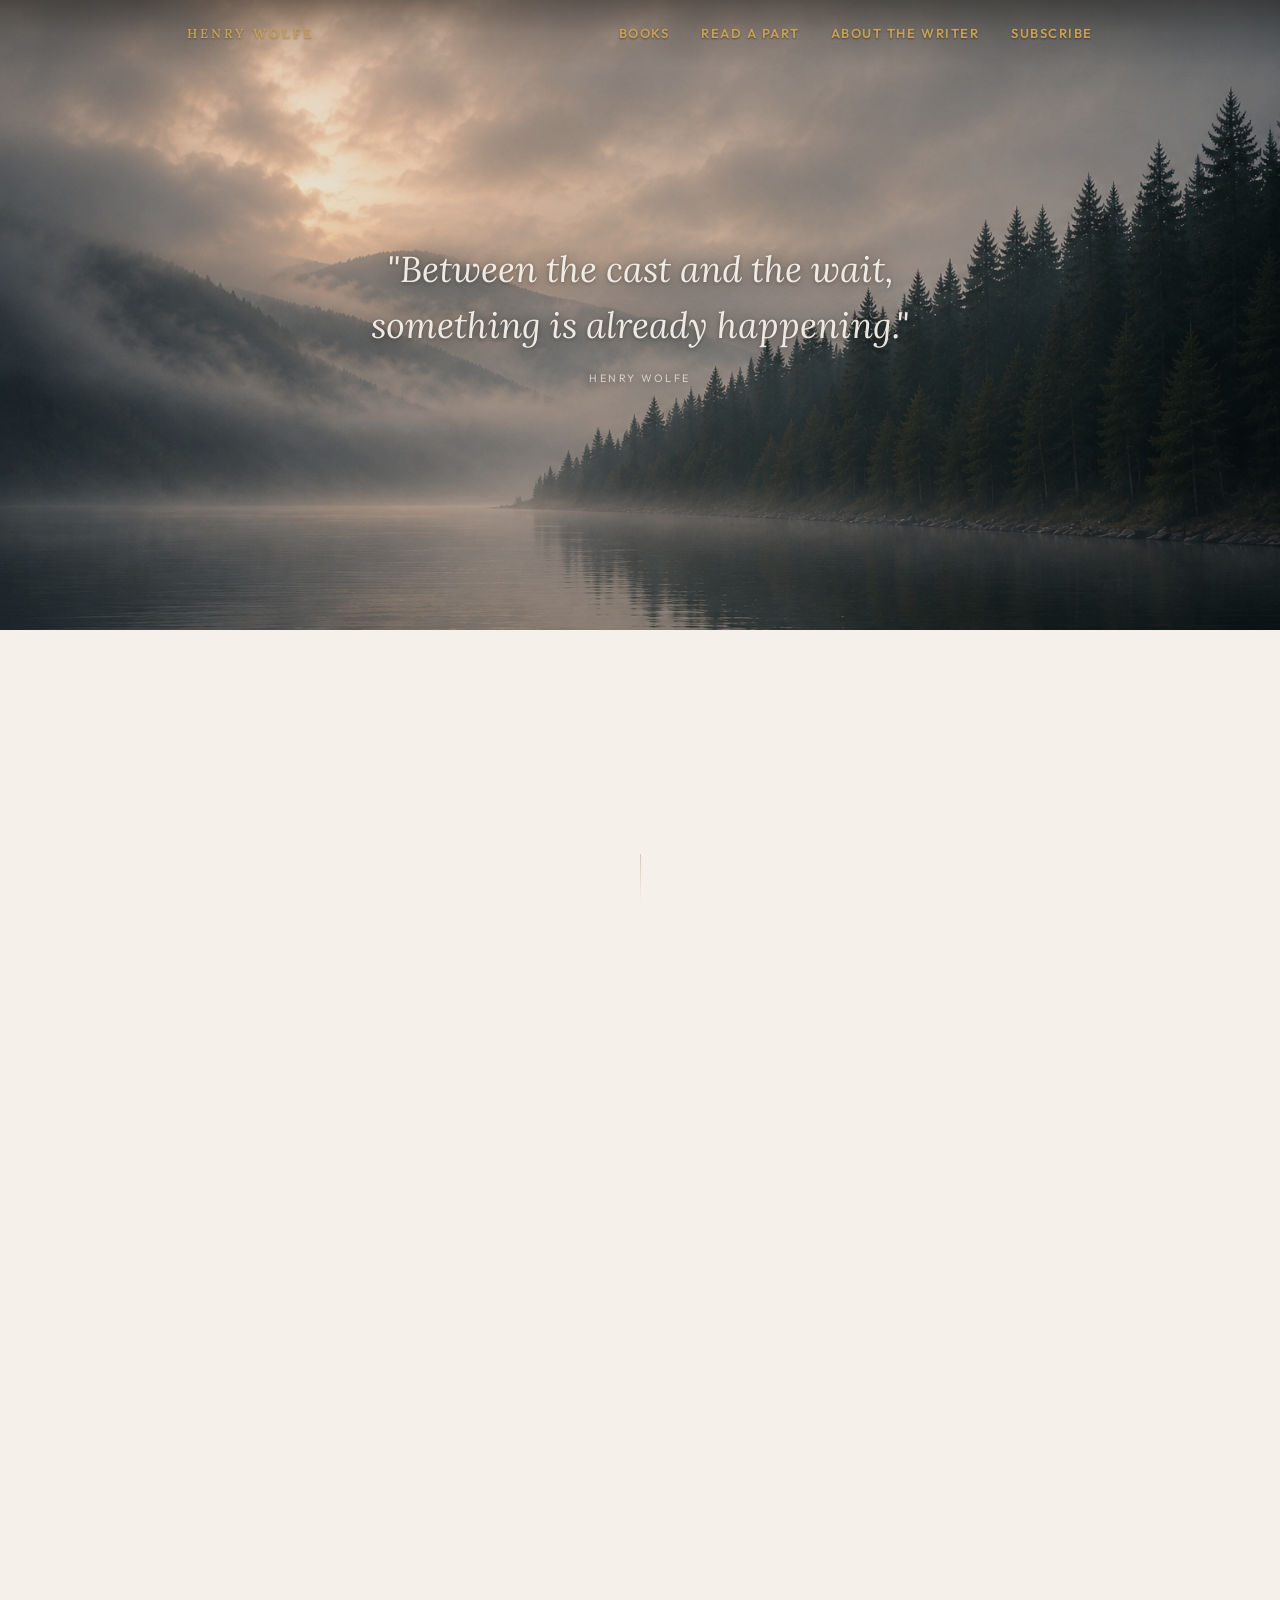
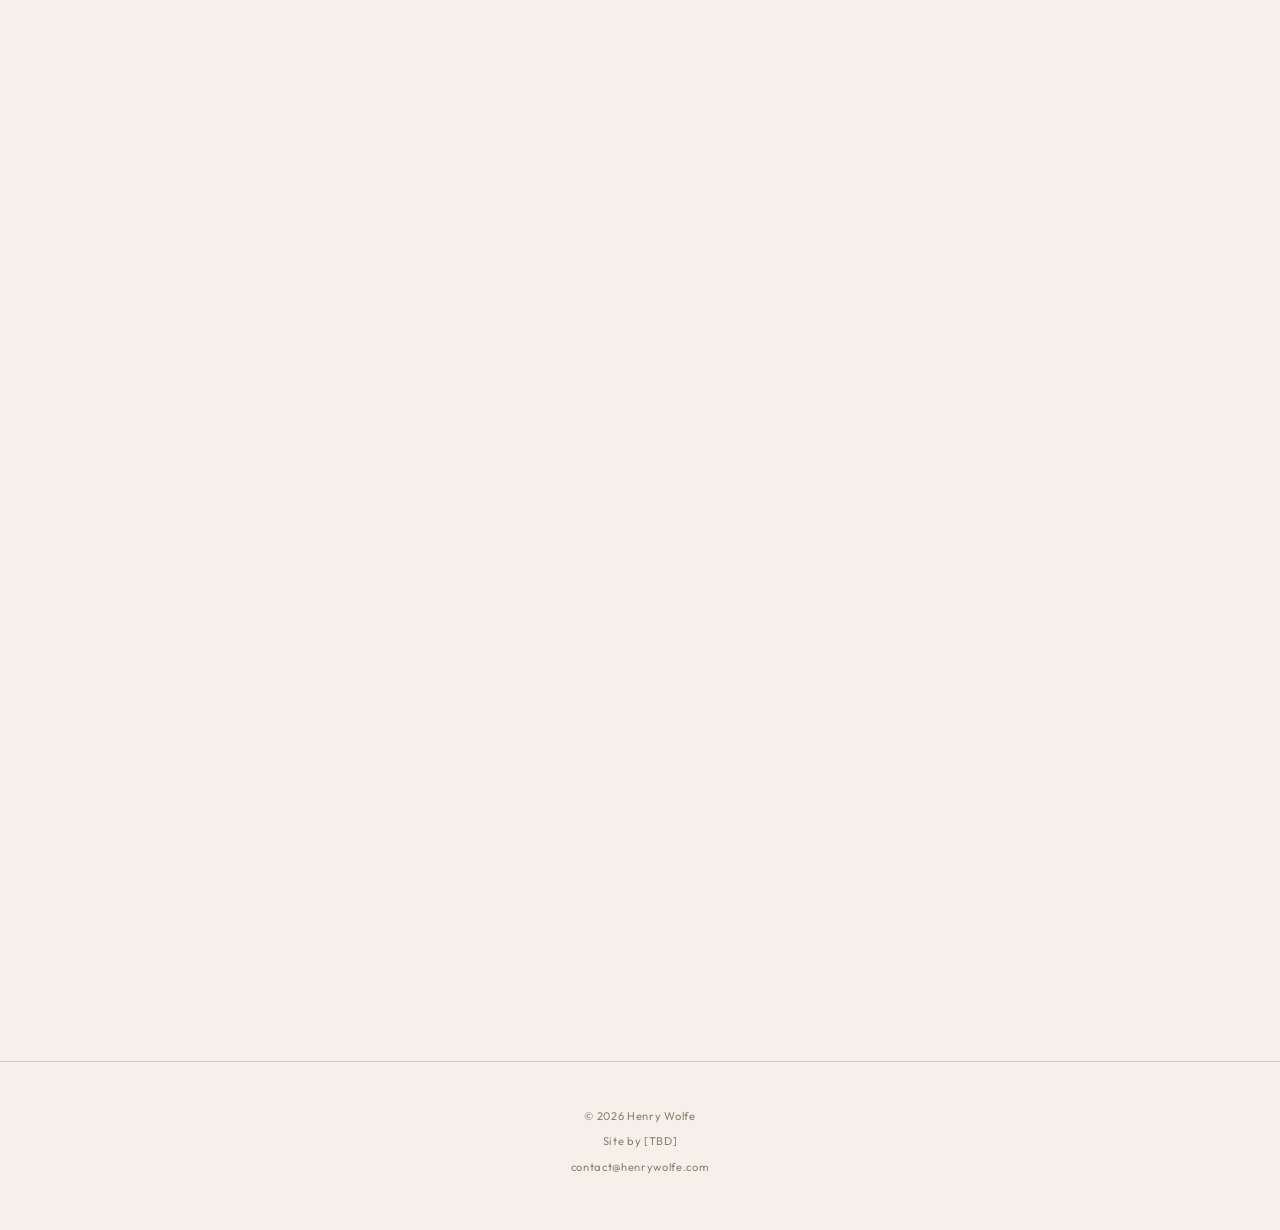
==== index.html @ f53b05e8 "Initial commit: Henry Wolfe author website" ====
<!DOCTYPE html>
<html lang="en">

<head>
  <meta charset="UTF-8" />
  <meta name="viewport" content="width=device-width, initial-scale=1.0" />

  <!-- SEO -->
  <title>Henry Wolfe - Author</title>
  <meta name="description" content="Quiet books for people who carry hard things. Author of The Mindful Angler." />

  <!-- Open Graph -->
  <meta property="og:type" content="website" />
  <meta property="og:title" content="Henry Wolfe - Author" />
  <meta property="og:description"
    content="Quiet books for people who carry hard things. Author of The Mindful Angler." />
  <meta property="og:image" content="images/hero-river.jpg" />

  <!-- Twitter Card -->
  <meta name="twitter:card" content="summary_large_image" />
  <meta name="twitter:title" content="Henry Wolfe - Author" />
  <meta name="twitter:description"
    content="Quiet books for people who carry hard things. Author of The Mindful Angler." />
  <meta name="twitter:image" content="images/hero-river.jpg" />

  <!-- Fonts -->
  <link rel="preconnect" href="https://fonts.googleapis.com" />
  <link rel="preconnect" href="https://fonts.gstatic.com" crossorigin />
  <link
    href="https://fonts.googleapis.com/css2?family=Lora:ital,wght@0,400;0,500;0,600;1,400;1,500&family=Outfit:wght@400;500;600&display=swap"
    rel="stylesheet" />

  <link rel="stylesheet" href="style.css" />
</head>

<body>

  <!-- ===================== FOG INTRO ANIMATION ===================== -->
  <div id="fog-overlay" aria-hidden="true">
    <div class="fog-cloud fog-c1"></div>
    <div class="fog-cloud fog-c2"></div>
    <div class="fog-cloud fog-c3"></div>
    <div class="fog-cloud fog-c4"></div>
    <div class="fog-cloud fog-c5"></div>
  </div>

  <!-- ===================== HEADER / NAV ===================== -->
  <header id="site-header">
    <nav class="nav-inner">
      <a href="index.html" class="wordmark">Henry Wolfe</a>
      <div class="nav-links">
        <a href="#books" class="nav-link">Books</a>
        <a href="read.html" class="nav-link">Read a Part</a>
        <a href="about.html" class="nav-link">About the Writer</a>
        <a href="#subscribe" class="nav-link">Subscribe</a>
      </div>
      <button class="burger" id="burger-btn" aria-label="Open menu">
        <span class="burger-line"></span>
        <span class="burger-line"></span>
        <span class="burger-line"></span>
      </button>
    </nav>
  </header>
  <div class="mobile-overlay" id="mobile-overlay"></div>
  <nav class="mobile-menu" id="mobile-menu">
    <a href="#books" class="mobile-nav-link">Books</a>
    <a href="read.html" class="mobile-nav-link">Read a Part</a>
    <a href="about.html" class="mobile-nav-link">About the Writer</a>
    <a href="#subscribe" class="mobile-nav-link">Subscribe</a>
  </nav>

  <!-- ===================== HERO ===================== -->
  <section id="hero">
    <!-- TODO: Replace hero-river.jpg with a commissioned/licensed misty-river-at-dawn photograph -->
    <div class="hero-image-wrap">
      <img src="images/hero-river.jpg" alt="A misty river at dawn" class="hero-image" />
      <div class="hero-overlay-quote">
        <p class="overlay-quote-text"><em>"Between the cast and the wait,<br>something is already happening."</em></p>
        <p class="overlay-quote-attr">Henry Wolfe</p>
      </div>
    </div>
    <div class="hero-below fade-in">
      <p class="hero-tagline"><em>"A rod is not meant to carry everything. Neither are you."</em></p>
      <p class="hero-tagline-attr">From The Mindful Angler</p>
    </div>
    <div class="scroll-indicator" aria-hidden="true">
      <div class="scroll-line"></div>
    </div>
  </section>

  <!-- ===================== FOR WHOM ===================== -->
  <section id="for-whom" class="section fade-in">
    <div class="container-narrow">
      <p class="section-label">This Book Is For</p>
      <div class="for-whom-grid">
        <div class="for-whom-item">
          <svg class="for-whom-icon" viewBox="0 0 24 24" fill="none" stroke="currentColor" stroke-width="2" stroke-linecap="round" stroke-linejoin="round"><path d="M2 6c.6.5 1.2 1 2.5 1C5.8 7 7 6 8.5 6s2.7 1 4 1 2.7-1 4-1 2.7 1 4 1M2 12c.6.5 1.2 1 2.5 1 1.3 0 2.5-1 4-1s2.7 1 4 1 2.7-1 4-1 2.7 1 4 1M2 18c.6.5 1.2 1 2.5 1 1.3 0 2.5-1 4-1s2.7 1 4 1 2.7-1 4-1 2.7 1 4 1"/></svg>
          <p>The person who keeps returning to water without being able to explain the return cleanly.</p>
        </div>
        <div class="for-whom-item">
          <svg class="for-whom-icon" viewBox="0 0 24 24" fill="none" stroke="currentColor" stroke-width="2" stroke-linecap="round" stroke-linejoin="round"><path d="M21 15a2 2 0 0 1-2 2H7l-4 4V5a2 2 0 0 1 2-2h14a2 2 0 0 1 2 2z"/><line x1="9" y1="9" x2="15" y2="9"/><line x1="9" y1="13" x2="15" y2="13"/></svg>
          <p>The person who does not want a sermon.</p>
        </div>
        <div class="for-whom-item">
          <svg class="for-whom-icon" viewBox="0 0 24 24" fill="none" stroke="currentColor" stroke-width="2" stroke-linecap="round" stroke-linejoin="round"><circle cx="12" cy="5" r="3"/><path d="M12 22V8"/><path d="M5 12H2a10 10 0 0 0 20 0h-3"/></svg>
          <p>The person who does not trust easy calm.</p>
        </div>
        <div class="for-whom-item">
          <svg class="for-whom-icon" viewBox="0 0 24 24" fill="none" stroke="currentColor" stroke-width="2" stroke-linecap="round" stroke-linejoin="round"><path d="M20.59 13.41l-7.17 7.17a2 2 0 0 1-2.83 0L2 12V2h10l8.59 8.59a2 2 0 0 1 0 2.82z"/><line x1="7" y1="7" x2="7.01" y2="7"/></svg>
          <p>The angler carrying a hard week into the truck before dawn.</p>
        </div>
        <div class="for-whom-item">
          <svg class="for-whom-icon" viewBox="0 0 24 24" fill="none" stroke="currentColor" stroke-width="2" stroke-linecap="round" stroke-linejoin="round"><path d="M19 14c1.49-1.46 3-3.21 3-5.5A5.5 5.5 0 0 0 16.5 3c-1.76 0-3 .5-4.5 2-1.5-1.5-2.74-2-4.5-2A5.5 5.5 0 0 0 2 8.5c0 2.3 1.5 4.05 3 5.5l7 7Z"/></svg>
          <p>The veteran. The exhausted parent. The one who has been told to rest and does not know how.</p>
        </div>
        <div class="for-whom-item wide">
          <svg class="for-whom-icon" viewBox="0 0 24 24" fill="none" stroke="currentColor" stroke-width="2" stroke-linecap="round" stroke-linejoin="round"><circle cx="12" cy="12" r="10"/><polygon points="16.24 7.76 14.12 14.12 7.76 16.24 9.88 9.88 16.24 7.76"/></svg>
          <p>The person who suspects that something useful happens between the truck and the bank but has never needed to name it before.</p>
        </div>
      </div>
    </div>
  </section>

  <!-- ===================== PULL QUOTE ===================== -->
  <section id="pull-quote" class="section-pull fade-in">
    <div class="pull-quote-inner">
      <span class="pull-rule"></span>
      <blockquote class="pull-quote-text">
        "Nineteen short chapters.<br>Eight photographs.<br>Thirty days of reflection prompts."
      </blockquote>
      <span class="pull-rule"></span>
    </div>
  </section>



  <!-- ===================== FEATURED BOOK ===================== -->
  <section id="books" class="section fade-in">
    <div class="container-wide">
      <!-- FeaturedBook — props: title, subtitle, description, coverSrc, amazonUrl, sampleUrl -->
      <!-- To add new books later, duplicate this .book-card block -->
      <article class="book-card">
        <div class="book-cover-col">
          <!-- TODO: Replace the-mindful-angler-cover.jpg with final print cover -->
          <a href="https://www.amazon.com/dp/PLACEHOLDER" target="_blank" rel="noopener" class="cover-link"
            aria-label="Buy The Mindful Angler on Amazon">
            <!-- TODO: Replace https://www.amazon.com/dp/PLACEHOLDER with real Amazon URL once ASIN is assigned -->
            <img src="images/the-mindful-angler-cover.jpg" alt="The Mindful Angler - Book Cover" class="book-cover" />
          </a>
          <p class="available-label">Available Now</p>
        </div>
        <div class="book-text-col">
          <p class="section-label">The New Book</p>
          <h1 class="book-title">The Mindful Angler</h1>
          <p class="book-subtitle"><em>A Companion Guide to Fishing for Stress, Burnout, and a Quieter Mind</em></p>
          <div class="book-description">
            <p>A quiet companion for the angler who carries more than gear to the water.</p>
            <p>Not a how-to book. Not a self-help book. A book that stands beside you on the bank - between the cast and
              the wait, between the strike and the release - and helps you notice what was already happening. Nineteen
              short chapters, eight photographs, thirty days of reflection prompts, and one steady reminder: a rod is
              not meant to carry everything. Neither are you.</p>
            <p>For veterans, working professionals, exhausted parents, and anyone who has driven forty minutes before
              dawn just to stand in cold water and breathe.</p>
          </div>
          <div class="book-ctas">
            <!-- TODO: Replace PLACEHOLDER with real Amazon ASIN once assigned -->
            <a href="https://www.amazon.com/dp/PLACEHOLDER" target="_blank" rel="noopener" class="btn-primary"
              id="amazon-cta">
              Buy on Amazon
              <svg xmlns="http://www.w3.org/2000/svg" width="16" height="16" viewBox="0 0 24 24" fill="none"
                stroke="currentColor" stroke-width="2" stroke-linecap="round" stroke-linejoin="round" class="btn-icon"
                aria-hidden="true">
                <line x1="7" y1="17" x2="17" y2="7" />
                <polyline points="7 7 17 7 17 17" />
              </svg>
            </a>
            <!-- TODO: Wire /sample route once sample chapter PDF is ready -->
            <a href="/sample" class="btn-secondary">Read a sample chapter</a>
          </div>
        </div>
      </article>
    </div>
    <!-- TODO: When book #2 ships, uncomment and populate:
    <section id="more-books">
      <div class="container-wide">
        <p class="section-label">More Books by Henry Wolfe</p>
        <div class="more-books-grid">
          <article class="more-book-item">
            <img src="images/book2-cover.jpg" alt="Book Title" />
            <p class="more-book-title">Book Title</p>
            <a href="https://amazon.com/dp/ASIN" class="more-book-link">Amazon →</a>
          </article>
        </div>
      </div>
    </section>
    -->
  </section>

  <!-- ===================== ABOUT ===================== -->
  <section id="about" class="section fade-in">
    <div class="container-narrow">
      <p class="section-label">About the Author</p>
      <div class="about-text">
        <p>Henry Wolfe writes quiet books for people who carry hard things. He has fished cold rivers, slow lakes, and
          the bridges over both. He believes a good companion does not stand in front of you with instructions - it
          stands beside you and keeps quiet when quiet is better.</p>
        <p>He lives somewhere with water nearby. He answers his email slowly.</p>
      </div>
      <a href="about.html" class="about-more-link">More about the writer →</a>
    </div>
  </section>

  <!-- ===================== NEWSLETTER ===================== -->
  <section id="subscribe" class="section fade-in">
    <div class="container-narrow">
      <p class="section-label">Stay in Touch</p>
      <h2 class="newsletter-heading"><em>"For the next book, and the occasional letter from the bank."</em></h2>

      <!-- TODO: Wire to MailerLite or Formspree:
           Option A (Formspree): <form action="https://formspree.io/f/YOUR_FORM_ID" method="POST">
           Option B (MailerLite): embed MailerLite JS widget instead of this form
           Note: if MailerLite sets a cookie, the disclosure below acts as notice. -->
      <form id="subscribe-form" class="subscribe-form" novalidate>
        <div class="form-row">
          <input type="email" id="email-input" name="email" class="email-input" placeholder="your.email@somewhere.com"
            autocomplete="email" required aria-label="Your email address" />
          <button type="submit" class="btn-subscribe" id="subscribe-btn">Subscribe</button>
        </div>
        <p class="form-disclosure">No frequency promises. No marketing. Just word when there's a new book.</p>
      </form>

      <div id="subscribe-success" class="subscribe-success" hidden>
        <p><em>Thank you. The water will still be there.</em></p>
      </div>
    </div>
  </section>

  <!-- ===================== FOOTER ===================== -->
  <footer id="footer">
    <div class="footer-divider"></div>
    <div class="footer-inner">
      <p>© 2026 Henry Wolfe</p>
      <p>Site by <span class="footer-muted">[TBD]</span></p>
      <!-- TODO: Replace with actual contact address -->
      <p><a href="mailto:contact@henrywolfe.com" class="footer-link">contact@henrywolfe.com</a></p>
    </div>
  </footer>

  <script src="main.js"></script>
</body>

</html>
---- style.css ----
/* ===========================================
   HENRY WOLFE — AUTHOR SITE
   style.css — v2
   =========================================== */

/* --- Custom Properties --- */
:root {
  --bg: #F5F1EA;
  --bg-alt: #EDE8DF;
  --text: #1F1B16;
  --accent: #5C6B5E;
  --rust: #8B5A3C;
  --gold: #C5A059;
  --nature-green: #354A3E;
  --divider: #D4C9B8;
  --muted: #8A8070;
  --serif: 'Lora', Georgia, 'Times New Roman', serif;
  --sans: 'Outfit', system-ui, -apple-system, sans-serif;
}

/* --- Reset & Base --- */
*,
*::before,
*::after {
  box-sizing: border-box;
  margin: 0;
  padding: 0;
}

html {
  scroll-behavior: smooth;
  font-size: 18px;
}

body {
  background-color: var(--bg);
  color: var(--text);
  font-family: var(--serif);
  line-height: 1.65;
  -webkit-font-smoothing: antialiased;
  overflow-x: hidden;
}

img {
  display: block;
  max-width: 100%;
}

a {
  color: inherit;
  text-decoration: none;
}

/* --- Layout Containers --- */
.container-narrow {
  max-width: 640px;
  margin-left: auto;
  margin-right: auto;
  padding-left: 1.5rem;
  padding-right: 1.5rem;
}

.container-wide {
  max-width: 960px;
  margin-left: auto;
  margin-right: auto;
  padding-left: 1.5rem;
  padding-right: 1.5rem;
}

/* --- Sections --- */
.section {
  padding-top: 6rem;
  padding-bottom: 6rem;
}

@media (max-width: 640px) {
  .section {
    padding-top: 4rem;
    padding-bottom: 4rem;
  }
}

/* --- Section Labels --- */
.section-label {
  font-family: var(--sans);
  font-size: 0.62rem;
  font-weight: 500;
  letter-spacing: 0.22em;
  text-transform: uppercase;
  color: var(--accent);
  margin-bottom: 2rem;
}

/* --- Fade-in on scroll (triggered by JS after fog clears) --- */
.fade-in {
  opacity: 0;
  transform: translateY(18px);
  transition: opacity 0.7s ease, transform 0.7s ease;
}

.fade-in.visible {
  opacity: 1;
  transform: translateY(0);
}

/* ===========================================
   FOG INTRO ANIMATION
   =========================================== */
#fog-overlay {
  position: fixed;
  inset: 0;
  z-index: 9999;
  pointer-events: none;
  /* Radial mask: transparent center (quote area), opaque edges */
  -webkit-mask-image: radial-gradient(ellipse 42% 38% at 50% 42%, transparent 0%, rgba(0,0,0,0.15) 40%, rgba(0,0,0,0.85) 70%, black 100%);
  mask-image: radial-gradient(ellipse 42% 38% at 50% 42%, transparent 0%, rgba(0,0,0,0.15) 40%, rgba(0,0,0,0.85) 70%, black 100%);
  animation: fogBaseOut 2.5s ease-in 6s forwards;
}

.fog-cloud {
  position: absolute;
  border-radius: 50%;
  filter: blur(60px);
  will-change: transform, opacity;
}

/* Left cloud — drifts out left */
.fog-c1 {
  width: 70vw;
  height: 70vh;
  background: radial-gradient(ellipse at 60% 50%, rgba(160,172,182,0.98) 0%, rgba(140,155,168,0.6) 50%, transparent 100%);
  top: -5vh;
  left: -10vw;
  animation: fogLeft 8.5s cubic-bezier(0.25, 0, 0.3, 1) 0.1s forwards;
}

/* Right cloud — drifts out right */
.fog-c2 {
  width: 70vw;
  height: 70vh;
  background: radial-gradient(ellipse at 40% 50%, rgba(150,165,178,0.95) 0%, rgba(140,155,168,0.6) 50%, transparent 100%);
  top: 8vh;
  right: -10vw;
  animation: fogRight 8.5s cubic-bezier(0.25, 0, 0.3, 1) 0.05s forwards;
}

/* Top cloud — drifts up */
.fog-c3 {
  width: 100vw;
  height: 50vh;
  background: radial-gradient(ellipse at 50% 70%, rgba(170,180,190,0.9) 0%, rgba(155,165,175,0.5) 60%, transparent 100%);
  top: -5vh;
  left: -5vw;
  animation: fogUp 7.5s cubic-bezier(0.25, 0, 0.3, 1) 0.2s forwards;
}

/* Bottom cloud — drifts down */
.fog-c4 {
  width: 100vw;
  height: 50vh;
  background: radial-gradient(ellipse at 50% 30%, rgba(165,175,185,0.85) 0%, rgba(155,165,175,0.5) 60%, transparent 100%);
  bottom: -5vh;
  left: -5vw;
  animation: fogDown 7.5s cubic-bezier(0.25, 0, 0.3, 1) 0.15s forwards;
}

/* Corner wisps — fade out in place */
.fog-c5 {
  width: 50vw;
  height: 40vh;
  background: radial-gradient(ellipse at center, rgba(175,185,195,0.8) 0%, transparent 70%);
  top: 5vh;
  left: 25vw;
  animation: fogFade 6.5s ease-in 0.3s forwards;
}

@keyframes fogLeft {
  0% { transform: translateX(0) scale(1); opacity: 1; }
  15% { transform: translateX(-5vw) scale(1.02); opacity: 1; }
  100% { transform: translateX(-110%) scale(1.15); opacity: 0; }
}

@keyframes fogRight {
  0% { transform: translateX(0) scale(1); opacity: 1; }
  15% { transform: translateX(5vw) scale(1.02); opacity: 1; }
  100% { transform: translateX(110%) scale(1.15); opacity: 0; }
}

@keyframes fogUp {
  0% { transform: translateY(0) scale(1); opacity: 1; }
  20% { transform: translateY(-5vh) scale(1.02); opacity: 1; }
  100% { transform: translateY(-90%) scale(1.15); opacity: 0; }
}

@keyframes fogDown {
  0% { transform: translateY(0) scale(1); opacity: 1; }
  20% { transform: translateY(5vh) scale(1.02); opacity: 1; }
  100% { transform: translateY(80%) scale(1.15); opacity: 0; }
}

@keyframes fogFade {
  0% {
    opacity: 0.8;
  }
  100% {
    opacity: 0;
  }
}

@keyframes fogBaseOut {
  0% {
    opacity: 1;
  }
  100% {
    opacity: 0;
  }
}

/* ===========================================
   HEADER / NAV
   =========================================== */
#site-header {
  position: fixed;
  top: 0;
  left: 0;
  right: 0;
  z-index: 100;
  transition: background-color 0.35s ease, border-bottom 0.35s ease, box-shadow 0.35s ease;
  /* Top scrim to ensure nav visibility on light backgrounds */
  background: linear-gradient(to bottom, rgba(31, 27, 22, 0.45) 0%, rgba(31, 27, 22, 0.15) 50%, transparent 100%);
}

#site-header.scrolled {
  background: var(--bg);
  border-bottom: 1px solid var(--divider);
  box-shadow: 0 4px 20px rgba(0,0,0,0.04);
}

#site-header.scrolled {
  background-color: var(--bg);
  border-bottom: 1px solid var(--divider);
}

.nav-inner {
  max-width: 960px;
  margin: 0 auto;
  padding: 1.25rem 1.5rem;
  display: flex;
  align-items: center;
  justify-content: space-between;
}

.wordmark {
  font-family: var(--serif);
  font-size: 0.72rem;
  font-weight: 600;
  letter-spacing: 0.22em;
  text-transform: uppercase;
  color: var(--gold);
  text-shadow: 0 1px 2px rgba(0,0,0,0.3);
  user-select: none;
}

#site-header.scrolled .wordmark {
  text-shadow: none;
}

.nav-links {
  display: flex;
  gap: 1.75rem;
  align-items: center;
}

.nav-link {
  font-family: var(--sans);
  font-size: 0.72rem;
  font-weight: 600;
  letter-spacing: 0.12em;
  text-transform: uppercase;
  color: var(--gold);
  opacity: 1;
  text-shadow: 0 1px 2px rgba(0,0,0,0.4);
  transition: opacity 0.2s, color 0.2s, text-shadow 0.2s;
  white-space: nowrap;
  position: relative;
}

#site-header.scrolled .nav-link {
  text-shadow: none;
}

.nav-link::after {
  content: '';
  position: absolute;
  width: 0;
  height: 1px;
  bottom: -4px;
  left: 0;
  background-color: var(--gold);
  transition: width 0.3s ease;
}

.nav-link:hover {
  opacity: 1;
  color: var(--gold);
}

.nav-link:hover::after {
  width: 100%;
}

.nav-link.active {
  opacity: 1;
  color: var(--gold);
}

.nav-link.active::after {
  width: 100%;
}

/* --- Burger Menu Button --- */
.burger {
  display: none;
  background: none;
  border: none;
  cursor: pointer;
  padding: 0.5rem;
  z-index: 201;
  position: relative;
}

.burger-line {
  display: block;
  width: 22px;
  height: 2px;
  background-color: var(--text);
  margin: 5px 0;
  border-radius: 2px;
  transition: transform 0.3s ease, opacity 0.3s ease;
}

.burger.open .burger-line:nth-child(1) {
  transform: translateY(7px) rotate(45deg);
}
.burger.open .burger-line:nth-child(2) {
  opacity: 0;
}
.burger.open .burger-line:nth-child(3) {
  transform: translateY(-7px) rotate(-45deg);
}

/* --- Mobile Menu Overlay --- */
.mobile-overlay {
  display: none;
  position: fixed;
  inset: 0;
  background: rgba(31,27,22,0.4);
  z-index: 150;
  opacity: 0;
  transition: opacity 0.3s ease;
}
.mobile-overlay.active {
  display: block;
  opacity: 1;
}

/* --- Mobile Slide-out Menu --- */
.mobile-menu {
  display: none;
  position: fixed;
  top: 0;
  right: -280px;
  width: 280px;
  height: 100vh;
  background: var(--bg);
  z-index: 200;
  padding: 6rem 2rem 2rem;
  flex-direction: column;
  gap: 0;
  box-shadow: -4px 0 24px rgba(0,0,0,0.12);
  transition: right 0.35s cubic-bezier(0.22, 1, 0.36, 1);
  overflow-y: auto;
}
.mobile-menu.active {
  right: 0;
}
.mobile-menu .mobile-nav-link {
  font-family: var(--sans);
  font-size: 0.85rem;
  font-weight: 500;
  letter-spacing: 0.12em;
  text-transform: uppercase;
  color: var(--text);
  text-decoration: none;
  padding: 1.1rem 0;
  border-bottom: 1px solid var(--divider);
  display: block;
  transition: color 0.2s;
}
.mobile-menu .mobile-nav-link:first-child {
  border-top: 1px solid var(--divider);
}
.mobile-menu .mobile-nav-link:hover {
  color: var(--accent);
}
.mobile-menu .mobile-nav-link.active {
  color: var(--accent);
}

@media (max-width: 720px) {
  .nav-links {
    display: none;
  }
  .burger {
    display: block;
  }
  .mobile-menu {
    display: flex;
  }
}

@media (max-width: 500px) {
  .wordmark {
    font-size: 0.65rem;
  }
}

/* ===========================================
   HERO
   =========================================== */
#hero {
  padding-top: 0;
}

.hero-image-wrap {
  width: 100%;
  height: 70vh;
  position: relative;
  overflow: hidden;
}

@media (max-width: 640px) {
  .hero-image-wrap {
    height: 52vh;
  }
}

.hero-image {
  width: 100%;
  height: 100%;
  object-fit: cover;
  object-position: center;
  filter: saturate(0.88) brightness(0.92);
}

/* Quote centered over the hero image */
.hero-overlay-quote {
  position: absolute;
  inset: 0;
  display: flex;
  flex-direction: column;
  align-items: center;
  justify-content: center;
  padding: 2rem;
  text-align: center;
}

.overlay-quote-text {
  font-family: var(--serif);
  font-style: italic;
  font-size: clamp(1.25rem, 3.5vw, 2rem);
  line-height: 1.55;
  color: rgba(245, 241, 234, 0.95);
  text-shadow: 0 2px 24px rgba(0, 0, 0, 0.45), 0 1px 4px rgba(0, 0, 0, 0.3);
  max-width: 600px;
  margin-bottom: 0.9rem;
}

.overlay-quote-attr {
  font-family: var(--sans);
  font-size: 0.6rem;
  letter-spacing: 0.22em;
  text-transform: uppercase;
  color: rgba(245, 241, 234, 0.7);
  text-shadow: 0 1px 8px rgba(0, 0, 0, 0.4);
}

/* Below-image tagline */
.hero-below {
  max-width: 720px;
  margin: 0 auto;
  padding: 3.5rem 1.5rem 1rem;
  text-align: center;
}

.hero-tagline {
  font-family: var(--serif);
  font-style: italic;
  font-size: clamp(1.1rem, 2.5vw, 1.5rem);
  line-height: 1.55;
  color: var(--text);
  margin-bottom: 0.8rem;
}

.hero-tagline-attr {
  font-family: var(--sans);
  font-size: 0.6rem;
  letter-spacing: 0.2em;
  text-transform: uppercase;
  color: var(--muted);
}

.scroll-indicator {
  display: flex;
  justify-content: center;
  padding: 1.5rem 0 2.5rem;
}

.scroll-line {
  width: 1px;
  height: 48px;
  background: linear-gradient(to bottom, var(--divider), transparent);
}

/* ===========================================
   FOR WHOM
   =========================================== */
#for-whom {
  border-top: 1px solid var(--divider);
}

#for-whom .section-label {
  font-family: var(--serif);
  font-size: clamp(1.5rem, 3.5vw, 2.2rem);
  font-weight: 600;
  letter-spacing: 0.04em;
  text-transform: none;
  text-align: center;
  color: var(--rust);
  margin-bottom: 2.5rem;
}

.for-whom-grid {
  display: grid;
  grid-template-columns: repeat(2, 1fr);
  gap: 2.5rem 1.5rem;
  margin-top: 3rem;
}

@media (min-width: 768px) {
  .for-whom-grid {
    grid-template-columns: repeat(3, 1fr);
    gap: 3.5rem 2rem;
  }
}

.for-whom-item {
  display: flex;
  flex-direction: row;
  align-items: flex-start;
  text-align: left;
  gap: 1rem;
}

.for-whom-icon {
  flex-shrink: 0;
  width: 28px;
  height: 28px;
  color: var(--gold);
  margin-top: 0.2rem;
  opacity: 1;
}

.for-whom-item p {
  font-family: var(--serif);
  font-size: 0.95rem;
  line-height: 1.5;
  color: var(--text);
  margin: 0;
}

/* Specific item adjustments removed to keep uniform grid */
.for-whom-item.wide {
  grid-column: auto;
  text-align: left;
  justify-content: flex-start;
  margin-top: 0;
}

.for-whom-item.wide p {
  font-weight: 500;
  max-width: 500px;
}

/* ===========================================
   PULL QUOTE
   =========================================== */
.section-pull {
  padding: 5rem 1.5rem;
  background-color: var(--bg-alt);
  border-top: 1px solid var(--divider);
  border-bottom: 1px solid var(--divider);
}

.pull-quote-inner {
  display: flex;
  flex-direction: column;
  align-items: center;
  gap: 2rem;
  max-width: 560px;
  margin: 0 auto;
  text-align: center;
}

.pull-rule {
  display: block;
  width: 40px;
  height: 1px;
  background-color: var(--divider);
}

.pull-quote-text {
  font-family: var(--serif);
  font-size: clamp(1.3rem, 3vw, 1.8rem);
  font-style: italic;
  font-weight: 400;
  line-height: 1.6;
  color: var(--text);
  letter-spacing: 0.01em;
}

/* ===========================================
   BOOK 3D SHOWCASE
   =========================================== */
.section-showcase {
  padding: 5rem 1.5rem;
  background-color: var(--bg-alt);
}

.showcase-inner {
  display: flex;
  justify-content: center;
  align-items: center;
}

.showcase-img {
  max-width: 460px;
  width: 100%;
  height: auto;
  filter: saturate(0.9);
  transition: transform 0.4s ease;
}

.showcase-img:hover {
  transform: scale(1.02) translateY(-4px);
}

@media (max-width: 640px) {
  .showcase-img {
    max-width: 85vw;
  }
}

/* ===========================================
   NEWSLETTER
   =========================================== */
#subscribe {
  padding: 6rem 1.5rem;
  background-color: var(--nature-green);
  color: var(--bg);
  border-top: 1px solid rgba(255,255,255,0.1);
}

#subscribe .section-label {
  color: var(--gold);
}

#subscribe .newsletter-heading {
  color: var(--bg);
}

#subscribe .email-input {
  background-color: rgba(255,255,255,0.05);
  border: 1px solid rgba(255,255,255,0.2);
  color: var(--bg);
}

#subscribe .email-input::placeholder {
  color: rgba(245, 241, 234, 0.4);
}

#subscribe .btn-subscribe {
  background-color: var(--gold);
  color: #1F1B16;
}

#subscribe .btn-subscribe:hover {
  background-color: #D4AF37;
}

#subscribe .form-disclosure {
  color: rgba(245, 241, 234, 0.6);
}

#subscribe .subscribe-success {
  color: var(--gold);
}
#books {
  border-top: 1px solid var(--divider);
}

.book-card {
  display: grid;
  grid-template-columns: 2fr 3fr;
  gap: 4rem;
  align-items: start;
}

@media (max-width: 720px) {
  .book-card {
    grid-template-columns: 1fr;
    gap: 2.5rem;
  }
}

.book-cover-col {
  display: flex;
  flex-direction: column;
  align-items: flex-start;
  gap: 1rem;
}

@media (max-width: 720px) {
  .book-cover-col {
    align-items: center;
  }
}

.cover-link {
  display: block;
  width: 100%;
  max-width: 300px;
}

.book-cover {
  width: 100%;
  max-width: 300px;
  height: auto;
  filter: saturate(0.9);
  transition: transform 0.3s ease;
}

.book-cover:hover {
  transform: scale(1.02);
}

.available-label {
  font-family: var(--sans);
  font-size: 0.6rem;
  letter-spacing: 0.22em;
  text-transform: uppercase;
  color: var(--accent);
}

.book-text-col {
  display: flex;
  flex-direction: column;
  gap: 0;
}

.book-title {
  font-family: var(--serif);
  font-size: clamp(2rem, 4vw, 2.8rem);
  font-weight: 400;
  line-height: 1.15;
  letter-spacing: 0.01em;
  margin-bottom: 0.6rem;
  margin-top: 0;
}

.book-subtitle {
  font-family: var(--serif);
  font-size: 1rem;
  font-style: italic;
  color: var(--muted);
  line-height: 1.5;
  margin-bottom: 2rem;
}

.book-description {
  display: flex;
  flex-direction: column;
  gap: 1.1rem;
  margin-bottom: 2.5rem;
}

.book-description p {
  font-family: var(--serif);
  font-size: 1rem;
  line-height: 1.75;
}

.book-ctas {
  display: flex;
  flex-direction: column;
  align-items: flex-start;
  gap: 1rem;
}

.btn-primary {
  display: inline-flex;
  align-items: center;
  gap: 0.5rem;
  background-color: var(--text);
  color: var(--bg);
  font-family: var(--sans);
  font-size: 0.82rem;
  font-weight: 500;
  letter-spacing: 0.06em;
  padding: 1rem 2rem;
  border-radius: 2px;
  border: none;
  cursor: pointer;
  text-decoration: none;
  transition: background-color 0.25s ease;
}

.btn-primary:hover {
  background-color: var(--rust);
}

.btn-icon {
  flex-shrink: 0;
}

.btn-secondary {
  font-family: var(--serif);
  font-size: 0.9rem;
  color: var(--muted);
  border-bottom: 1px solid transparent;
  padding-bottom: 1px;
  transition: color 0.2s, border-bottom-color 0.2s;
}

.btn-secondary:hover {
  color: var(--text);
  border-bottom-color: var(--divider);
}

/* ===========================================
   ABOUT (homepage snippet)
   =========================================== */
#about {
  border-top: 1px solid var(--divider);
}

.about-text {
  display: flex;
  flex-direction: column;
  gap: 1.4rem;
  margin-bottom: 2rem;
}

.about-text p {
  font-family: var(--serif);
  font-size: 1.05rem;
  line-height: 1.75;
}

.about-more-link {
  font-family: var(--sans);
  font-size: 0.72rem;
  letter-spacing: 0.1em;
  text-transform: uppercase;
  color: var(--accent);
  border-bottom: 1px solid var(--divider);
  padding-bottom: 1px;
  transition: color 0.2s, border-bottom-color 0.2s;
}

.about-more-link:hover {
  color: var(--rust);
  border-bottom-color: var(--rust);
}

/* ===========================================
   NEWSLETTER
   =========================================== */
#subscribe {
  border-top: 1px solid var(--divider);
}

.newsletter-heading {
  font-family: var(--serif);
  font-size: clamp(1.1rem, 2.5vw, 1.4rem);
  font-weight: 400;
  font-style: italic;
  line-height: 1.5;
  margin-bottom: 2.5rem;
  color: var(--text);
}

.subscribe-form {
  display: flex;
  flex-direction: column;
  gap: 1rem;
}

.form-row {
  display: flex;
  align-items: stretch;
}

@media (max-width: 500px) {
  .form-row {
    flex-direction: column;
    gap: 1rem;
  }
}

.email-input {
  flex: 1;
  background-color: transparent;
  border: none;
  border-bottom: 1px solid var(--divider);
  font-family: var(--serif);
  font-size: 1rem;
  color: var(--text);
  padding: 0.6rem 0;
  outline: none;
  transition: border-bottom-color 0.2s;
}

.email-input::placeholder {
  color: var(--muted);
  opacity: 0.7;
}

.email-input:focus {
  border-bottom-color: var(--accent);
}

.btn-subscribe {
  background-color: var(--text);
  color: var(--bg);
  font-family: var(--sans);
  font-size: 0.78rem;
  font-weight: 500;
  letter-spacing: 0.06em;
  padding: 0.7rem 1.5rem;
  border-radius: 2px;
  border: none;
  cursor: pointer;
  margin-left: 1.25rem;
  white-space: nowrap;
  transition: background-color 0.25s ease;
}

.btn-subscribe:hover {
  background-color: var(--rust);
}

.btn-subscribe:disabled {
  opacity: 0.6;
  cursor: default;
}

@media (max-width: 500px) {
  .btn-subscribe {
    margin-left: 0;
    align-self: flex-start;
    padding: 0.75rem 1.5rem;
  }
}

.form-disclosure {
  font-family: var(--sans);
  font-size: 0.62rem;
  color: var(--muted);
  letter-spacing: 0.02em;
  line-height: 1.5;
}

.subscribe-success {
  font-family: var(--serif);
  font-size: 1.1rem;
  font-style: italic;
  color: var(--accent);
  line-height: 1.6;
  padding: 1rem 0;
}

.subscribe-success[hidden] {
  display: none;
}

/* ===========================================
   FOOTER
   =========================================== */
#footer {
  padding-bottom: 3rem;
}

.footer-divider {
  width: 100%;
  height: 1px;
  background-color: var(--divider);
  margin-bottom: 2.5rem;
}

.footer-inner {
  display: flex;
  flex-direction: column;
  align-items: center;
  gap: 0.4rem;
  text-align: center;
}

.footer-inner p {
  font-family: var(--sans);
  font-size: 0.62rem;
  color: var(--muted);
  letter-spacing: 0.06em;
}

.footer-link {
  color: var(--muted);
  border-bottom: 1px solid transparent;
  transition: color 0.2s, border-bottom-color 0.2s;
}

.footer-link:hover {
  color: var(--text);
  border-bottom-color: var(--divider);
}

.footer-muted {
  color: var(--muted);
}

/* ===========================================
   ABOUT PAGE SPECIFIC STYLES
   =========================================== */
.about-page-hero {
  padding-top: 8rem;
  padding-bottom: 4rem;
  border-bottom: 1px solid var(--divider);
}

.about-page-eyebrow {
  font-family: var(--sans);
  font-size: 0.62rem;
  font-weight: 500;
  letter-spacing: 0.22em;
  text-transform: uppercase;
  color: var(--accent);
  margin-bottom: 1.5rem;
}

.about-page-title {
  font-family: var(--serif);
  font-size: clamp(2.2rem, 5vw, 3.5rem);
  font-weight: 400;
  line-height: 1.15;
  letter-spacing: 0.01em;
  margin-bottom: 0;
}

.about-page-title em {
  font-style: italic;
  color: var(--muted);
}

.about-page-body {
  padding-top: 4rem;
  padding-bottom: 6rem;
}

.about-page-body .bio-block {
  display: flex;
  flex-direction: column;
  gap: 1.6rem;
  margin-bottom: 4rem;
}

.about-page-body .bio-block p {
  font-family: var(--serif);
  font-size: 1.08rem;
  line-height: 1.8;
  color: var(--text);
}

.about-divider {
  width: 40px;
  height: 1px;
  background-color: var(--divider);
  margin: 3rem 0;
}

.about-craft-label {
  font-family: var(--sans);
  font-size: 0.62rem;
  font-weight: 500;
  letter-spacing: 0.22em;
  text-transform: uppercase;
  color: var(--accent);
  margin-bottom: 1.5rem;
}

.about-craft-block {
  display: flex;
  flex-direction: column;
  gap: 1.4rem;
  margin-bottom: 3rem;
}

.about-craft-block p {
  font-family: var(--serif);
  font-size: 1.05rem;
  line-height: 1.78;
}

.about-contact {
  font-family: var(--sans);
  font-size: 0.72rem;
  letter-spacing: 0.1em;
  text-transform: uppercase;
  color: var(--accent);
  border-bottom: 1px solid var(--divider);
  padding-bottom: 1px;
  transition: color 0.2s;
}

.about-contact:hover {
  color: var(--rust);
}

.about-closing-quote {
  margin-top: 4rem;
  padding: 2.5rem 0 0;
  border-top: 1px solid var(--divider);
}

.about-closing-quote p {
  font-family: var(--serif);
  font-size: 1.15rem;
  font-style: italic;
  color: var(--muted);
  line-height: 1.65;
}

/* ===========================================
   READ A PART PAGE
   =========================================== */
.read-page-hero {
  padding-top: 8rem;
  padding-bottom: 4rem;
  border-bottom: 1px solid var(--divider);
}

.read-page-eyebrow {
  font-family: var(--sans);
  font-size: 0.62rem;
  font-weight: 500;
  letter-spacing: 0.22em;
  text-transform: uppercase;
  color: var(--accent);
  margin-bottom: 1.5rem;
}

.read-page-title {
  font-family: var(--serif);
  font-size: clamp(2rem, 4.5vw, 3rem);
  font-weight: 400;
  line-height: 1.2;
  letter-spacing: 0.01em;
  margin-bottom: 0.6rem;
}

.read-page-title em {
  font-style: italic;
  color: var(--muted);
}

.read-page-body {
  padding-top: 4rem;
  padding-bottom: 6rem;
}

.read-page-body .excerpt-block {
  display: flex;
  flex-direction: column;
  gap: 1.5rem;
  margin-bottom: 2rem;
}

.read-page-body .excerpt-block p {
  font-family: var(--serif);
  font-size: 1.08rem;
  line-height: 1.85;
  color: var(--text);
}

.excerpt-divider {
  width: 60px;
  height: 1px;
  background-color: var(--divider);
  margin: 3rem auto;
}

.read-page-cta {
  text-align: center;
  margin-top: 3rem;
  padding-top: 3rem;
  border-top: 1px solid var(--divider);
}

.btn-continue {
  display: inline-flex;
  align-items: center;
  gap: 0.5rem;
  background-color: var(--text);
  color: var(--bg);
  font-family: var(--sans);
  font-size: 0.82rem;
  font-weight: 500;
  letter-spacing: 0.06em;
  padding: 1rem 2.5rem;
  border-radius: 2px;
  border: none;
  cursor: pointer;
  text-decoration: none;
  transition: background-color 0.25s ease;
}

.btn-continue:hover {
  background-color: var(--rust);
}
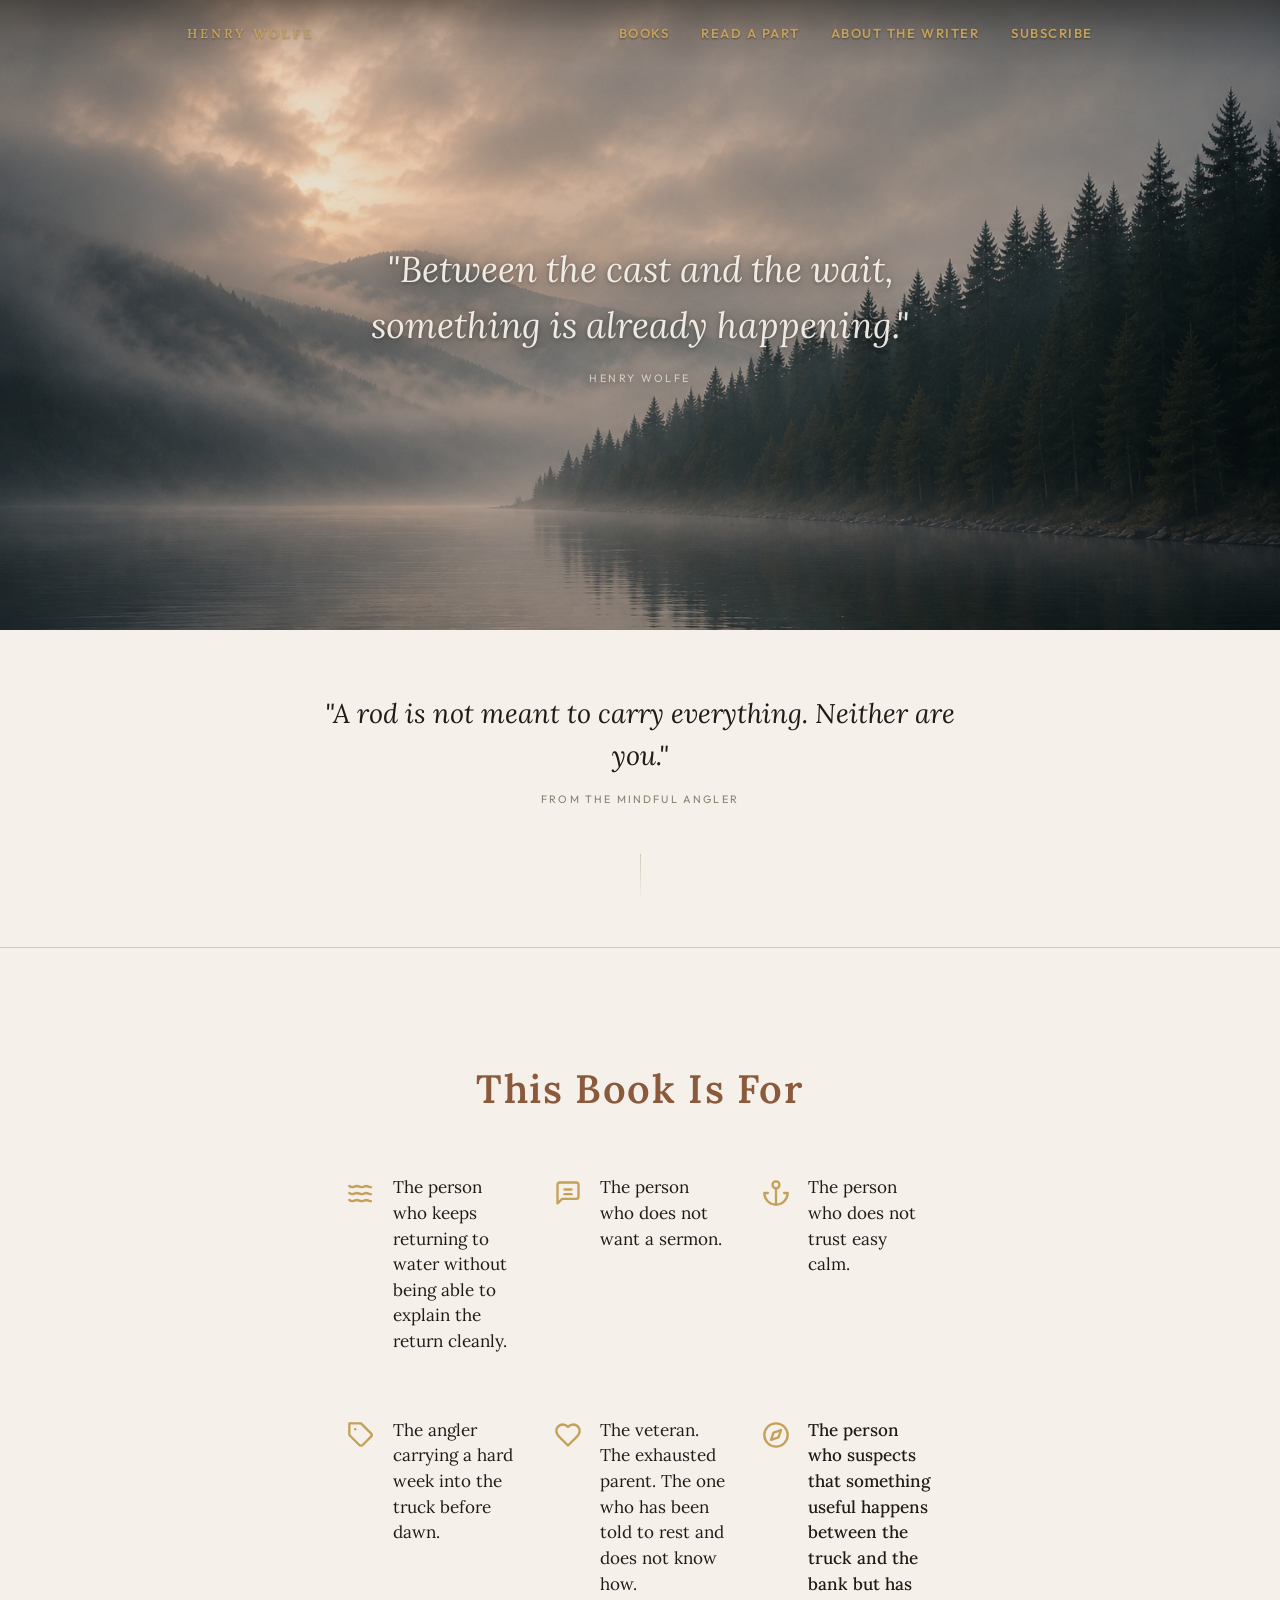
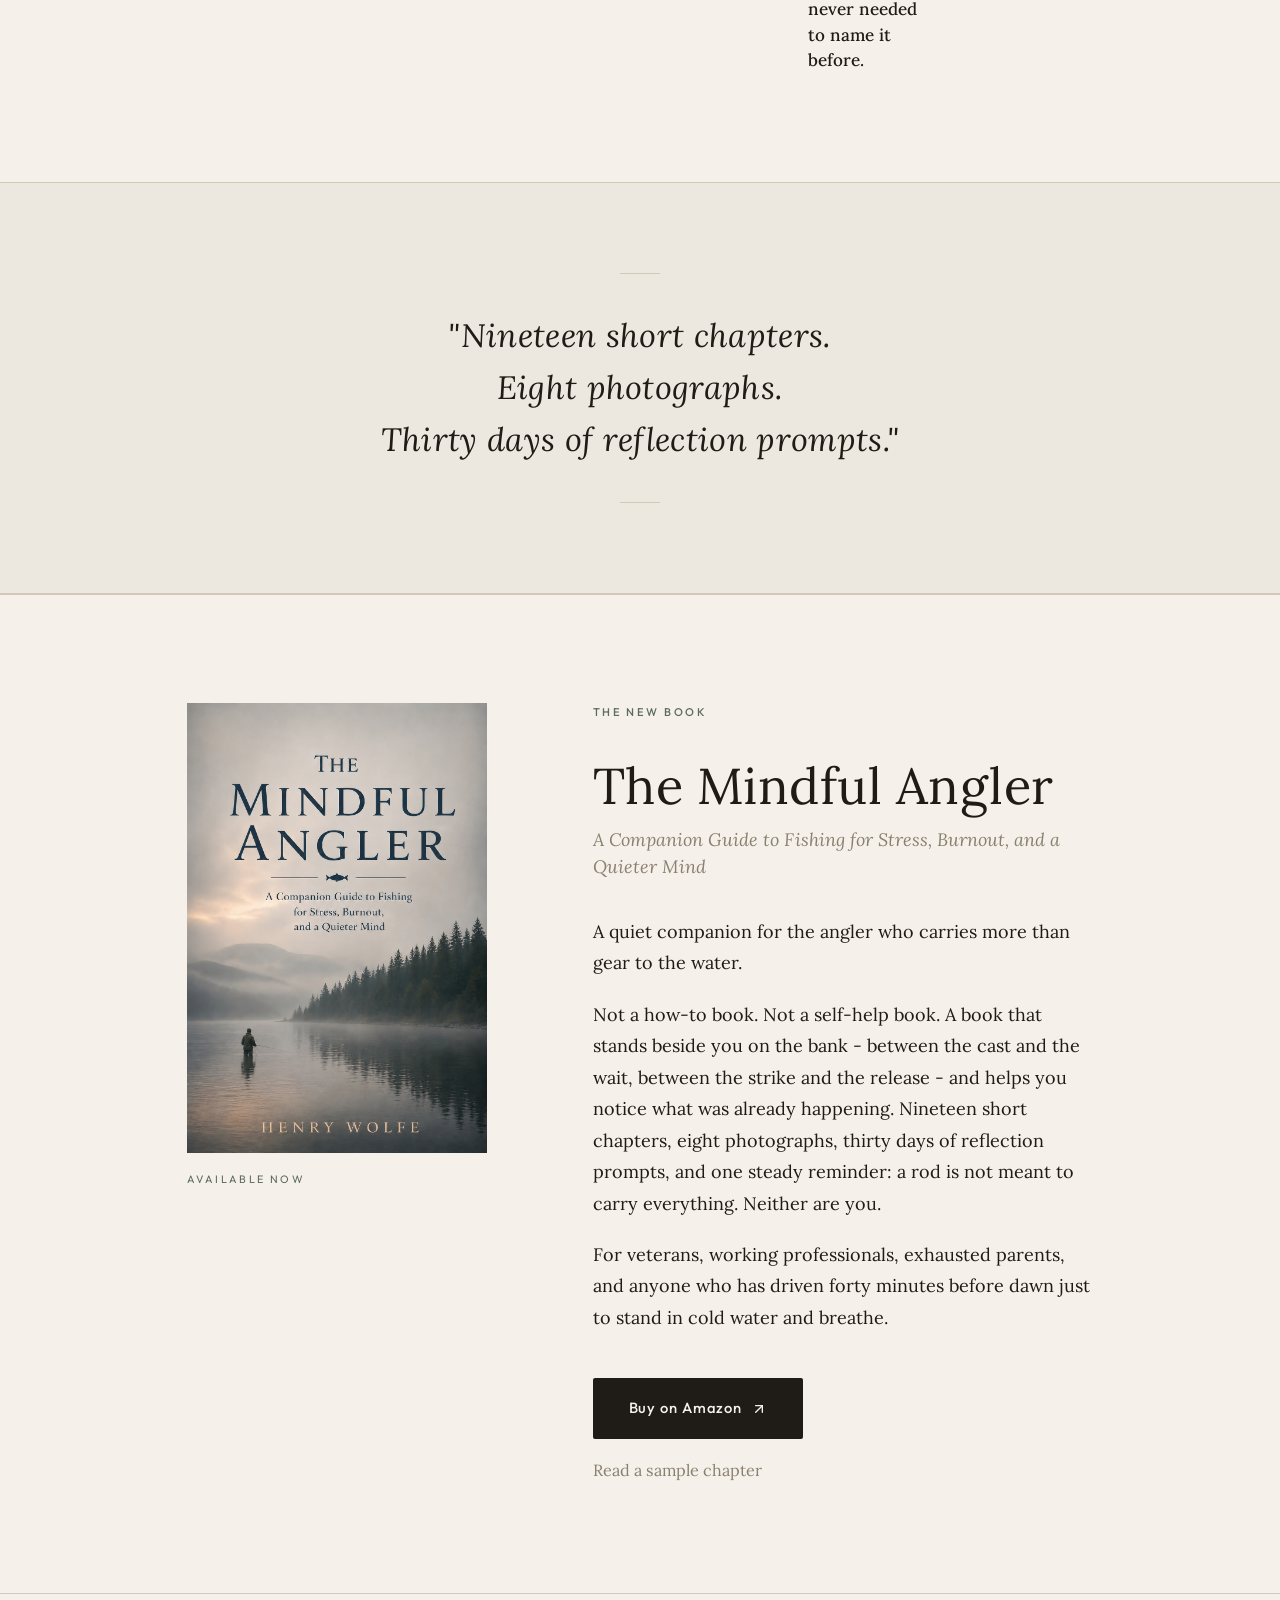
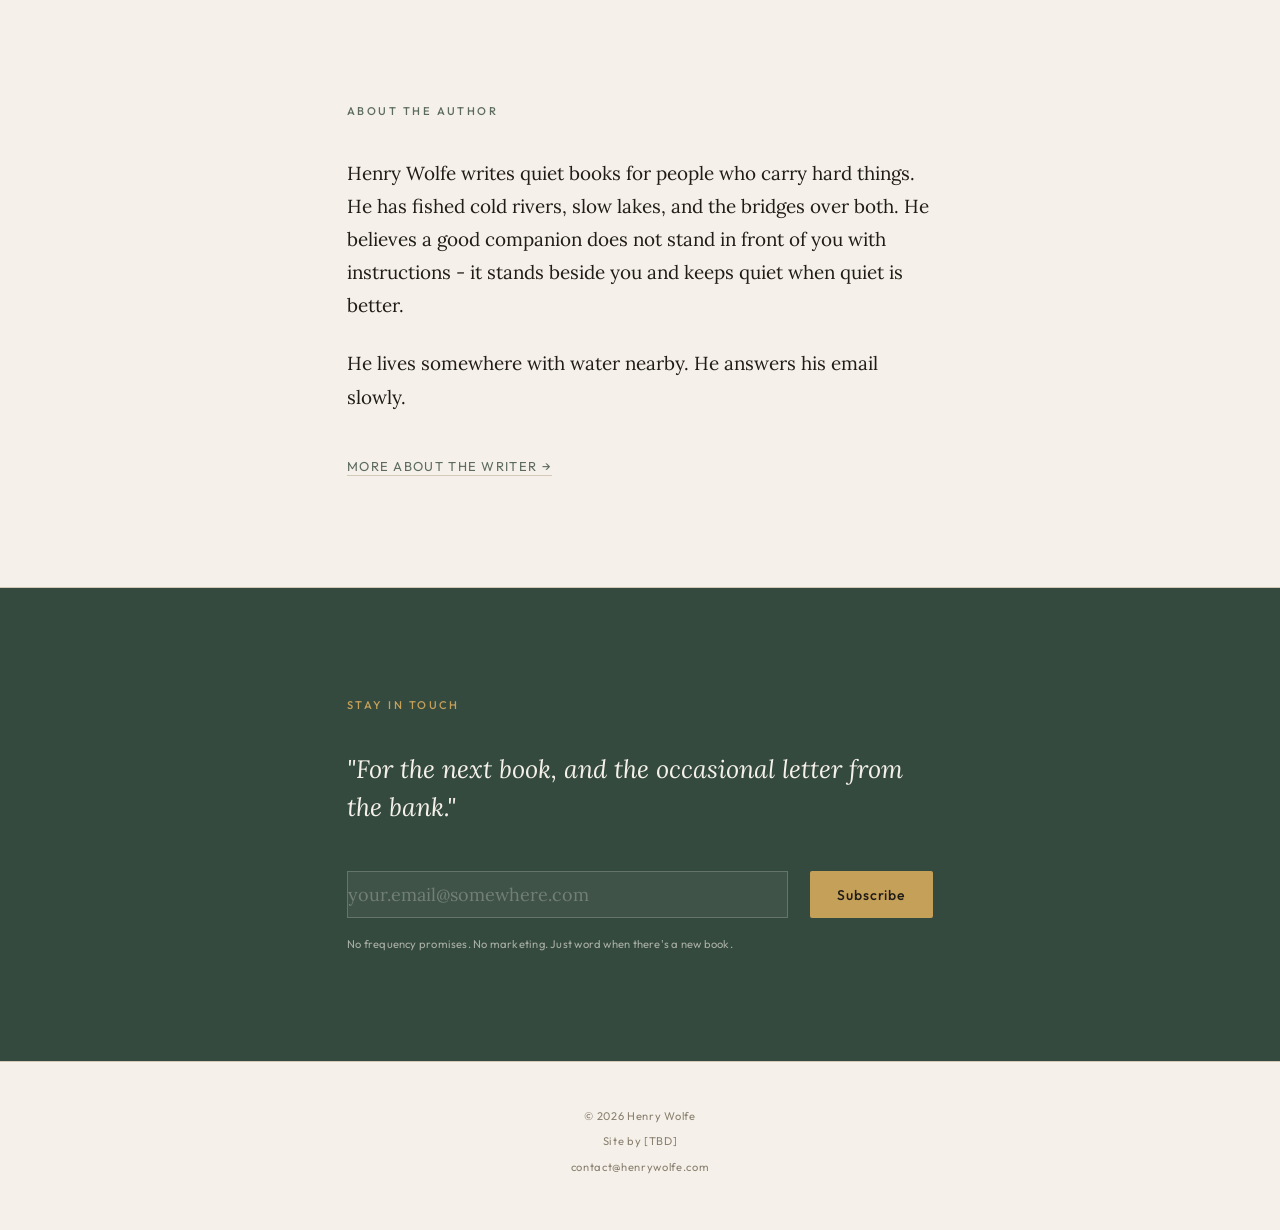
==== commit 19b67efc: "fix: newsletter via hidden iframe POST (CORS-free) + remove TODO comments" ====
--- a/index.html
+++ b/index.html
@@ -142,9 +142,8 @@
       <article class="book-card">
         <div class="book-cover-col">
           <!-- TODO: Replace the-mindful-angler-cover.jpg with final print cover -->
-          <a href="https://www.amazon.com/dp/PLACEHOLDER" target="_blank" rel="noopener" class="cover-link"
+          <a href="https://www.amazon.com/dp/B0H3C7RCC4" target="_blank" rel="noopener" class="cover-link"
             aria-label="Buy The Mindful Angler on Amazon">
-            <!-- TODO: Replace https://www.amazon.com/dp/PLACEHOLDER with real Amazon URL once ASIN is assigned -->
             <img src="images/the-mindful-angler-cover.jpg" alt="The Mindful Angler - Book Cover" class="book-cover" />
           </a>
           <p class="available-label">Available Now</p>
@@ -163,8 +162,7 @@
               dawn just to stand in cold water and breathe.</p>
           </div>
           <div class="book-ctas">
-            <!-- TODO: Replace PLACEHOLDER with real Amazon ASIN once assigned -->
-            <a href="https://www.amazon.com/dp/PLACEHOLDER" target="_blank" rel="noopener" class="btn-primary"
+            <a href="https://www.amazon.com/dp/B0H3C7RCC4" target="_blank" rel="noopener" class="btn-primary"
               id="amazon-cta">
               Buy on Amazon
               <svg xmlns="http://www.w3.org/2000/svg" width="16" height="16" viewBox="0 0 24 24" fill="none"
@@ -174,8 +172,7 @@
                 <polyline points="7 7 17 7 17 17" />
               </svg>
             </a>
-            <!-- TODO: Wire /sample route once sample chapter PDF is ready -->
-            <a href="/sample" class="btn-secondary">Read a sample chapter</a>
+            <a href="read.html" class="btn-secondary">Read a sample chapter</a>
           </div>
         </div>
       </article>
@@ -220,7 +217,11 @@
            Option A (Formspree): <form action="https://formspree.io/f/YOUR_FORM_ID" method="POST">
            Option B (MailerLite): embed MailerLite JS widget instead of this form
            Note: if MailerLite sets a cookie, the disclosure below acts as notice. -->
-      <form id="subscribe-form" class="subscribe-form" novalidate>
+      <iframe name="hidden_iframe" id="hidden_iframe" style="display:none;" aria-hidden="true"></iframe>
+      <form id="subscribe-form" class="subscribe-form" novalidate
+            action="https://script.google.com/macros/s/AKfycbwc3VwZPoutSfCyWVGQHvD5nac2kX8m5t1DIC7-8II52QZ38jUAB-u-z6UzJ6B3fsQi/exec"
+            method="POST"
+            target="hidden_iframe">
         <div class="form-row">
           <input type="email" id="email-input" name="email" class="email-input" placeholder="your.email@somewhere.com"
             autocomplete="email" required aria-label="Your email address" />
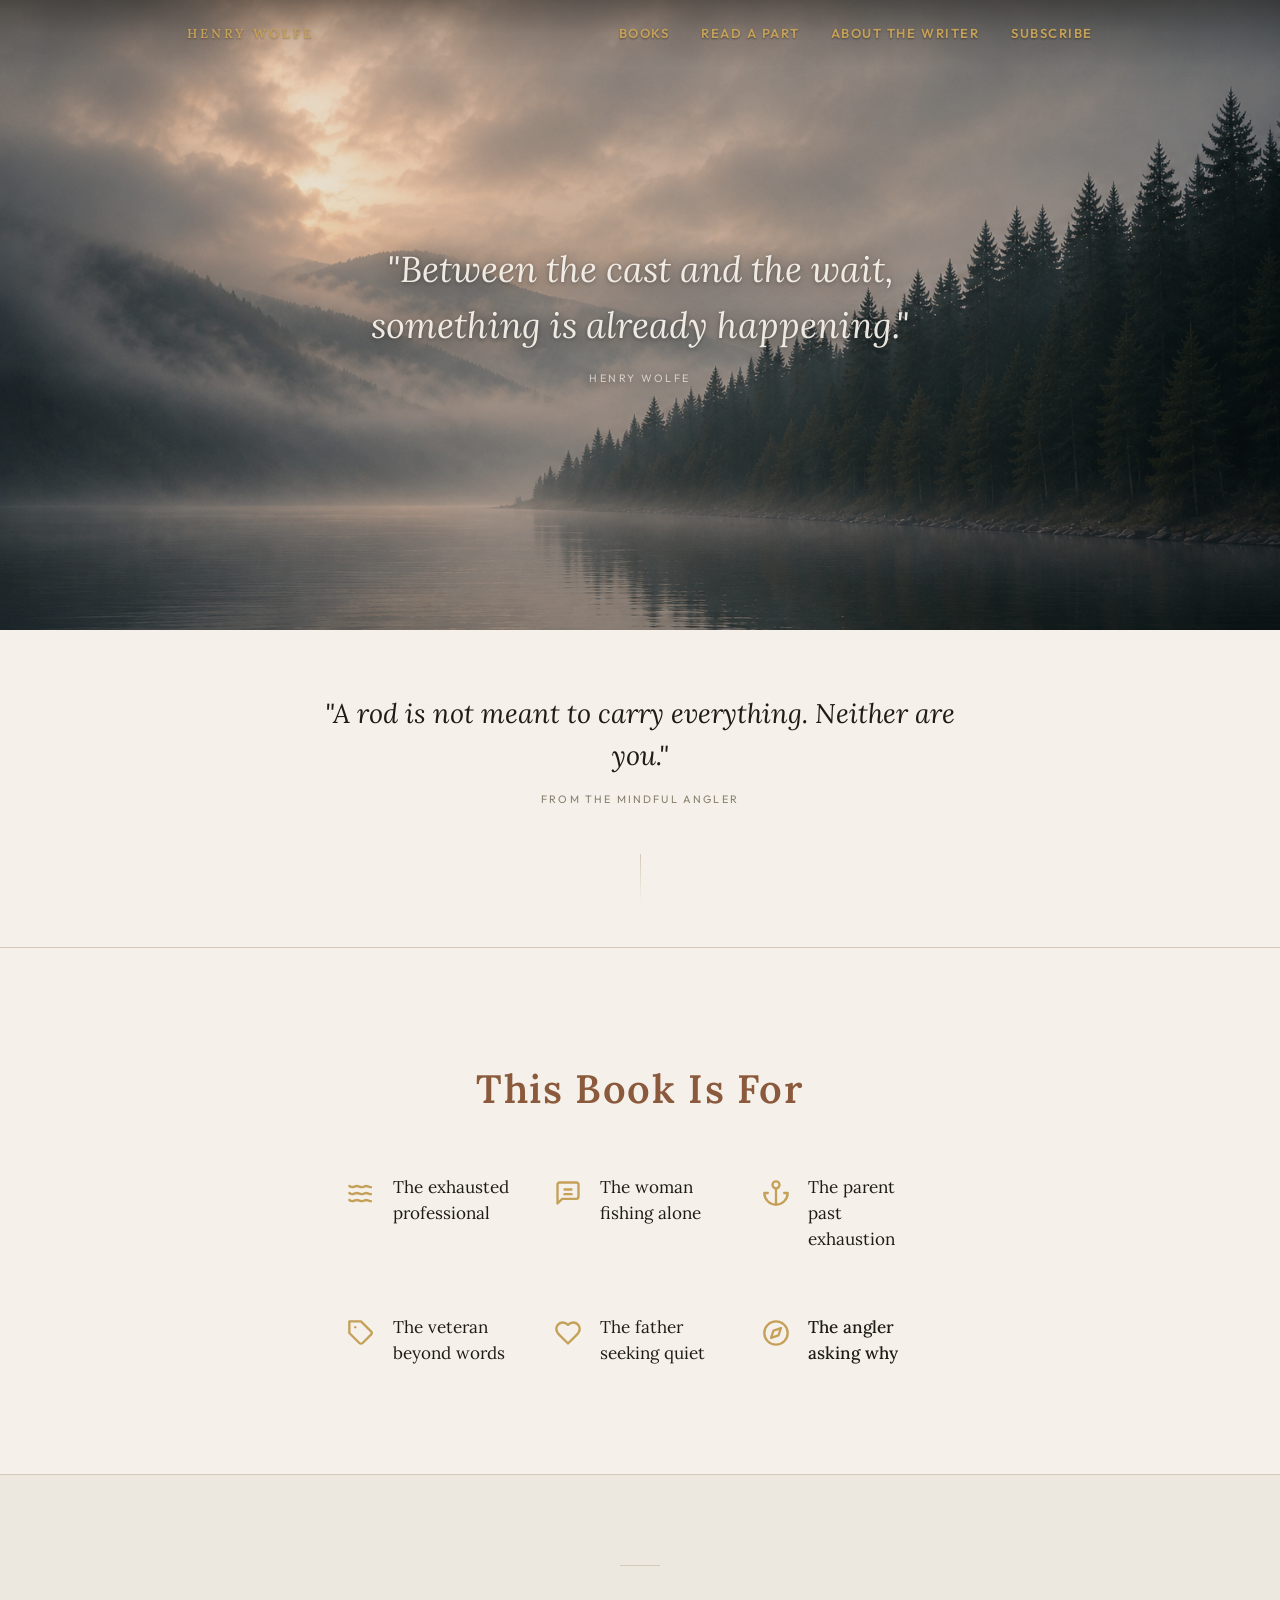
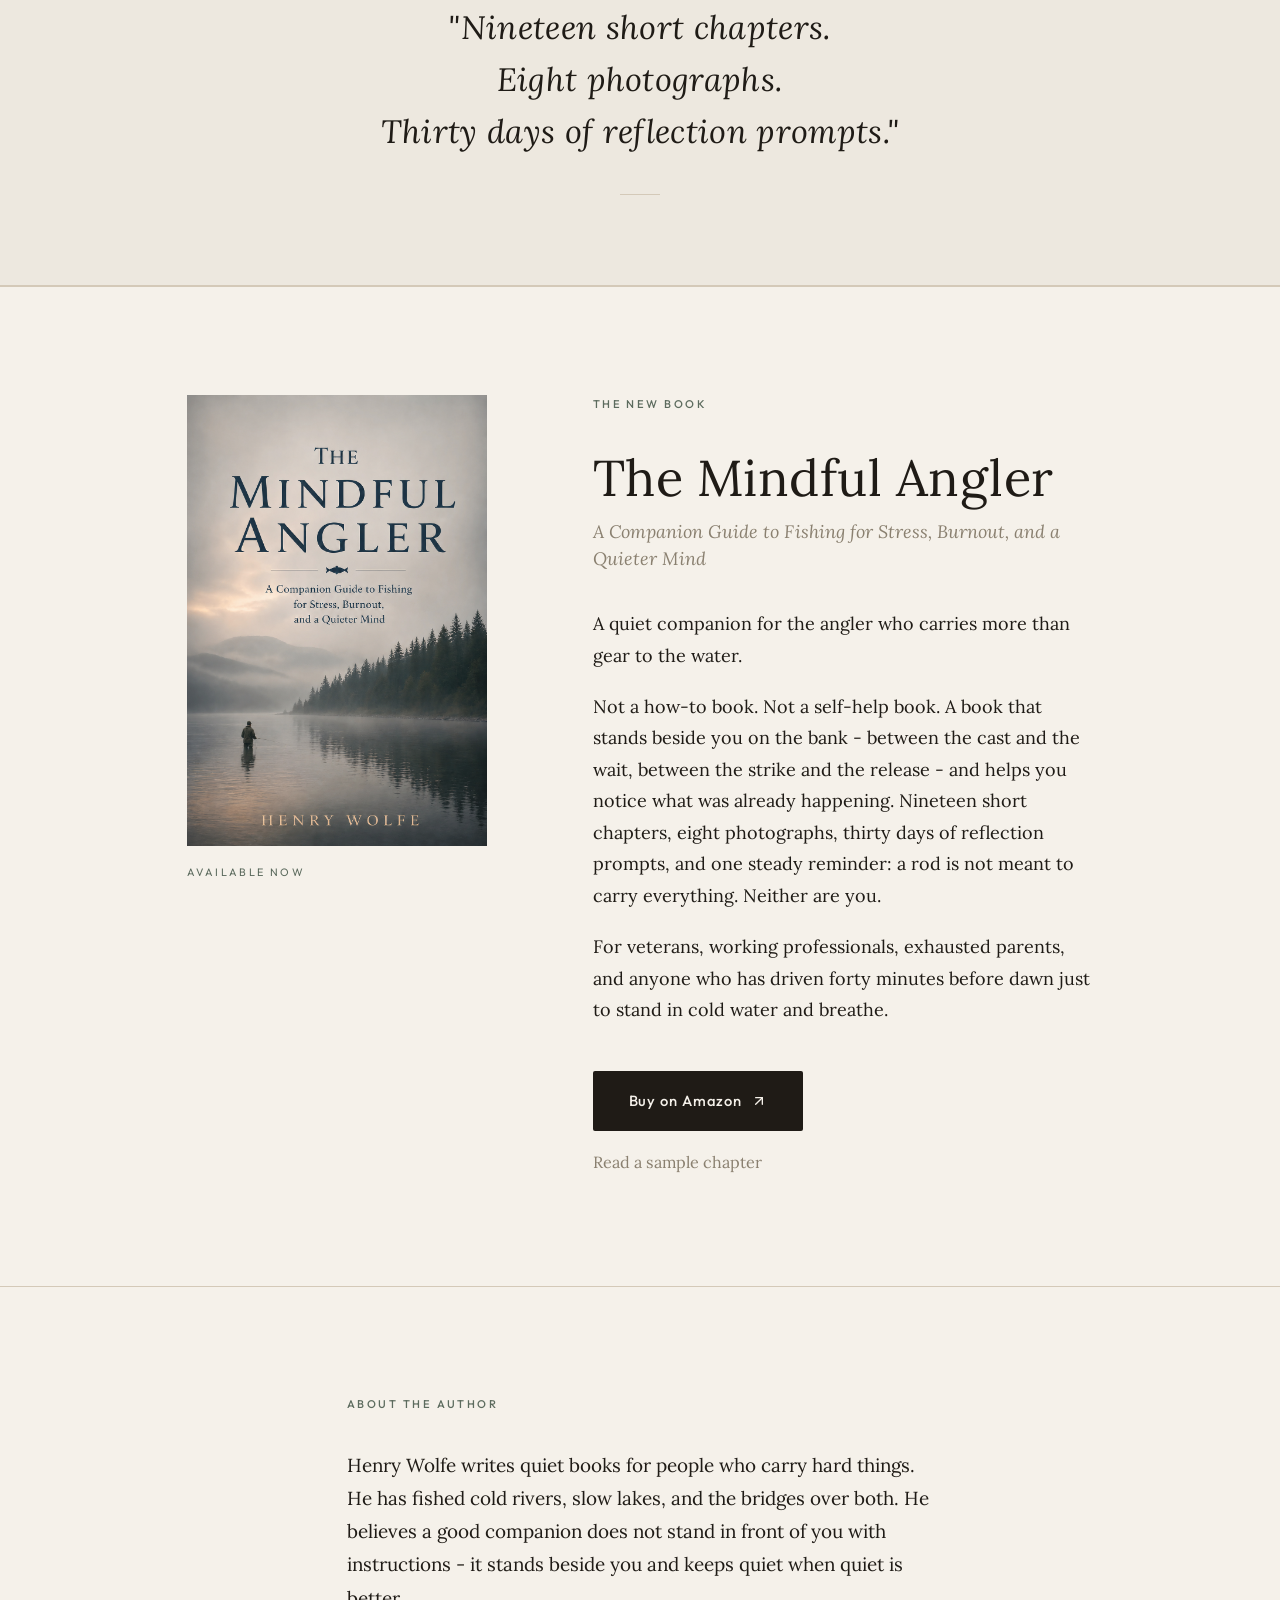
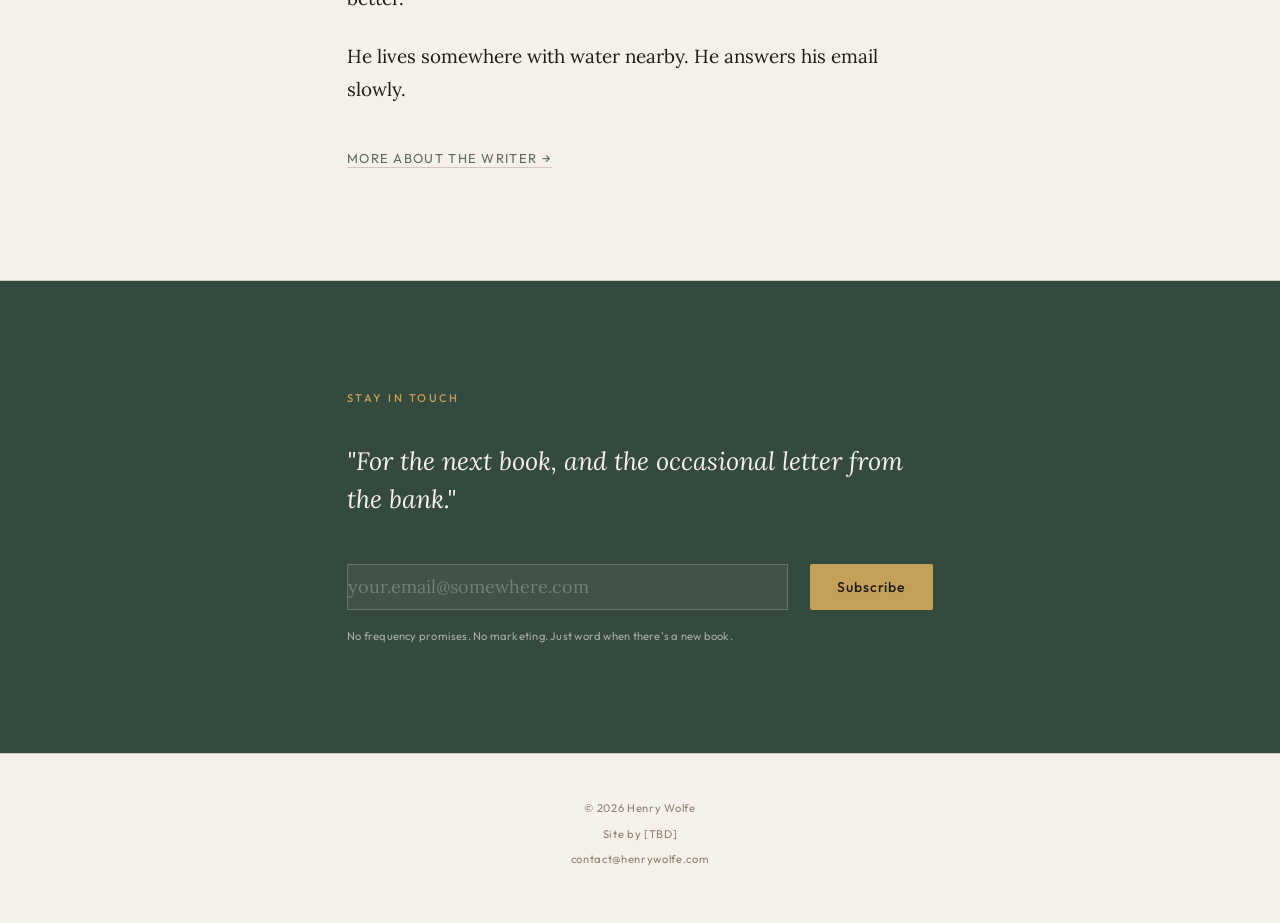
==== commit 99dc5e37: "content: update 'This Book Is For' categories to concise labels" ====
--- a/index.html
+++ b/index.html
@@ -95,27 +95,27 @@
       <div class="for-whom-grid">
         <div class="for-whom-item">
           <svg class="for-whom-icon" viewBox="0 0 24 24" fill="none" stroke="currentColor" stroke-width="2" stroke-linecap="round" stroke-linejoin="round"><path d="M2 6c.6.5 1.2 1 2.5 1C5.8 7 7 6 8.5 6s2.7 1 4 1 2.7-1 4-1 2.7 1 4 1M2 12c.6.5 1.2 1 2.5 1 1.3 0 2.5-1 4-1s2.7 1 4 1 2.7-1 4-1 2.7 1 4 1M2 18c.6.5 1.2 1 2.5 1 1.3 0 2.5-1 4-1s2.7 1 4 1 2.7-1 4-1 2.7 1 4 1"/></svg>
-          <p>The person who keeps returning to water without being able to explain the return cleanly.</p>
+          <p>The exhausted professional</p>
         </div>
         <div class="for-whom-item">
           <svg class="for-whom-icon" viewBox="0 0 24 24" fill="none" stroke="currentColor" stroke-width="2" stroke-linecap="round" stroke-linejoin="round"><path d="M21 15a2 2 0 0 1-2 2H7l-4 4V5a2 2 0 0 1 2-2h14a2 2 0 0 1 2 2z"/><line x1="9" y1="9" x2="15" y2="9"/><line x1="9" y1="13" x2="15" y2="13"/></svg>
-          <p>The person who does not want a sermon.</p>
+          <p>The woman fishing alone</p>
         </div>
         <div class="for-whom-item">
           <svg class="for-whom-icon" viewBox="0 0 24 24" fill="none" stroke="currentColor" stroke-width="2" stroke-linecap="round" stroke-linejoin="round"><circle cx="12" cy="5" r="3"/><path d="M12 22V8"/><path d="M5 12H2a10 10 0 0 0 20 0h-3"/></svg>
-          <p>The person who does not trust easy calm.</p>
+          <p>The parent past exhaustion</p>
         </div>
         <div class="for-whom-item">
           <svg class="for-whom-icon" viewBox="0 0 24 24" fill="none" stroke="currentColor" stroke-width="2" stroke-linecap="round" stroke-linejoin="round"><path d="M20.59 13.41l-7.17 7.17a2 2 0 0 1-2.83 0L2 12V2h10l8.59 8.59a2 2 0 0 1 0 2.82z"/><line x1="7" y1="7" x2="7.01" y2="7"/></svg>
-          <p>The angler carrying a hard week into the truck before dawn.</p>
+          <p>The veteran beyond words</p>
         </div>
         <div class="for-whom-item">
           <svg class="for-whom-icon" viewBox="0 0 24 24" fill="none" stroke="currentColor" stroke-width="2" stroke-linecap="round" stroke-linejoin="round"><path d="M19 14c1.49-1.46 3-3.21 3-5.5A5.5 5.5 0 0 0 16.5 3c-1.76 0-3 .5-4.5 2-1.5-1.5-2.74-2-4.5-2A5.5 5.5 0 0 0 2 8.5c0 2.3 1.5 4.05 3 5.5l7 7Z"/></svg>
-          <p>The veteran. The exhausted parent. The one who has been told to rest and does not know how.</p>
+          <p>The father seeking quiet</p>
         </div>
         <div class="for-whom-item wide">
           <svg class="for-whom-icon" viewBox="0 0 24 24" fill="none" stroke="currentColor" stroke-width="2" stroke-linecap="round" stroke-linejoin="round"><circle cx="12" cy="12" r="10"/><polygon points="16.24 7.76 14.12 14.12 7.76 16.24 9.88 9.88 16.24 7.76"/></svg>
-          <p>The person who suspects that something useful happens between the truck and the bank but has never needed to name it before.</p>
+          <p>The angler asking why</p>
         </div>
       </div>
     </div>
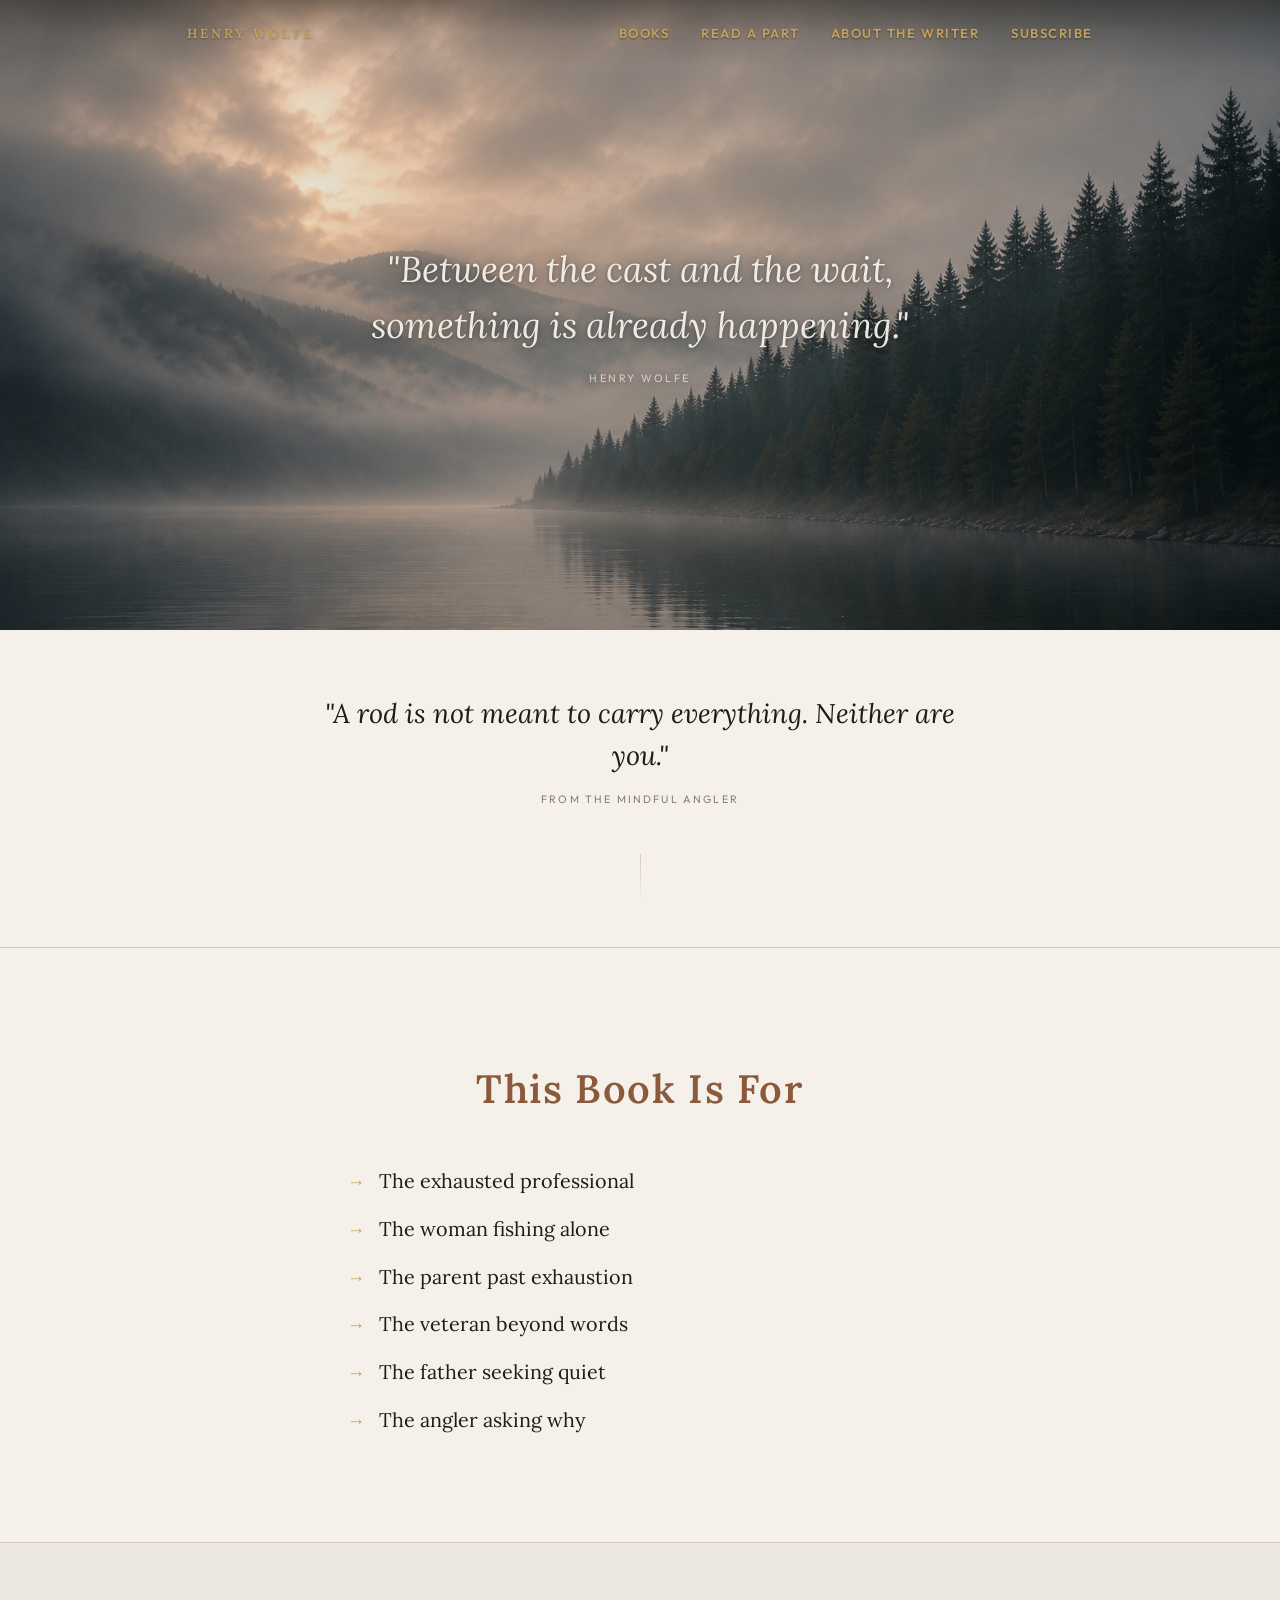
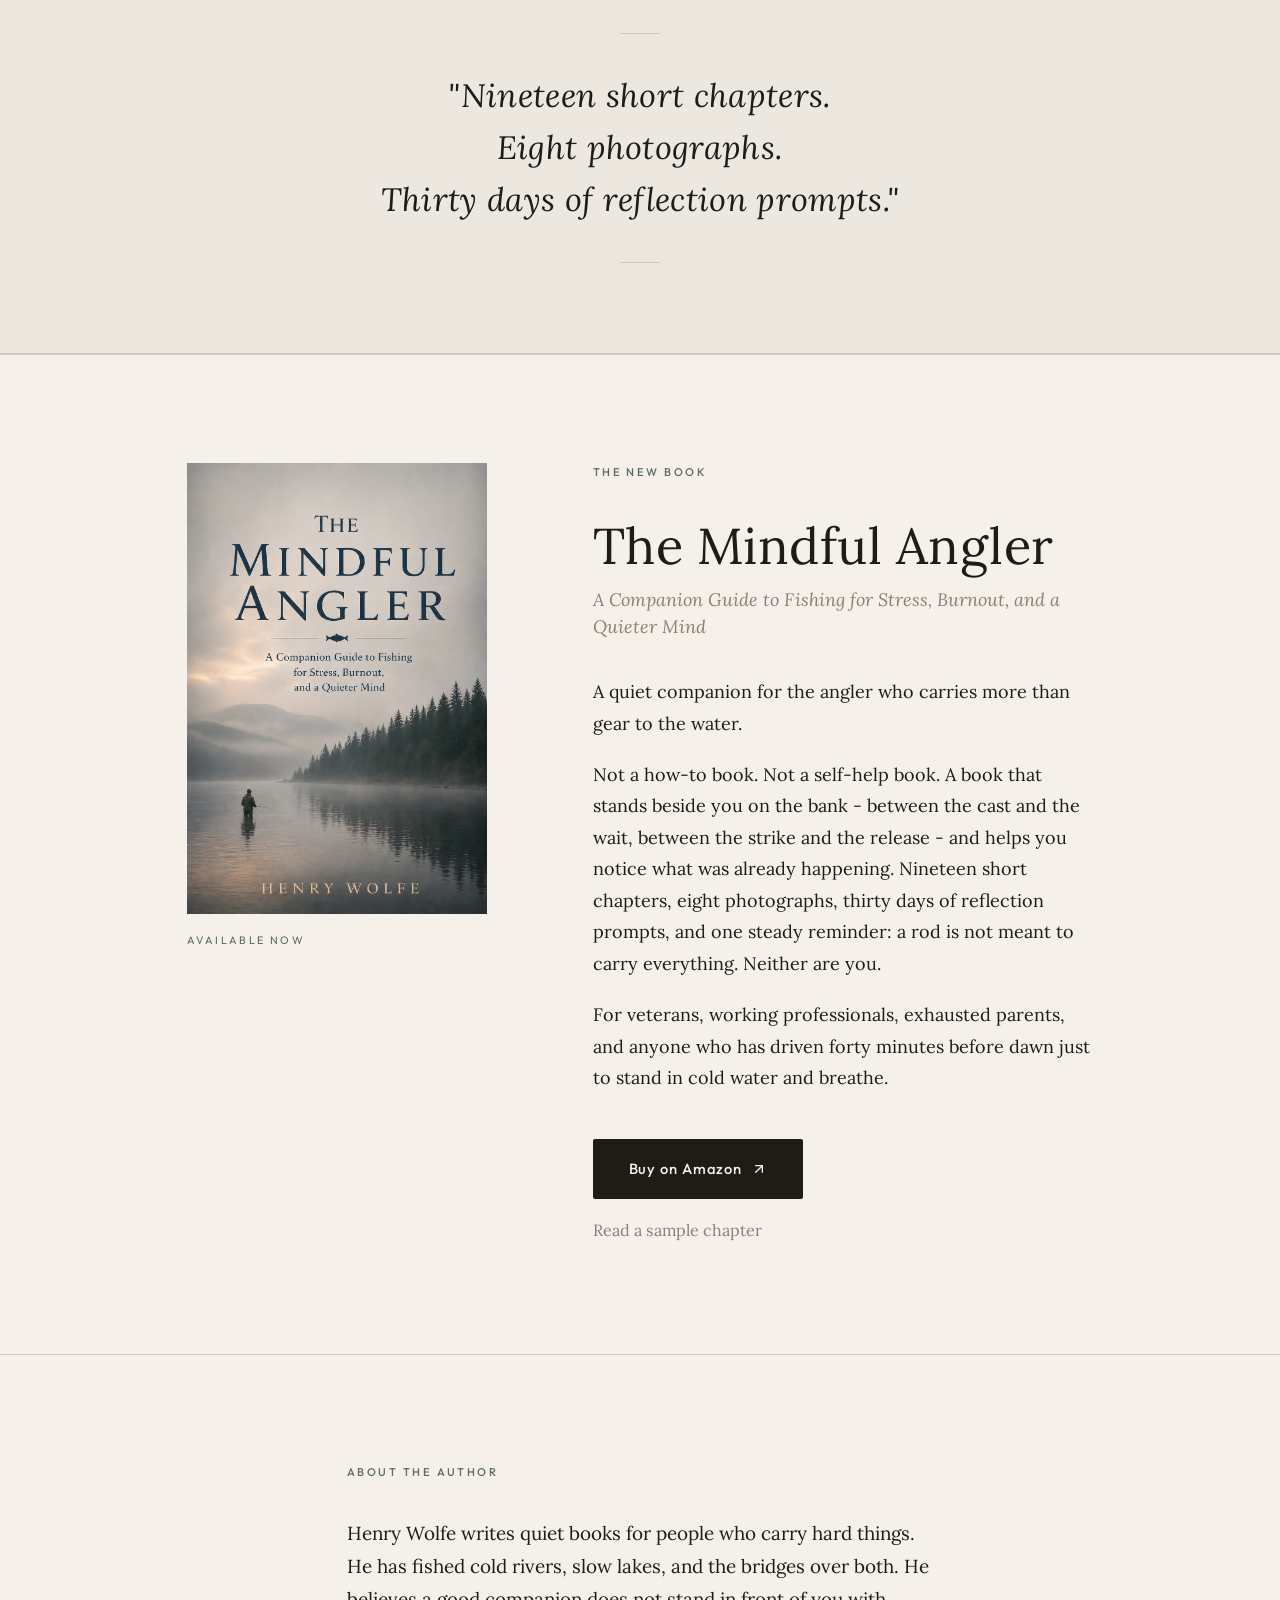
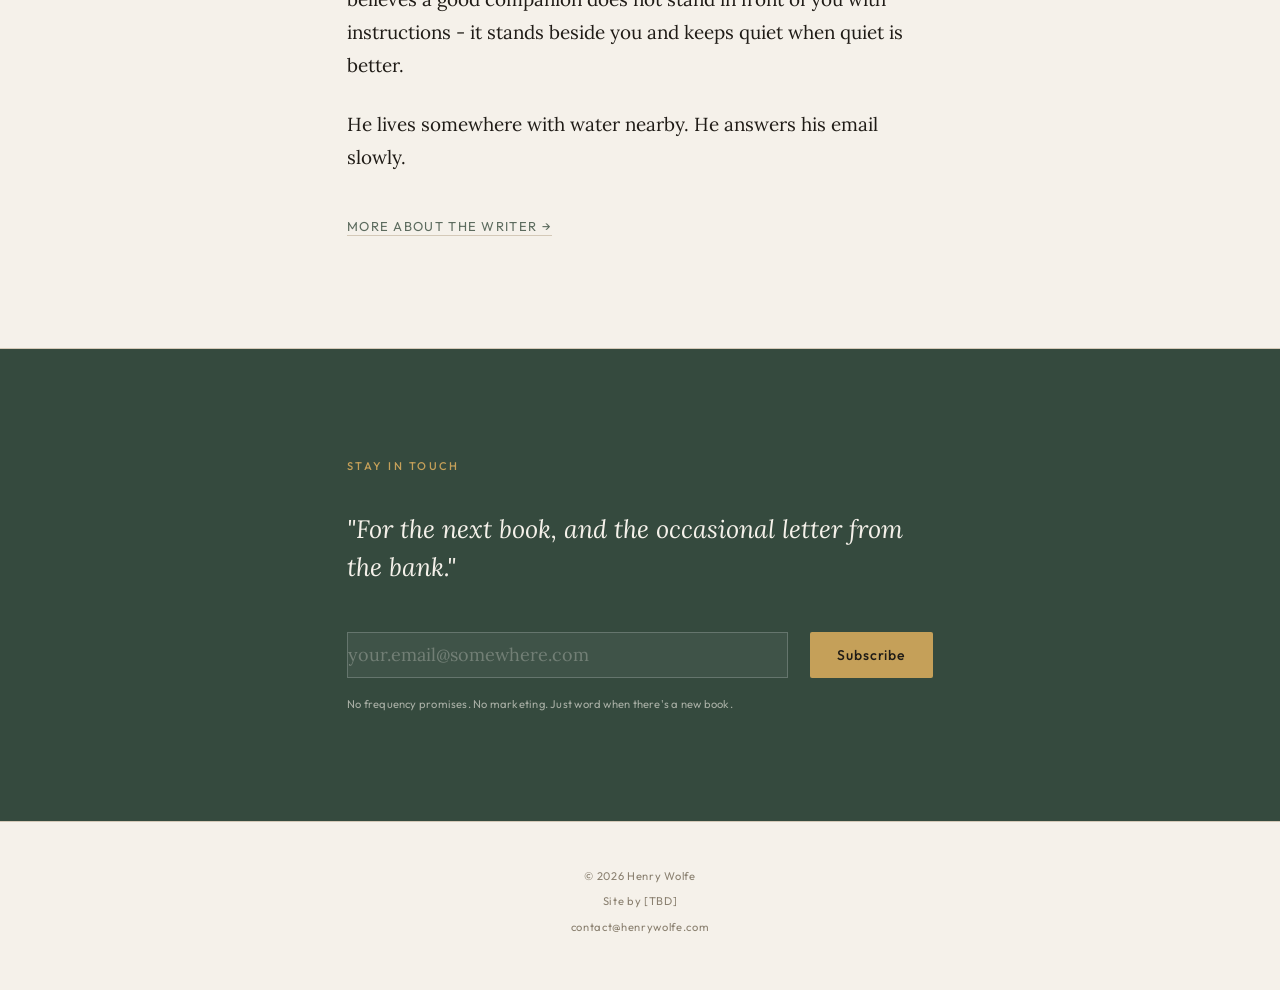
==== commit ba0c7779: "design: replace icon grid with vertical arrow list in for-whom section" ====
--- a/index.html
+++ b/index.html
@@ -92,32 +92,14 @@
   <section id="for-whom" class="section fade-in">
     <div class="container-narrow">
       <p class="section-label">This Book Is For</p>
-      <div class="for-whom-grid">
-        <div class="for-whom-item">
-          <svg class="for-whom-icon" viewBox="0 0 24 24" fill="none" stroke="currentColor" stroke-width="2" stroke-linecap="round" stroke-linejoin="round"><path d="M2 6c.6.5 1.2 1 2.5 1C5.8 7 7 6 8.5 6s2.7 1 4 1 2.7-1 4-1 2.7 1 4 1M2 12c.6.5 1.2 1 2.5 1 1.3 0 2.5-1 4-1s2.7 1 4 1 2.7-1 4-1 2.7 1 4 1M2 18c.6.5 1.2 1 2.5 1 1.3 0 2.5-1 4-1s2.7 1 4 1 2.7-1 4-1 2.7 1 4 1"/></svg>
-          <p>The exhausted professional</p>
-        </div>
-        <div class="for-whom-item">
-          <svg class="for-whom-icon" viewBox="0 0 24 24" fill="none" stroke="currentColor" stroke-width="2" stroke-linecap="round" stroke-linejoin="round"><path d="M21 15a2 2 0 0 1-2 2H7l-4 4V5a2 2 0 0 1 2-2h14a2 2 0 0 1 2 2z"/><line x1="9" y1="9" x2="15" y2="9"/><line x1="9" y1="13" x2="15" y2="13"/></svg>
-          <p>The woman fishing alone</p>
-        </div>
-        <div class="for-whom-item">
-          <svg class="for-whom-icon" viewBox="0 0 24 24" fill="none" stroke="currentColor" stroke-width="2" stroke-linecap="round" stroke-linejoin="round"><circle cx="12" cy="5" r="3"/><path d="M12 22V8"/><path d="M5 12H2a10 10 0 0 0 20 0h-3"/></svg>
-          <p>The parent past exhaustion</p>
-        </div>
-        <div class="for-whom-item">
-          <svg class="for-whom-icon" viewBox="0 0 24 24" fill="none" stroke="currentColor" stroke-width="2" stroke-linecap="round" stroke-linejoin="round"><path d="M20.59 13.41l-7.17 7.17a2 2 0 0 1-2.83 0L2 12V2h10l8.59 8.59a2 2 0 0 1 0 2.82z"/><line x1="7" y1="7" x2="7.01" y2="7"/></svg>
-          <p>The veteran beyond words</p>
-        </div>
-        <div class="for-whom-item">
-          <svg class="for-whom-icon" viewBox="0 0 24 24" fill="none" stroke="currentColor" stroke-width="2" stroke-linecap="round" stroke-linejoin="round"><path d="M19 14c1.49-1.46 3-3.21 3-5.5A5.5 5.5 0 0 0 16.5 3c-1.76 0-3 .5-4.5 2-1.5-1.5-2.74-2-4.5-2A5.5 5.5 0 0 0 2 8.5c0 2.3 1.5 4.05 3 5.5l7 7Z"/></svg>
-          <p>The father seeking quiet</p>
-        </div>
-        <div class="for-whom-item wide">
-          <svg class="for-whom-icon" viewBox="0 0 24 24" fill="none" stroke="currentColor" stroke-width="2" stroke-linecap="round" stroke-linejoin="round"><circle cx="12" cy="12" r="10"/><polygon points="16.24 7.76 14.12 14.12 7.76 16.24 9.88 9.88 16.24 7.76"/></svg>
-          <p>The angler asking why</p>
-        </div>
-      </div>
+      <ul class="for-whom-list">
+          <li class="for-whom-item"><span class="for-whom-arrow">→</span>The exhausted professional</li>
+          <li class="for-whom-item"><span class="for-whom-arrow">→</span>The woman fishing alone</li>
+          <li class="for-whom-item"><span class="for-whom-arrow">→</span>The parent past exhaustion</li>
+          <li class="for-whom-item"><span class="for-whom-arrow">→</span>The veteran beyond words</li>
+          <li class="for-whom-item"><span class="for-whom-arrow">→</span>The father seeking quiet</li>
+          <li class="for-whom-item"><span class="for-whom-arrow">→</span>The angler asking why</li>
+        </ul>
     </div>
   </section>
 
--- a/style.css
+++ b/style.css
@@ -541,57 +541,30 @@
   margin-bottom: 2.5rem;
 }
 
-.for-whom-grid {
-  display: grid;
-  grid-template-columns: repeat(2, 1fr);
-  gap: 2.5rem 1.5rem;
-  margin-top: 3rem;
-}
-
-@media (min-width: 768px) {
-  .for-whom-grid {
-    grid-template-columns: repeat(3, 1fr);
-    gap: 3.5rem 2rem;
-  }
+.for-whom-list {
+  list-style: none;
+  margin-top: 2rem;
+  display: flex;
+  flex-direction: column;
+  gap: 1rem;
 }
 
 .for-whom-item {
   display: flex;
-  flex-direction: row;
-  align-items: flex-start;
-  text-align: left;
-  gap: 1rem;
-}
-
-.for-whom-icon {
-  flex-shrink: 0;
-  width: 28px;
-  height: 28px;
-  color: var(--gold);
-  margin-top: 0.2rem;
-  opacity: 1;
-}
-
-.for-whom-item p {
-  font-family: var(--serif);
-  font-size: 0.95rem;
+  align-items: baseline;
+  gap: 0.75rem;
+  font-family: var(--serif);
+  font-size: 1.1rem;
   line-height: 1.5;
   color: var(--text);
-  margin: 0;
-}
-
-/* Specific item adjustments removed to keep uniform grid */
-.for-whom-item.wide {
-  grid-column: auto;
-  text-align: left;
-  justify-content: flex-start;
-  margin-top: 0;
-}
-
-.for-whom-item.wide p {
-  font-weight: 500;
-  max-width: 500px;
-}
+}
+
+.for-whom-arrow {
+  flex-shrink: 0;
+  color: var(--gold);
+  font-size: 1rem;
+}
+
 
 /* ===========================================
    PULL QUOTE
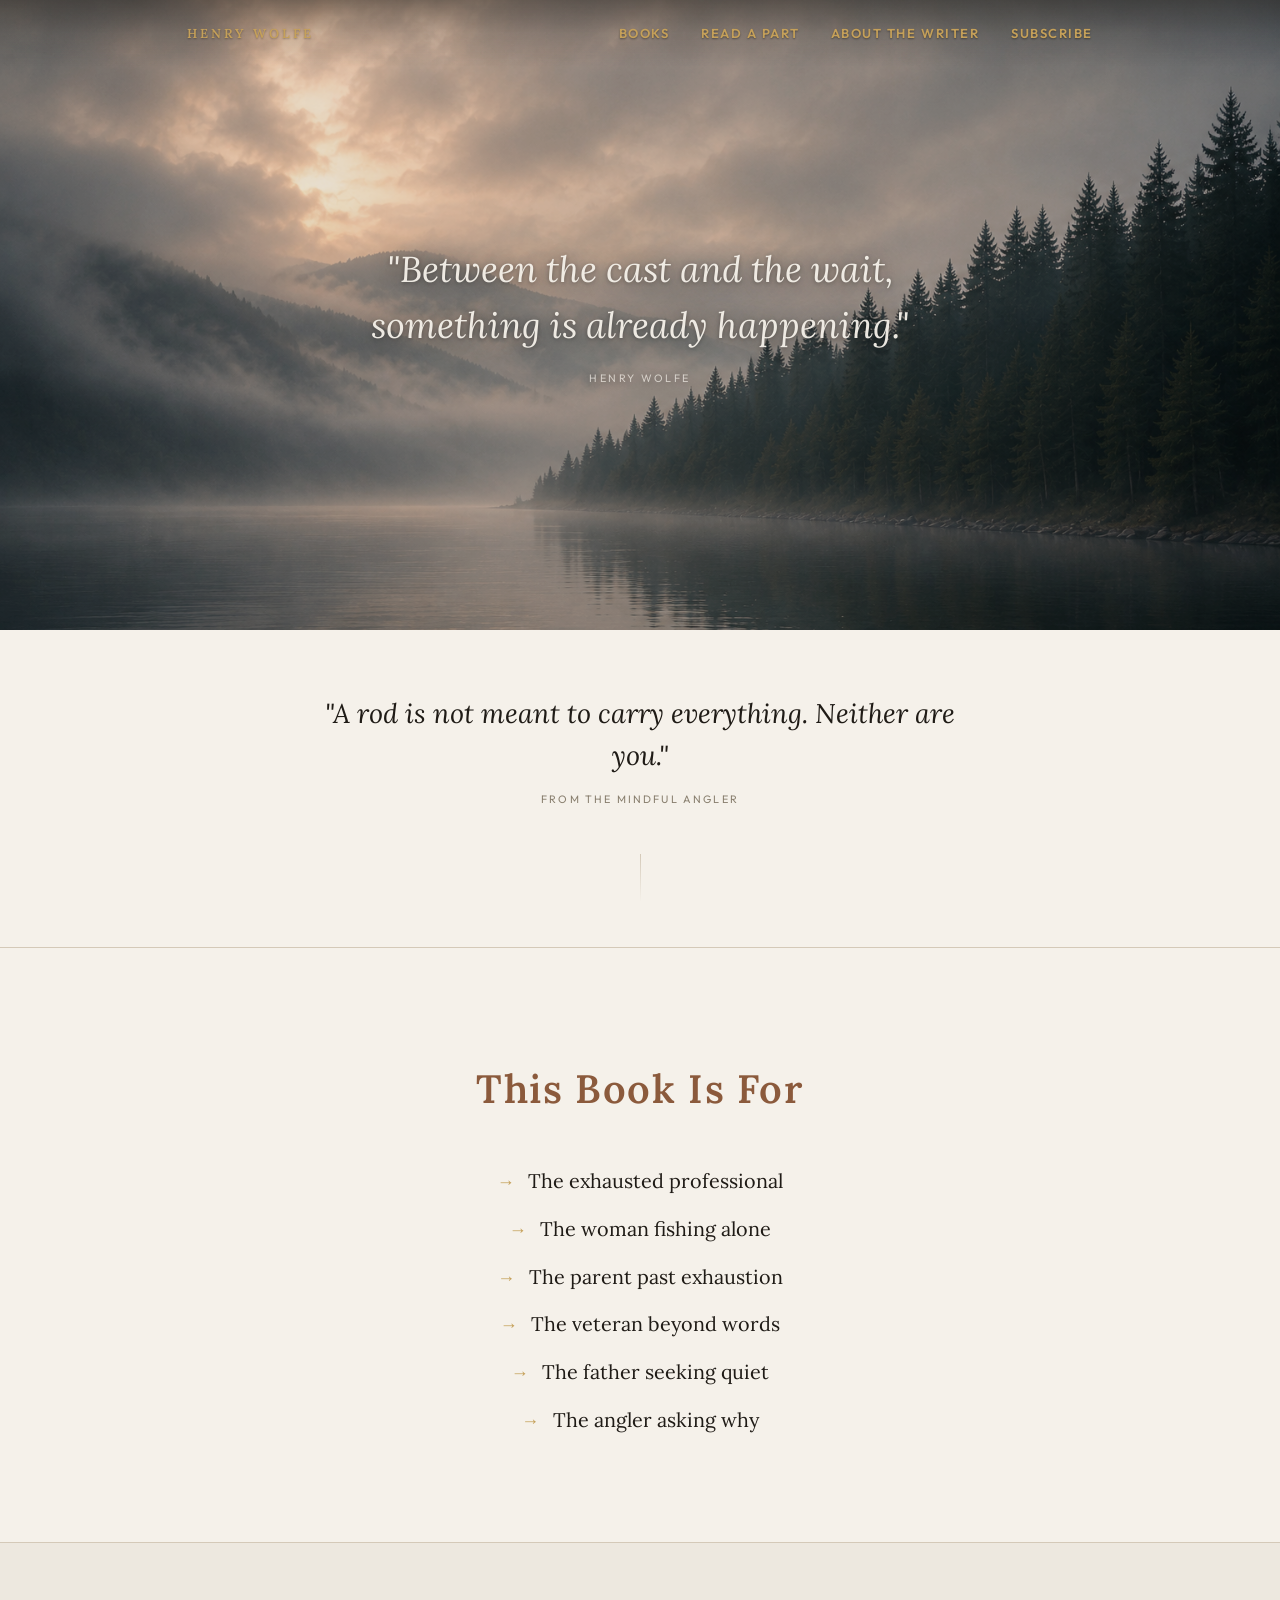
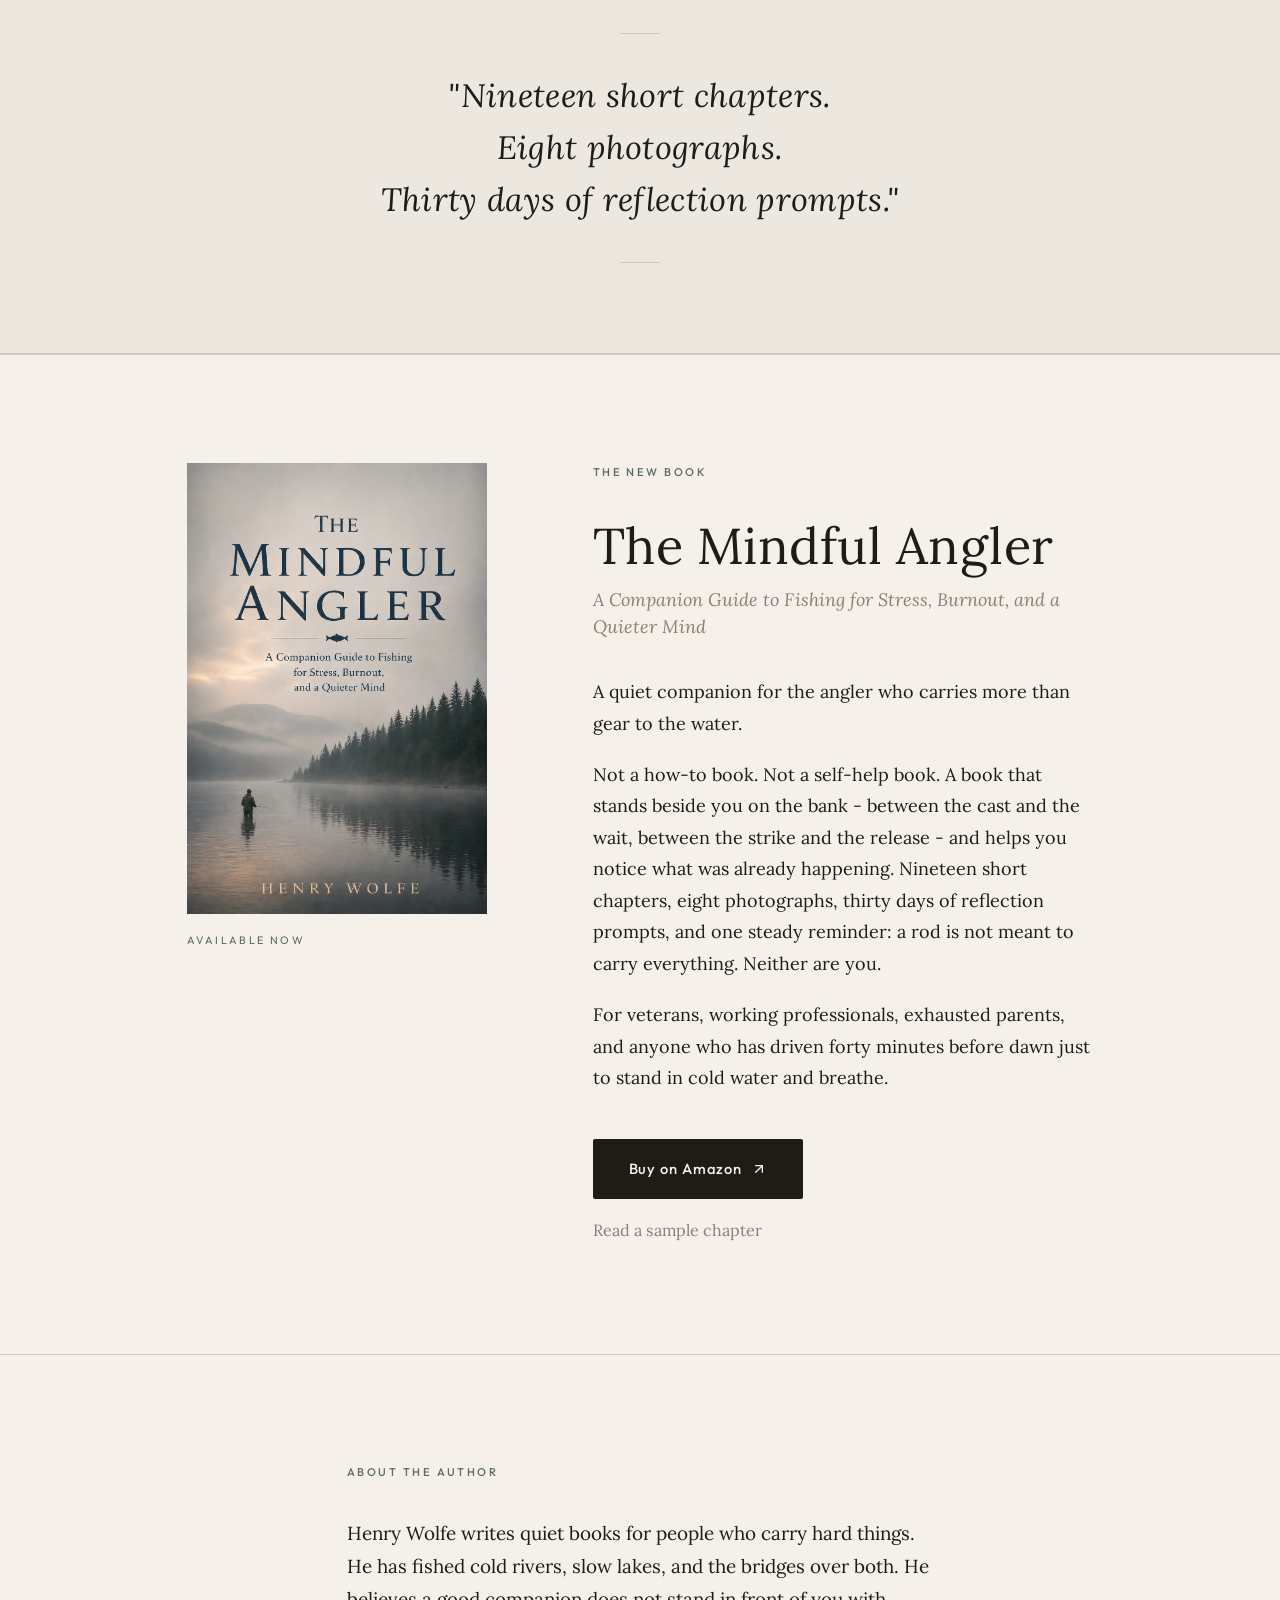
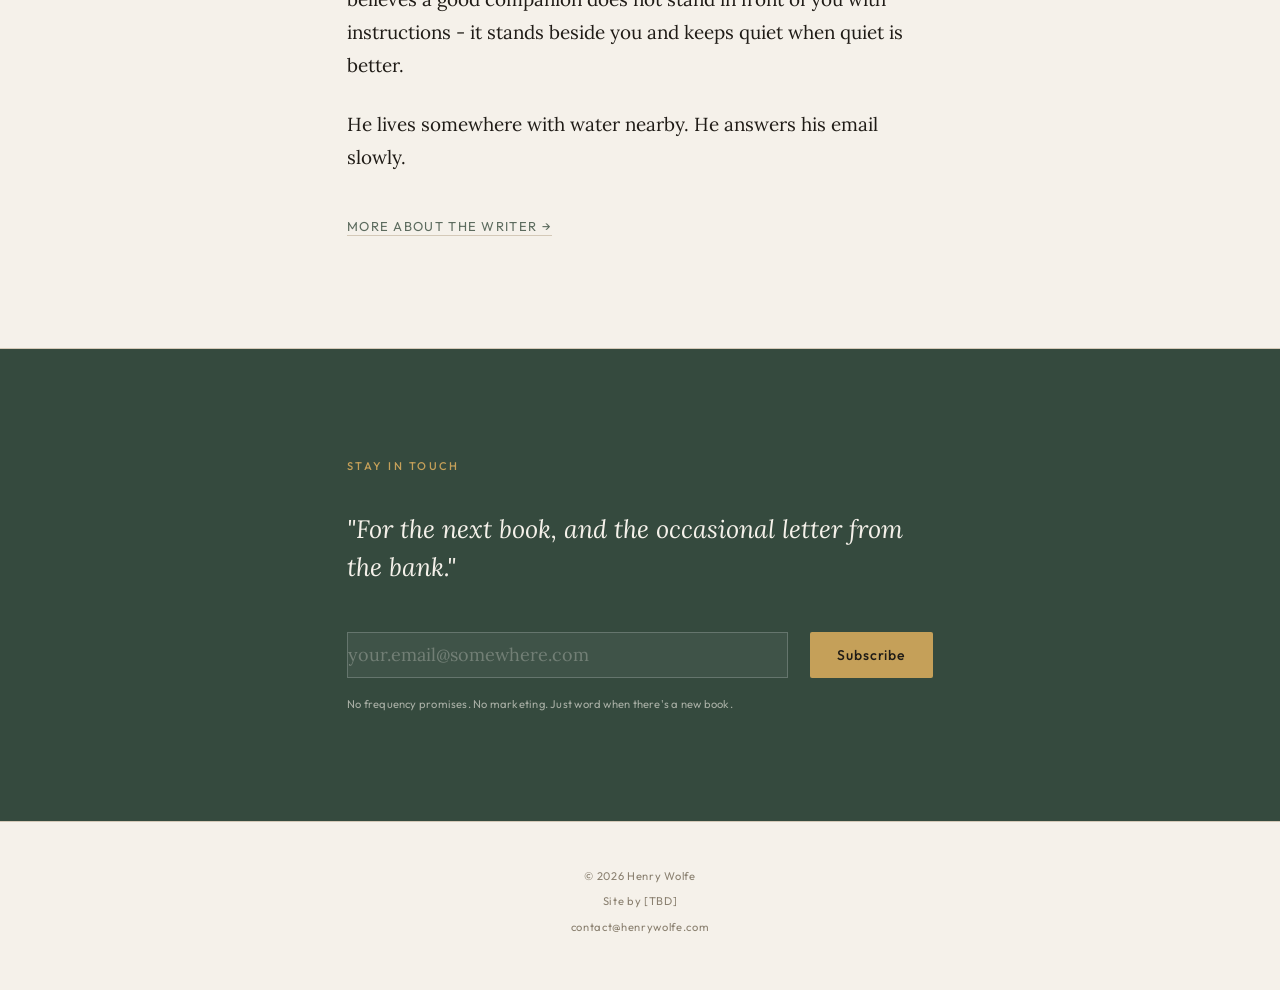
==== commit 40bc8fb4: "feat: setup custom domain, clean URLs, and SEO files (sitemap, robots)" ====
--- a/index.html
+++ b/index.html
@@ -47,12 +47,12 @@
   <!-- ===================== HEADER / NAV ===================== -->
   <header id="site-header">
     <nav class="nav-inner">
-      <a href="index.html" class="wordmark">Henry Wolfe</a>
+      <a href="/" class="wordmark">Henry Wolfe</a>
       <div class="nav-links">
-        <a href="#books" class="nav-link">Books</a>
-        <a href="read.html" class="nav-link">Read a Part</a>
-        <a href="about.html" class="nav-link">About the Writer</a>
-        <a href="#subscribe" class="nav-link">Subscribe</a>
+        <a href="/#books" class="nav-link">Books</a>
+        <a href="/read" class="nav-link">Read a Part</a>
+        <a href="/about" class="nav-link">About the Writer</a>
+        <a href="/#subscribe" class="nav-link">Subscribe</a>
       </div>
       <button class="burger" id="burger-btn" aria-label="Open menu">
         <span class="burger-line"></span>
@@ -63,10 +63,10 @@
   </header>
   <div class="mobile-overlay" id="mobile-overlay"></div>
   <nav class="mobile-menu" id="mobile-menu">
-    <a href="#books" class="mobile-nav-link">Books</a>
-    <a href="read.html" class="mobile-nav-link">Read a Part</a>
-    <a href="about.html" class="mobile-nav-link">About the Writer</a>
-    <a href="#subscribe" class="mobile-nav-link">Subscribe</a>
+    <a href="/#books" class="mobile-nav-link">Books</a>
+    <a href="/read" class="mobile-nav-link">Read a Part</a>
+    <a href="/about" class="mobile-nav-link">About the Writer</a>
+    <a href="/#subscribe" class="mobile-nav-link">Subscribe</a>
   </nav>
 
   <!-- ===================== HERO ===================== -->
@@ -154,7 +154,7 @@
                 <polyline points="7 7 17 7 17 17" />
               </svg>
             </a>
-            <a href="read.html" class="btn-secondary">Read a sample chapter</a>
+            <a href="/read" class="btn-secondary">Read a sample chapter</a>
           </div>
         </div>
       </article>
@@ -185,7 +185,7 @@
           stands beside you and keeps quiet when quiet is better.</p>
         <p>He lives somewhere with water nearby. He answers his email slowly.</p>
       </div>
-      <a href="about.html" class="about-more-link">More about the writer →</a>
+      <a href="/about" class="about-more-link">More about the writer →</a>
     </div>
   </section>
 
--- a/style.css
+++ b/style.css
@@ -546,7 +546,9 @@
   margin-top: 2rem;
   display: flex;
   flex-direction: column;
+  align-items: center;
   gap: 1rem;
+  text-align: center;
 }
 
 .for-whom-item {
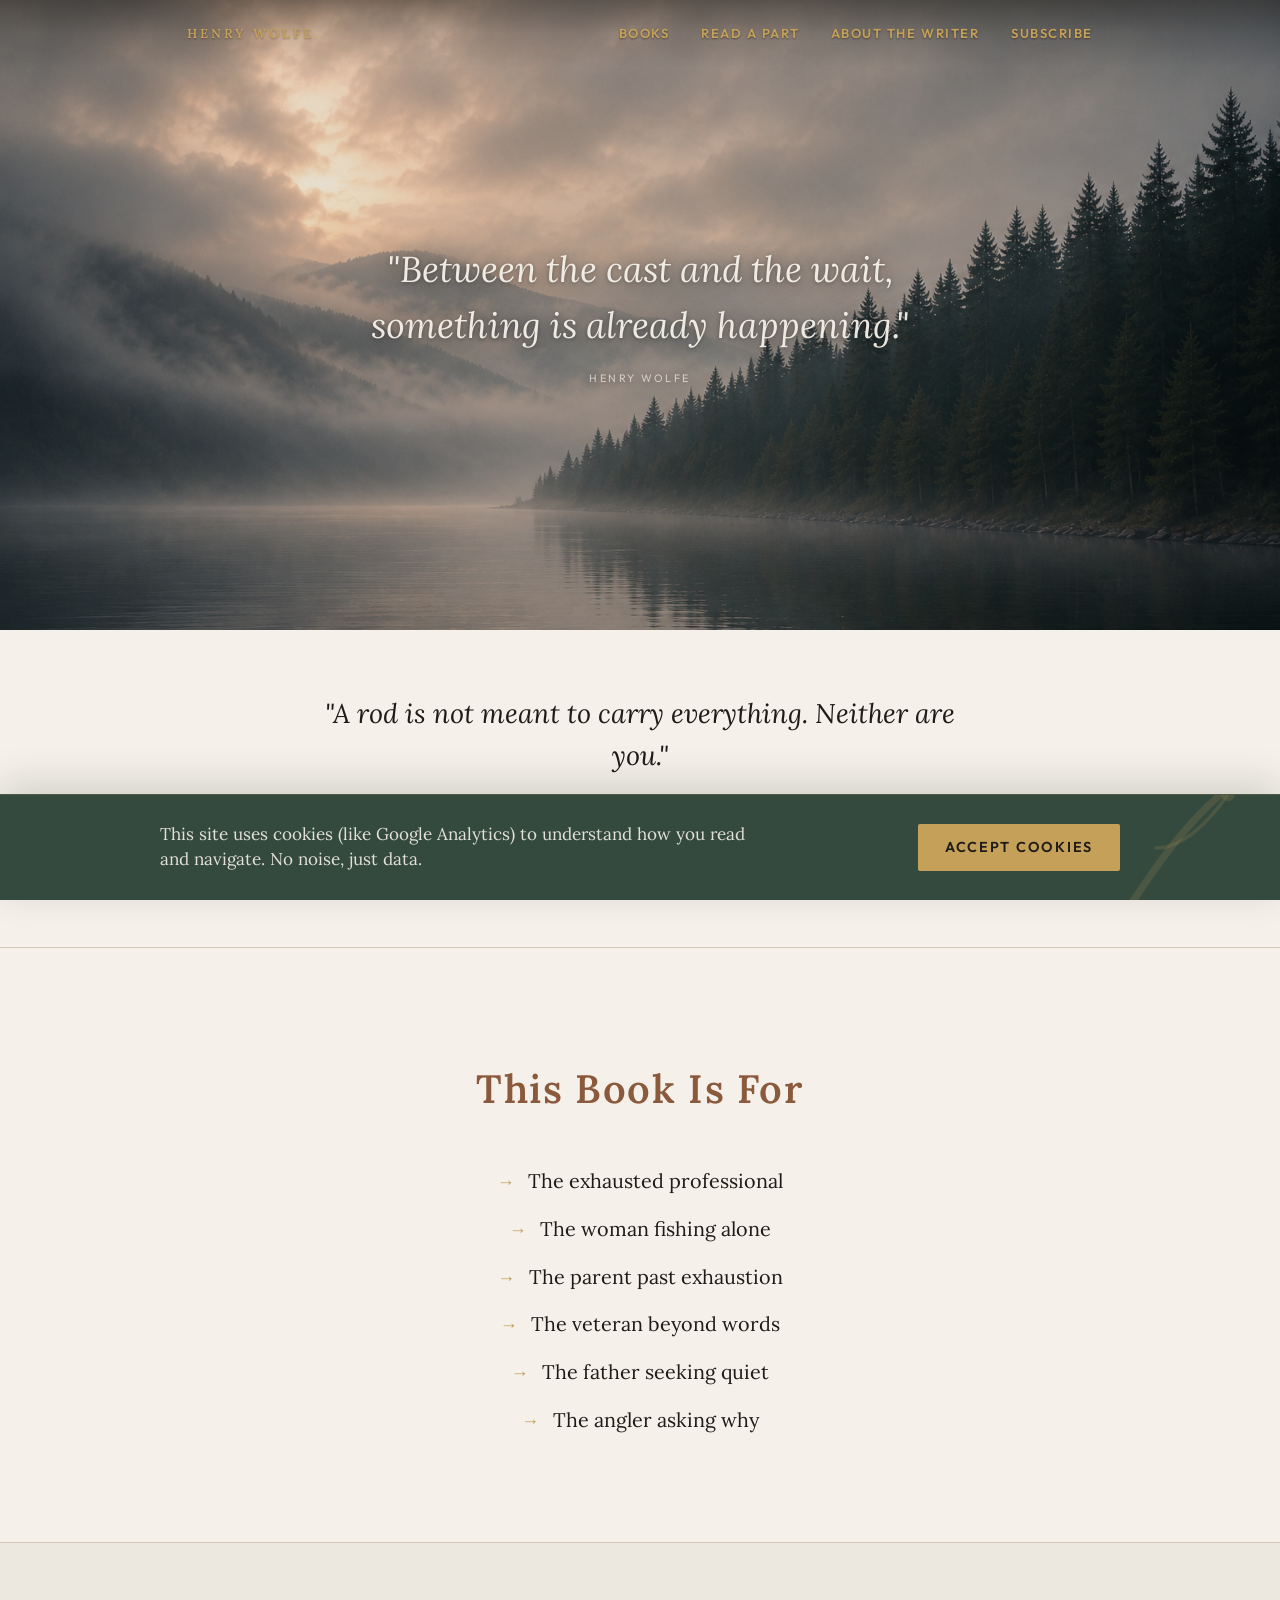
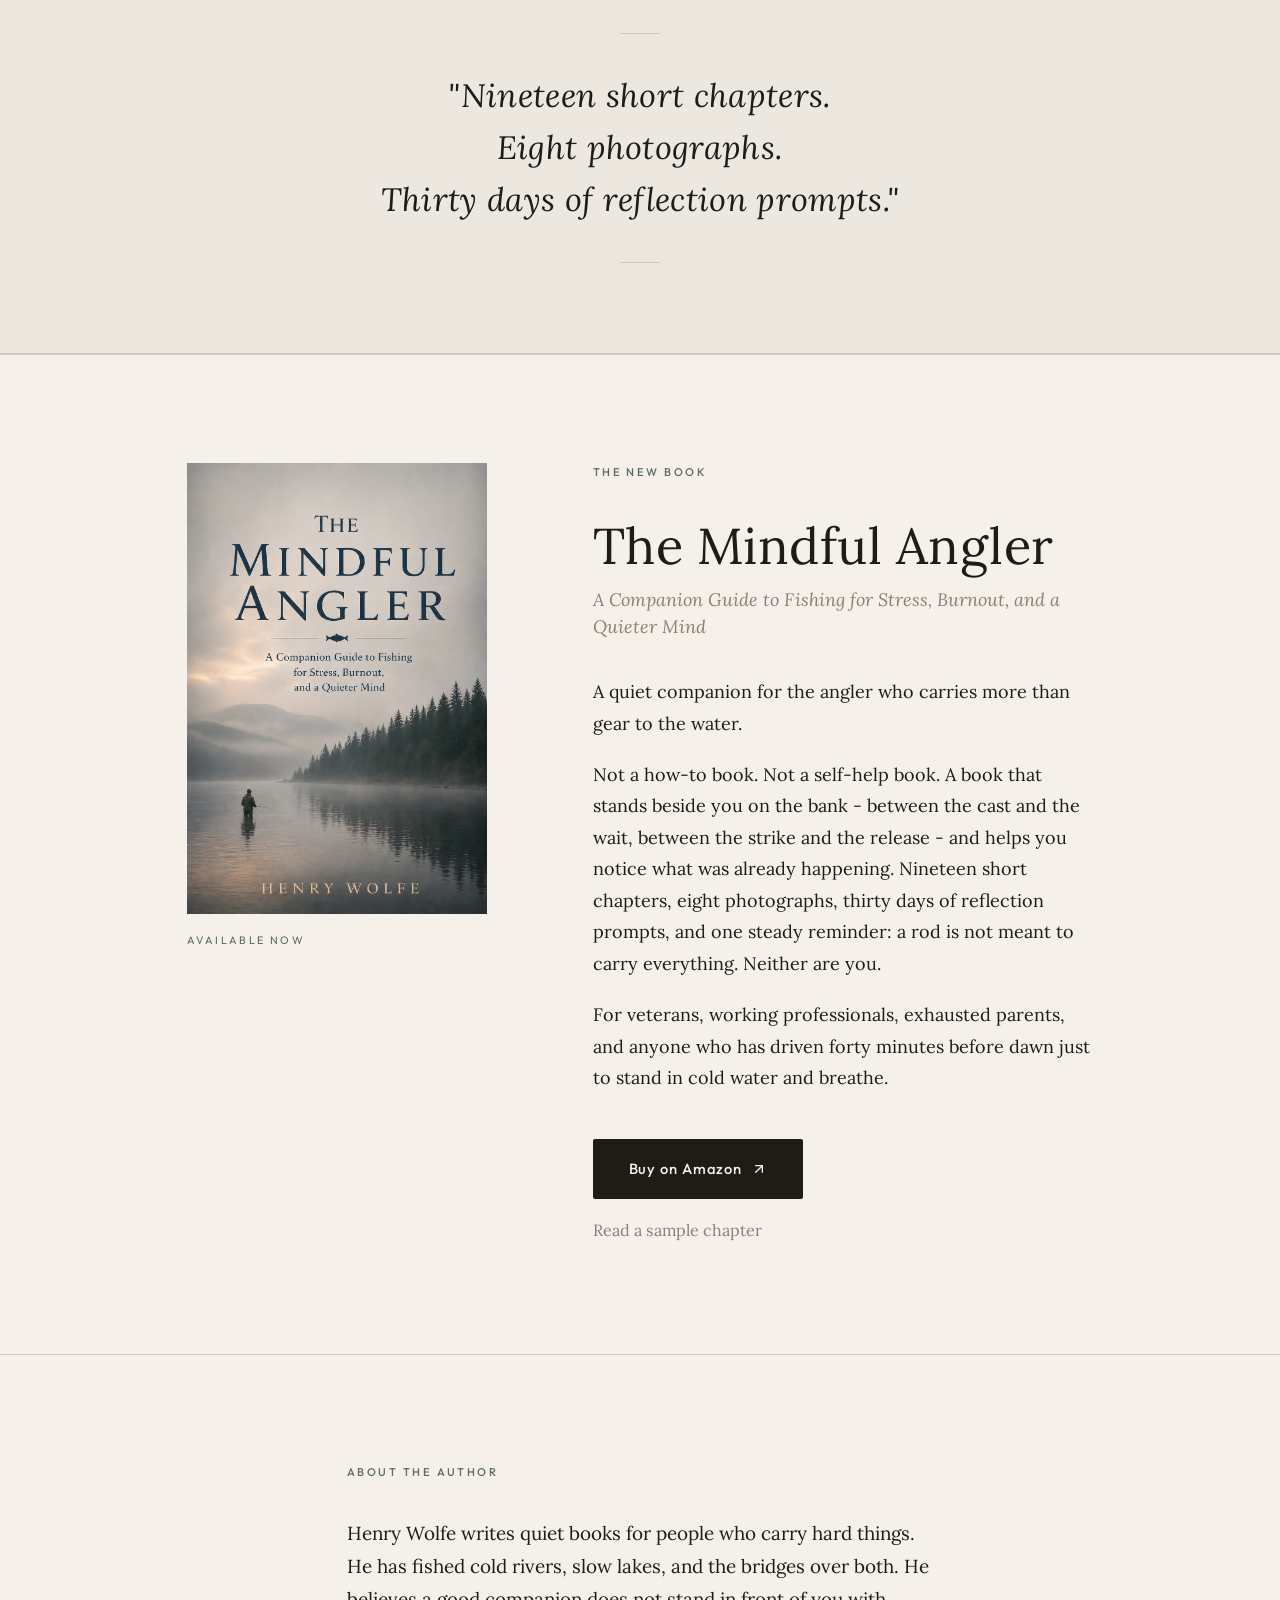
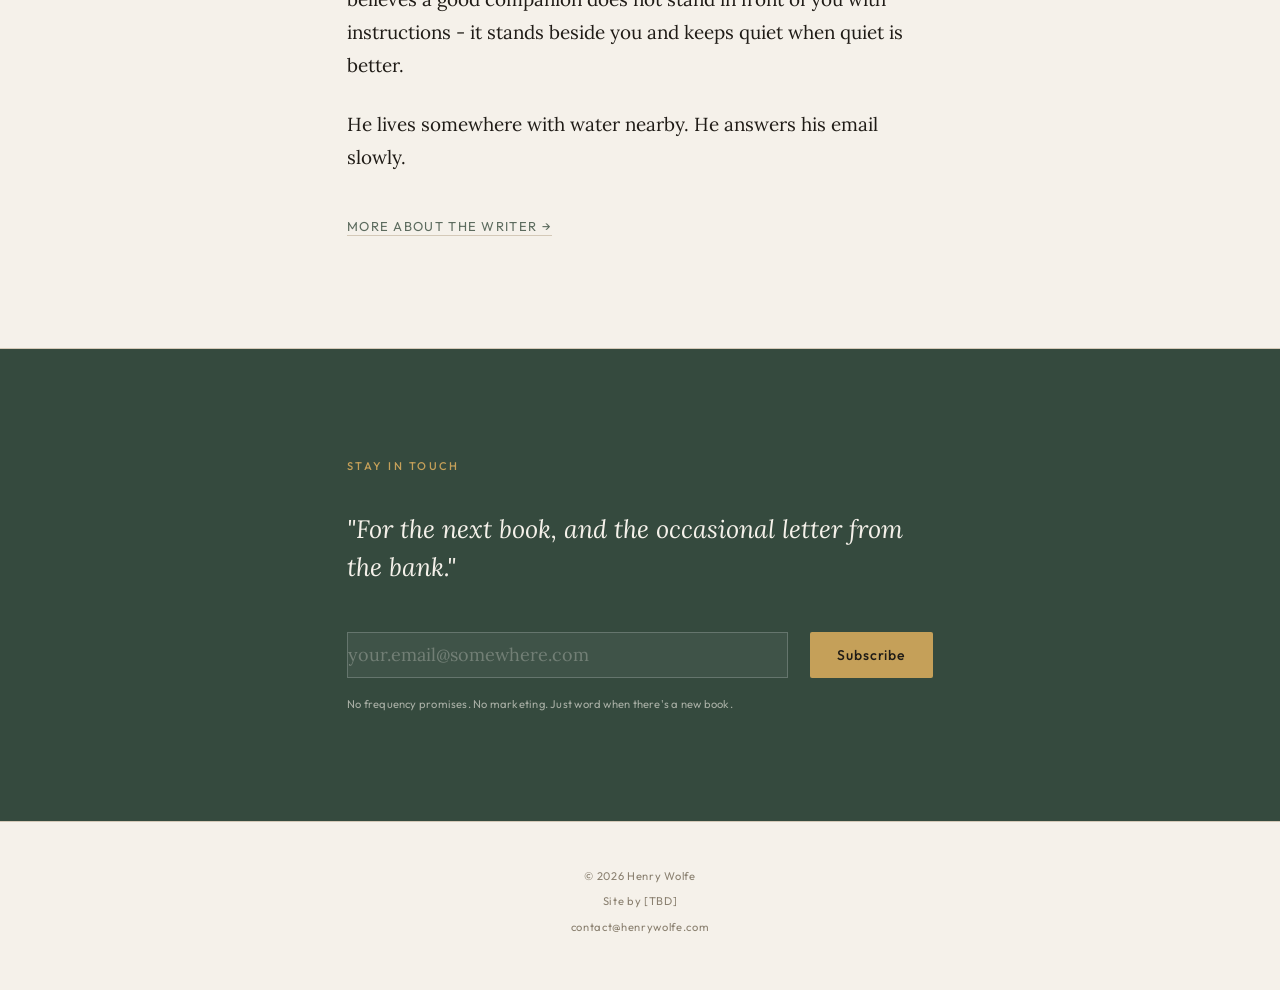
==== commit e86942e8: "feat: setup custom domain, clean URLs, adding sitemap and robots" ====
--- a/index.html
+++ b/index.html
@@ -4,6 +4,16 @@
 <head>
   <meta charset="UTF-8" />
   <meta name="viewport" content="width=device-width, initial-scale=1.0" />
+
+  <!-- Google tag (gtag.js) -->
+  <script async src="https://www.googletagmanager.com/gtag/js?id=G-L98Q47XHGY"></script>
+  <script>
+    window.dataLayer = window.dataLayer || [];
+    function gtag(){dataLayer.push(arguments);}
+    gtag('js', new Date());
+
+    gtag('config', 'G-L98Q47XHGY');
+  </script>
 
   <!-- SEO -->
   <title>Henry Wolfe - Author</title>
@@ -229,6 +239,23 @@
     </div>
   </footer>
 
+  <!-- ===================== COOKIE BANNER ===================== -->
+  <div id="cookie-banner" class="cookie-banner" hidden>
+    <div class="cookie-banner-inner">
+      <div class="cookie-text">
+        <p>This site uses cookies (like Google Analytics) to understand how you read and navigate. No noise, just data.</p>
+      </div>
+      <button id="accept-cookies" class="btn-primary cookie-btn">Accept Cookies</button>
+    </div>
+    <!-- Decor: Vine / Leaf shape -->
+    <svg class="cookie-vine" viewBox="0 0 100 100" preserveAspectRatio="none" aria-hidden="true">
+      <path d="M0,100 C15,80 40,30 100,0" stroke="currentColor" fill="none" stroke-width="4" stroke-linecap="round"/>
+      <path d="M20,60 C35,60 50,45 60,30" stroke="currentColor" fill="none" stroke-width="2" stroke-linecap="round"/>
+      <circle cx="60" cy="30" r="4" fill="currentColor"/>
+      <circle cx="100" cy="0" r="5" fill="currentColor"/>
+    </svg>
+  </div>
+
   <script src="main.js"></script>
 </body>
 
--- a/style.css
+++ b/style.css
@@ -1,1214 +1,1305 @@
-/* ===========================================
-   HENRY WOLFE — AUTHOR SITE
-   style.css — v2
-   =========================================== */
-
-/* --- Custom Properties --- */
-:root {
-  --bg: #F5F1EA;
-  --bg-alt: #EDE8DF;
-  --text: #1F1B16;
-  --accent: #5C6B5E;
-  --rust: #8B5A3C;
-  --gold: #C5A059;
-  --nature-green: #354A3E;
-  --divider: #D4C9B8;
-  --muted: #8A8070;
-  --serif: 'Lora', Georgia, 'Times New Roman', serif;
-  --sans: 'Outfit', system-ui, -apple-system, sans-serif;
-}
-
-/* --- Reset & Base --- */
-*,
-*::before,
-*::after {
-  box-sizing: border-box;
-  margin: 0;
-  padding: 0;
-}
-
-html {
-  scroll-behavior: smooth;
-  font-size: 18px;
-}
-
-body {
-  background-color: var(--bg);
-  color: var(--text);
-  font-family: var(--serif);
-  line-height: 1.65;
-  -webkit-font-smoothing: antialiased;
-  overflow-x: hidden;
-}
-
-img {
-  display: block;
-  max-width: 100%;
-}
-
-a {
-  color: inherit;
-  text-decoration: none;
-}
-
-/* --- Layout Containers --- */
-.container-narrow {
-  max-width: 640px;
-  margin-left: auto;
-  margin-right: auto;
-  padding-left: 1.5rem;
-  padding-right: 1.5rem;
-}
-
-.container-wide {
-  max-width: 960px;
-  margin-left: auto;
-  margin-right: auto;
-  padding-left: 1.5rem;
-  padding-right: 1.5rem;
-}
-
-/* --- Sections --- */
-.section {
-  padding-top: 6rem;
-  padding-bottom: 6rem;
-}
-
-@media (max-width: 640px) {
-  .section {
-    padding-top: 4rem;
-    padding-bottom: 4rem;
-  }
-}
-
-/* --- Section Labels --- */
-.section-label {
-  font-family: var(--sans);
-  font-size: 0.62rem;
-  font-weight: 500;
-  letter-spacing: 0.22em;
-  text-transform: uppercase;
-  color: var(--accent);
-  margin-bottom: 2rem;
-}
-
-/* --- Fade-in on scroll (triggered by JS after fog clears) --- */
-.fade-in {
-  opacity: 0;
-  transform: translateY(18px);
-  transition: opacity 0.7s ease, transform 0.7s ease;
-}
-
-.fade-in.visible {
-  opacity: 1;
-  transform: translateY(0);
-}
-
-/* ===========================================
-   FOG INTRO ANIMATION
-   =========================================== */
-#fog-overlay {
-  position: fixed;
-  inset: 0;
-  z-index: 9999;
-  pointer-events: none;
-  /* Radial mask: transparent center (quote area), opaque edges */
-  -webkit-mask-image: radial-gradient(ellipse 42% 38% at 50% 42%, transparent 0%, rgba(0,0,0,0.15) 40%, rgba(0,0,0,0.85) 70%, black 100%);
-  mask-image: radial-gradient(ellipse 42% 38% at 50% 42%, transparent 0%, rgba(0,0,0,0.15) 40%, rgba(0,0,0,0.85) 70%, black 100%);
-  animation: fogBaseOut 2.5s ease-in 6s forwards;
-}
-
-.fog-cloud {
-  position: absolute;
-  border-radius: 50%;
-  filter: blur(60px);
-  will-change: transform, opacity;
-}
-
-/* Left cloud — drifts out left */
-.fog-c1 {
-  width: 70vw;
-  height: 70vh;
-  background: radial-gradient(ellipse at 60% 50%, rgba(160,172,182,0.98) 0%, rgba(140,155,168,0.6) 50%, transparent 100%);
-  top: -5vh;
-  left: -10vw;
-  animation: fogLeft 8.5s cubic-bezier(0.25, 0, 0.3, 1) 0.1s forwards;
-}
-
-/* Right cloud — drifts out right */
-.fog-c2 {
-  width: 70vw;
-  height: 70vh;
-  background: radial-gradient(ellipse at 40% 50%, rgba(150,165,178,0.95) 0%, rgba(140,155,168,0.6) 50%, transparent 100%);
-  top: 8vh;
-  right: -10vw;
-  animation: fogRight 8.5s cubic-bezier(0.25, 0, 0.3, 1) 0.05s forwards;
-}
-
-/* Top cloud — drifts up */
-.fog-c3 {
-  width: 100vw;
-  height: 50vh;
-  background: radial-gradient(ellipse at 50% 70%, rgba(170,180,190,0.9) 0%, rgba(155,165,175,0.5) 60%, transparent 100%);
-  top: -5vh;
-  left: -5vw;
-  animation: fogUp 7.5s cubic-bezier(0.25, 0, 0.3, 1) 0.2s forwards;
-}
-
-/* Bottom cloud — drifts down */
-.fog-c4 {
-  width: 100vw;
-  height: 50vh;
-  background: radial-gradient(ellipse at 50% 30%, rgba(165,175,185,0.85) 0%, rgba(155,165,175,0.5) 60%, transparent 100%);
-  bottom: -5vh;
-  left: -5vw;
-  animation: fogDown 7.5s cubic-bezier(0.25, 0, 0.3, 1) 0.15s forwards;
-}
-
-/* Corner wisps — fade out in place */
-.fog-c5 {
-  width: 50vw;
-  height: 40vh;
-  background: radial-gradient(ellipse at center, rgba(175,185,195,0.8) 0%, transparent 70%);
-  top: 5vh;
-  left: 25vw;
-  animation: fogFade 6.5s ease-in 0.3s forwards;
-}
-
-@keyframes fogLeft {
-  0% { transform: translateX(0) scale(1); opacity: 1; }
-  15% { transform: translateX(-5vw) scale(1.02); opacity: 1; }
-  100% { transform: translateX(-110%) scale(1.15); opacity: 0; }
-}
-
-@keyframes fogRight {
-  0% { transform: translateX(0) scale(1); opacity: 1; }
-  15% { transform: translateX(5vw) scale(1.02); opacity: 1; }
-  100% { transform: translateX(110%) scale(1.15); opacity: 0; }
-}
-
-@keyframes fogUp {
-  0% { transform: translateY(0) scale(1); opacity: 1; }
-  20% { transform: translateY(-5vh) scale(1.02); opacity: 1; }
-  100% { transform: translateY(-90%) scale(1.15); opacity: 0; }
-}
-
-@keyframes fogDown {
-  0% { transform: translateY(0) scale(1); opacity: 1; }
-  20% { transform: translateY(5vh) scale(1.02); opacity: 1; }
-  100% { transform: translateY(80%) scale(1.15); opacity: 0; }
-}
-
-@keyframes fogFade {
-  0% {
-    opacity: 0.8;
-  }
-  100% {
-    opacity: 0;
-  }
-}
-
-@keyframes fogBaseOut {
-  0% {
-    opacity: 1;
-  }
-  100% {
-    opacity: 0;
-  }
-}
-
-/* ===========================================
-   HEADER / NAV
-   =========================================== */
-#site-header {
-  position: fixed;
-  top: 0;
-  left: 0;
-  right: 0;
-  z-index: 100;
-  transition: background-color 0.35s ease, border-bottom 0.35s ease, box-shadow 0.35s ease;
-  /* Top scrim to ensure nav visibility on light backgrounds */
-  background: linear-gradient(to bottom, rgba(31, 27, 22, 0.45) 0%, rgba(31, 27, 22, 0.15) 50%, transparent 100%);
-}
-
-#site-header.scrolled {
-  background: var(--bg);
-  border-bottom: 1px solid var(--divider);
-  box-shadow: 0 4px 20px rgba(0,0,0,0.04);
-}
-
-#site-header.scrolled {
-  background-color: var(--bg);
-  border-bottom: 1px solid var(--divider);
-}
-
-.nav-inner {
-  max-width: 960px;
-  margin: 0 auto;
-  padding: 1.25rem 1.5rem;
-  display: flex;
-  align-items: center;
-  justify-content: space-between;
-}
-
-.wordmark {
-  font-family: var(--serif);
-  font-size: 0.72rem;
-  font-weight: 600;
-  letter-spacing: 0.22em;
-  text-transform: uppercase;
-  color: var(--gold);
-  text-shadow: 0 1px 2px rgba(0,0,0,0.3);
-  user-select: none;
-}
-
-#site-header.scrolled .wordmark {
-  text-shadow: none;
-}
-
-.nav-links {
-  display: flex;
-  gap: 1.75rem;
-  align-items: center;
-}
-
-.nav-link {
-  font-family: var(--sans);
-  font-size: 0.72rem;
-  font-weight: 600;
-  letter-spacing: 0.12em;
-  text-transform: uppercase;
-  color: var(--gold);
-  opacity: 1;
-  text-shadow: 0 1px 2px rgba(0,0,0,0.4);
-  transition: opacity 0.2s, color 0.2s, text-shadow 0.2s;
-  white-space: nowrap;
-  position: relative;
-}
-
-#site-header.scrolled .nav-link {
-  text-shadow: none;
-}
-
-.nav-link::after {
-  content: '';
-  position: absolute;
-  width: 0;
-  height: 1px;
-  bottom: -4px;
-  left: 0;
-  background-color: var(--gold);
-  transition: width 0.3s ease;
-}
-
-.nav-link:hover {
-  opacity: 1;
-  color: var(--gold);
-}
-
-.nav-link:hover::after {
-  width: 100%;
-}
-
-.nav-link.active {
-  opacity: 1;
-  color: var(--gold);
-}
-
-.nav-link.active::after {
-  width: 100%;
-}
-
-/* --- Burger Menu Button --- */
-.burger {
-  display: none;
-  background: none;
-  border: none;
-  cursor: pointer;
-  padding: 0.5rem;
-  z-index: 201;
-  position: relative;
-}
-
-.burger-line {
-  display: block;
-  width: 22px;
-  height: 2px;
-  background-color: var(--text);
-  margin: 5px 0;
-  border-radius: 2px;
-  transition: transform 0.3s ease, opacity 0.3s ease;
-}
-
-.burger.open .burger-line:nth-child(1) {
-  transform: translateY(7px) rotate(45deg);
-}
-.burger.open .burger-line:nth-child(2) {
-  opacity: 0;
-}
-.burger.open .burger-line:nth-child(3) {
-  transform: translateY(-7px) rotate(-45deg);
-}
-
-/* --- Mobile Menu Overlay --- */
-.mobile-overlay {
-  display: none;
-  position: fixed;
-  inset: 0;
-  background: rgba(31,27,22,0.4);
-  z-index: 150;
-  opacity: 0;
-  transition: opacity 0.3s ease;
-}
-.mobile-overlay.active {
-  display: block;
-  opacity: 1;
-}
-
-/* --- Mobile Slide-out Menu --- */
-.mobile-menu {
-  display: none;
-  position: fixed;
-  top: 0;
-  right: -280px;
-  width: 280px;
-  height: 100vh;
-  background: var(--bg);
-  z-index: 200;
-  padding: 6rem 2rem 2rem;
-  flex-direction: column;
-  gap: 0;
-  box-shadow: -4px 0 24px rgba(0,0,0,0.12);
-  transition: right 0.35s cubic-bezier(0.22, 1, 0.36, 1);
-  overflow-y: auto;
-}
-.mobile-menu.active {
-  right: 0;
-}
-.mobile-menu .mobile-nav-link {
-  font-family: var(--sans);
-  font-size: 0.85rem;
-  font-weight: 500;
-  letter-spacing: 0.12em;
-  text-transform: uppercase;
-  color: var(--text);
-  text-decoration: none;
-  padding: 1.1rem 0;
-  border-bottom: 1px solid var(--divider);
-  display: block;
-  transition: color 0.2s;
-}
-.mobile-menu .mobile-nav-link:first-child {
-  border-top: 1px solid var(--divider);
-}
-.mobile-menu .mobile-nav-link:hover {
-  color: var(--accent);
-}
-.mobile-menu .mobile-nav-link.active {
-  color: var(--accent);
-}
-
-@media (max-width: 720px) {
-  .nav-links {
-    display: none;
-  }
-  .burger {
-    display: block;
-  }
-  .mobile-menu {
-    display: flex;
-  }
-}
-
-@media (max-width: 500px) {
-  .wordmark {
-    font-size: 0.65rem;
-  }
-}
-
-/* ===========================================
-   HERO
-   =========================================== */
-#hero {
-  padding-top: 0;
-}
-
-.hero-image-wrap {
-  width: 100%;
-  height: 70vh;
-  position: relative;
-  overflow: hidden;
-}
-
-@media (max-width: 640px) {
-  .hero-image-wrap {
-    height: 52vh;
-  }
-}
-
-.hero-image {
-  width: 100%;
-  height: 100%;
-  object-fit: cover;
-  object-position: center;
-  filter: saturate(0.88) brightness(0.92);
-}
-
-/* Quote centered over the hero image */
-.hero-overlay-quote {
-  position: absolute;
-  inset: 0;
-  display: flex;
-  flex-direction: column;
-  align-items: center;
-  justify-content: center;
-  padding: 2rem;
-  text-align: center;
-}
-
-.overlay-quote-text {
-  font-family: var(--serif);
-  font-style: italic;
-  font-size: clamp(1.25rem, 3.5vw, 2rem);
-  line-height: 1.55;
-  color: rgba(245, 241, 234, 0.95);
-  text-shadow: 0 2px 24px rgba(0, 0, 0, 0.45), 0 1px 4px rgba(0, 0, 0, 0.3);
-  max-width: 600px;
-  margin-bottom: 0.9rem;
-}
-
-.overlay-quote-attr {
-  font-family: var(--sans);
-  font-size: 0.6rem;
-  letter-spacing: 0.22em;
-  text-transform: uppercase;
-  color: rgba(245, 241, 234, 0.7);
-  text-shadow: 0 1px 8px rgba(0, 0, 0, 0.4);
-}
-
-/* Below-image tagline */
-.hero-below {
-  max-width: 720px;
-  margin: 0 auto;
-  padding: 3.5rem 1.5rem 1rem;
-  text-align: center;
-}
-
-.hero-tagline {
-  font-family: var(--serif);
-  font-style: italic;
-  font-size: clamp(1.1rem, 2.5vw, 1.5rem);
-  line-height: 1.55;
-  color: var(--text);
-  margin-bottom: 0.8rem;
-}
-
-.hero-tagline-attr {
-  font-family: var(--sans);
-  font-size: 0.6rem;
-  letter-spacing: 0.2em;
-  text-transform: uppercase;
-  color: var(--muted);
-}
-
-.scroll-indicator {
-  display: flex;
-  justify-content: center;
-  padding: 1.5rem 0 2.5rem;
-}
-
-.scroll-line {
-  width: 1px;
-  height: 48px;
-  background: linear-gradient(to bottom, var(--divider), transparent);
-}
-
-/* ===========================================
-   FOR WHOM
-   =========================================== */
-#for-whom {
-  border-top: 1px solid var(--divider);
-}
-
-#for-whom .section-label {
-  font-family: var(--serif);
-  font-size: clamp(1.5rem, 3.5vw, 2.2rem);
-  font-weight: 600;
-  letter-spacing: 0.04em;
-  text-transform: none;
-  text-align: center;
-  color: var(--rust);
-  margin-bottom: 2.5rem;
-}
-
-.for-whom-list {
-  list-style: none;
-  margin-top: 2rem;
-  display: flex;
-  flex-direction: column;
-  align-items: center;
-  gap: 1rem;
-  text-align: center;
-}
-
-.for-whom-item {
-  display: flex;
-  align-items: baseline;
-  gap: 0.75rem;
-  font-family: var(--serif);
-  font-size: 1.1rem;
-  line-height: 1.5;
-  color: var(--text);
-}
-
-.for-whom-arrow {
-  flex-shrink: 0;
-  color: var(--gold);
-  font-size: 1rem;
-}
-
-
-/* ===========================================
-   PULL QUOTE
-   =========================================== */
-.section-pull {
-  padding: 5rem 1.5rem;
-  background-color: var(--bg-alt);
-  border-top: 1px solid var(--divider);
-  border-bottom: 1px solid var(--divider);
-}
-
-.pull-quote-inner {
-  display: flex;
-  flex-direction: column;
-  align-items: center;
-  gap: 2rem;
-  max-width: 560px;
-  margin: 0 auto;
-  text-align: center;
-}
-
-.pull-rule {
-  display: block;
-  width: 40px;
-  height: 1px;
-  background-color: var(--divider);
-}
-
-.pull-quote-text {
-  font-family: var(--serif);
-  font-size: clamp(1.3rem, 3vw, 1.8rem);
-  font-style: italic;
-  font-weight: 400;
-  line-height: 1.6;
-  color: var(--text);
-  letter-spacing: 0.01em;
-}
-
-/* ===========================================
-   BOOK 3D SHOWCASE
-   =========================================== */
-.section-showcase {
-  padding: 5rem 1.5rem;
-  background-color: var(--bg-alt);
-}
-
-.showcase-inner {
-  display: flex;
-  justify-content: center;
-  align-items: center;
-}
-
-.showcase-img {
-  max-width: 460px;
-  width: 100%;
-  height: auto;
-  filter: saturate(0.9);
-  transition: transform 0.4s ease;
-}
-
-.showcase-img:hover {
-  transform: scale(1.02) translateY(-4px);
-}
-
-@media (max-width: 640px) {
-  .showcase-img {
-    max-width: 85vw;
-  }
-}
-
-/* ===========================================
-   NEWSLETTER
-   =========================================== */
-#subscribe {
-  padding: 6rem 1.5rem;
-  background-color: var(--nature-green);
-  color: var(--bg);
-  border-top: 1px solid rgba(255,255,255,0.1);
-}
-
-#subscribe .section-label {
-  color: var(--gold);
-}
-
-#subscribe .newsletter-heading {
-  color: var(--bg);
-}
-
-#subscribe .email-input {
-  background-color: rgba(255,255,255,0.05);
-  border: 1px solid rgba(255,255,255,0.2);
-  color: var(--bg);
-}
-
-#subscribe .email-input::placeholder {
-  color: rgba(245, 241, 234, 0.4);
-}
-
-#subscribe .btn-subscribe {
-  background-color: var(--gold);
-  color: #1F1B16;
-}
-
-#subscribe .btn-subscribe:hover {
-  background-color: #D4AF37;
-}
-
-#subscribe .form-disclosure {
-  color: rgba(245, 241, 234, 0.6);
-}
-
-#subscribe .subscribe-success {
-  color: var(--gold);
-}
-#books {
-  border-top: 1px solid var(--divider);
-}
-
-.book-card {
-  display: grid;
-  grid-template-columns: 2fr 3fr;
-  gap: 4rem;
-  align-items: start;
-}
-
-@media (max-width: 720px) {
-  .book-card {
-    grid-template-columns: 1fr;
-    gap: 2.5rem;
-  }
-}
-
-.book-cover-col {
-  display: flex;
-  flex-direction: column;
-  align-items: flex-start;
-  gap: 1rem;
-}
-
-@media (max-width: 720px) {
-  .book-cover-col {
-    align-items: center;
-  }
-}
-
-.cover-link {
-  display: block;
-  width: 100%;
-  max-width: 300px;
-}
-
-.book-cover {
-  width: 100%;
-  max-width: 300px;
-  height: auto;
-  filter: saturate(0.9);
-  transition: transform 0.3s ease;
-}
-
-.book-cover:hover {
-  transform: scale(1.02);
-}
-
-.available-label {
-  font-family: var(--sans);
-  font-size: 0.6rem;
-  letter-spacing: 0.22em;
-  text-transform: uppercase;
-  color: var(--accent);
-}
-
-.book-text-col {
-  display: flex;
-  flex-direction: column;
-  gap: 0;
-}
-
-.book-title {
-  font-family: var(--serif);
-  font-size: clamp(2rem, 4vw, 2.8rem);
-  font-weight: 400;
-  line-height: 1.15;
-  letter-spacing: 0.01em;
-  margin-bottom: 0.6rem;
-  margin-top: 0;
-}
-
-.book-subtitle {
-  font-family: var(--serif);
-  font-size: 1rem;
-  font-style: italic;
-  color: var(--muted);
-  line-height: 1.5;
-  margin-bottom: 2rem;
-}
-
-.book-description {
-  display: flex;
-  flex-direction: column;
-  gap: 1.1rem;
-  margin-bottom: 2.5rem;
-}
-
-.book-description p {
-  font-family: var(--serif);
-  font-size: 1rem;
-  line-height: 1.75;
-}
-
-.book-ctas {
-  display: flex;
-  flex-direction: column;
-  align-items: flex-start;
-  gap: 1rem;
-}
-
-.btn-primary {
-  display: inline-flex;
-  align-items: center;
-  gap: 0.5rem;
-  background-color: var(--text);
-  color: var(--bg);
-  font-family: var(--sans);
-  font-size: 0.82rem;
-  font-weight: 500;
-  letter-spacing: 0.06em;
-  padding: 1rem 2rem;
-  border-radius: 2px;
-  border: none;
-  cursor: pointer;
-  text-decoration: none;
-  transition: background-color 0.25s ease;
-}
-
-.btn-primary:hover {
-  background-color: var(--rust);
-}
-
-.btn-icon {
-  flex-shrink: 0;
-}
-
-.btn-secondary {
-  font-family: var(--serif);
-  font-size: 0.9rem;
-  color: var(--muted);
-  border-bottom: 1px solid transparent;
-  padding-bottom: 1px;
-  transition: color 0.2s, border-bottom-color 0.2s;
-}
-
-.btn-secondary:hover {
-  color: var(--text);
-  border-bottom-color: var(--divider);
-}
-
-/* ===========================================
-   ABOUT (homepage snippet)
-   =========================================== */
-#about {
-  border-top: 1px solid var(--divider);
-}
-
-.about-text {
-  display: flex;
-  flex-direction: column;
-  gap: 1.4rem;
-  margin-bottom: 2rem;
-}
-
-.about-text p {
-  font-family: var(--serif);
-  font-size: 1.05rem;
-  line-height: 1.75;
-}
-
-.about-more-link {
-  font-family: var(--sans);
-  font-size: 0.72rem;
-  letter-spacing: 0.1em;
-  text-transform: uppercase;
-  color: var(--accent);
-  border-bottom: 1px solid var(--divider);
-  padding-bottom: 1px;
-  transition: color 0.2s, border-bottom-color 0.2s;
-}
-
-.about-more-link:hover {
-  color: var(--rust);
-  border-bottom-color: var(--rust);
-}
-
-/* ===========================================
-   NEWSLETTER
-   =========================================== */
-#subscribe {
-  border-top: 1px solid var(--divider);
-}
-
-.newsletter-heading {
-  font-family: var(--serif);
-  font-size: clamp(1.1rem, 2.5vw, 1.4rem);
-  font-weight: 400;
-  font-style: italic;
-  line-height: 1.5;
-  margin-bottom: 2.5rem;
-  color: var(--text);
-}
-
-.subscribe-form {
-  display: flex;
-  flex-direction: column;
-  gap: 1rem;
-}
-
-.form-row {
-  display: flex;
-  align-items: stretch;
-}
-
-@media (max-width: 500px) {
-  .form-row {
-    flex-direction: column;
-    gap: 1rem;
-  }
-}
-
-.email-input {
-  flex: 1;
-  background-color: transparent;
-  border: none;
-  border-bottom: 1px solid var(--divider);
-  font-family: var(--serif);
-  font-size: 1rem;
-  color: var(--text);
-  padding: 0.6rem 0;
-  outline: none;
-  transition: border-bottom-color 0.2s;
-}
-
-.email-input::placeholder {
-  color: var(--muted);
-  opacity: 0.7;
-}
-
-.email-input:focus {
-  border-bottom-color: var(--accent);
-}
-
-.btn-subscribe {
-  background-color: var(--text);
-  color: var(--bg);
-  font-family: var(--sans);
-  font-size: 0.78rem;
-  font-weight: 500;
-  letter-spacing: 0.06em;
-  padding: 0.7rem 1.5rem;
-  border-radius: 2px;
-  border: none;
-  cursor: pointer;
-  margin-left: 1.25rem;
-  white-space: nowrap;
-  transition: background-color 0.25s ease;
-}
-
-.btn-subscribe:hover {
-  background-color: var(--rust);
-}
-
-.btn-subscribe:disabled {
-  opacity: 0.6;
-  cursor: default;
-}
-
-@media (max-width: 500px) {
-  .btn-subscribe {
-    margin-left: 0;
-    align-self: flex-start;
-    padding: 0.75rem 1.5rem;
-  }
-}
-
-.form-disclosure {
-  font-family: var(--sans);
-  font-size: 0.62rem;
-  color: var(--muted);
-  letter-spacing: 0.02em;
-  line-height: 1.5;
-}
-
-.subscribe-success {
-  font-family: var(--serif);
-  font-size: 1.1rem;
-  font-style: italic;
-  color: var(--accent);
-  line-height: 1.6;
-  padding: 1rem 0;
-}
-
-.subscribe-success[hidden] {
-  display: none;
-}
-
-/* ===========================================
-   FOOTER
-   =========================================== */
-#footer {
-  padding-bottom: 3rem;
-}
-
-.footer-divider {
-  width: 100%;
-  height: 1px;
-  background-color: var(--divider);
-  margin-bottom: 2.5rem;
-}
-
-.footer-inner {
-  display: flex;
-  flex-direction: column;
-  align-items: center;
-  gap: 0.4rem;
-  text-align: center;
-}
-
-.footer-inner p {
-  font-family: var(--sans);
-  font-size: 0.62rem;
-  color: var(--muted);
-  letter-spacing: 0.06em;
-}
-
-.footer-link {
-  color: var(--muted);
-  border-bottom: 1px solid transparent;
-  transition: color 0.2s, border-bottom-color 0.2s;
-}
-
-.footer-link:hover {
-  color: var(--text);
-  border-bottom-color: var(--divider);
-}
-
-.footer-muted {
-  color: var(--muted);
-}
-
-/* ===========================================
-   ABOUT PAGE SPECIFIC STYLES
-   =========================================== */
-.about-page-hero {
-  padding-top: 8rem;
-  padding-bottom: 4rem;
-  border-bottom: 1px solid var(--divider);
-}
-
-.about-page-eyebrow {
-  font-family: var(--sans);
-  font-size: 0.62rem;
-  font-weight: 500;
-  letter-spacing: 0.22em;
-  text-transform: uppercase;
-  color: var(--accent);
-  margin-bottom: 1.5rem;
-}
-
-.about-page-title {
-  font-family: var(--serif);
-  font-size: clamp(2.2rem, 5vw, 3.5rem);
-  font-weight: 400;
-  line-height: 1.15;
-  letter-spacing: 0.01em;
-  margin-bottom: 0;
-}
-
-.about-page-title em {
-  font-style: italic;
-  color: var(--muted);
-}
-
-.about-page-body {
-  padding-top: 4rem;
-  padding-bottom: 6rem;
-}
-
-.about-page-body .bio-block {
-  display: flex;
-  flex-direction: column;
-  gap: 1.6rem;
-  margin-bottom: 4rem;
-}
-
-.about-page-body .bio-block p {
-  font-family: var(--serif);
-  font-size: 1.08rem;
-  line-height: 1.8;
-  color: var(--text);
-}
-
-.about-divider {
-  width: 40px;
-  height: 1px;
-  background-color: var(--divider);
-  margin: 3rem 0;
-}
-
-.about-craft-label {
-  font-family: var(--sans);
-  font-size: 0.62rem;
-  font-weight: 500;
-  letter-spacing: 0.22em;
-  text-transform: uppercase;
-  color: var(--accent);
-  margin-bottom: 1.5rem;
-}
-
-.about-craft-block {
-  display: flex;
-  flex-direction: column;
-  gap: 1.4rem;
-  margin-bottom: 3rem;
-}
-
-.about-craft-block p {
-  font-family: var(--serif);
-  font-size: 1.05rem;
-  line-height: 1.78;
-}
-
-.about-contact {
-  font-family: var(--sans);
-  font-size: 0.72rem;
-  letter-spacing: 0.1em;
-  text-transform: uppercase;
-  color: var(--accent);
-  border-bottom: 1px solid var(--divider);
-  padding-bottom: 1px;
-  transition: color 0.2s;
-}
-
-.about-contact:hover {
-  color: var(--rust);
-}
-
-.about-closing-quote {
-  margin-top: 4rem;
-  padding: 2.5rem 0 0;
-  border-top: 1px solid var(--divider);
-}
-
-.about-closing-quote p {
-  font-family: var(--serif);
-  font-size: 1.15rem;
-  font-style: italic;
-  color: var(--muted);
-  line-height: 1.65;
-}
-
-/* ===========================================
-   READ A PART PAGE
-   =========================================== */
-.read-page-hero {
-  padding-top: 8rem;
-  padding-bottom: 4rem;
-  border-bottom: 1px solid var(--divider);
-}
-
-.read-page-eyebrow {
-  font-family: var(--sans);
-  font-size: 0.62rem;
-  font-weight: 500;
-  letter-spacing: 0.22em;
-  text-transform: uppercase;
-  color: var(--accent);
-  margin-bottom: 1.5rem;
-}
-
-.read-page-title {
-  font-family: var(--serif);
-  font-size: clamp(2rem, 4.5vw, 3rem);
-  font-weight: 400;
-  line-height: 1.2;
-  letter-spacing: 0.01em;
-  margin-bottom: 0.6rem;
-}
-
-.read-page-title em {
-  font-style: italic;
-  color: var(--muted);
-}
-
-.read-page-body {
-  padding-top: 4rem;
-  padding-bottom: 6rem;
-}
-
-.read-page-body .excerpt-block {
-  display: flex;
-  flex-direction: column;
-  gap: 1.5rem;
-  margin-bottom: 2rem;
-}
-
-.read-page-body .excerpt-block p {
-  font-family: var(--serif);
-  font-size: 1.08rem;
-  line-height: 1.85;
-  color: var(--text);
-}
-
-.excerpt-divider {
-  width: 60px;
-  height: 1px;
-  background-color: var(--divider);
-  margin: 3rem auto;
-}
-
-.read-page-cta {
-  text-align: center;
-  margin-top: 3rem;
-  padding-top: 3rem;
-  border-top: 1px solid var(--divider);
-}
-
-.btn-continue {
-  display: inline-flex;
-  align-items: center;
-  gap: 0.5rem;
-  background-color: var(--text);
-  color: var(--bg);
-  font-family: var(--sans);
-  font-size: 0.82rem;
-  font-weight: 500;
-  letter-spacing: 0.06em;
-  padding: 1rem 2.5rem;
-  border-radius: 2px;
-  border: none;
-  cursor: pointer;
-  text-decoration: none;
-  transition: background-color 0.25s ease;
-}
-
-.btn-continue:hover {
-  background-color: var(--rust);
-}+/* ===========================================
+   HENRY WOLFE — AUTHOR SITE
+   style.css — v2
+   =========================================== */
+
+/* --- Custom Properties --- */
+:root {
+  --bg: #F5F1EA;
+  --bg-alt: #EDE8DF;
+  --text: #1F1B16;
+  --accent: #5C6B5E;
+  --rust: #8B5A3C;
+  --gold: #C5A059;
+  --nature-green: #354A3E;
+  --divider: #D4C9B8;
+  --muted: #8A8070;
+  --serif: 'Lora', Georgia, 'Times New Roman', serif;
+  --sans: 'Outfit', system-ui, -apple-system, sans-serif;
+}
+
+/* --- Reset & Base --- */
+*,
+*::before,
+*::after {
+  box-sizing: border-box;
+  margin: 0;
+  padding: 0;
+}
+
+html {
+  scroll-behavior: smooth;
+  font-size: 18px;
+}
+
+body {
+  background-color: var(--bg);
+  color: var(--text);
+  font-family: var(--serif);
+  line-height: 1.65;
+  -webkit-font-smoothing: antialiased;
+  overflow-x: hidden;
+}
+
+img {
+  display: block;
+  max-width: 100%;
+}
+
+a {
+  color: inherit;
+  text-decoration: none;
+}
+
+/* --- Layout Containers --- */
+.container-narrow {
+  max-width: 640px;
+  margin-left: auto;
+  margin-right: auto;
+  padding-left: 1.5rem;
+  padding-right: 1.5rem;
+}
+
+.container-wide {
+  max-width: 960px;
+  margin-left: auto;
+  margin-right: auto;
+  padding-left: 1.5rem;
+  padding-right: 1.5rem;
+}
+
+/* --- Sections --- */
+.section {
+  padding-top: 6rem;
+  padding-bottom: 6rem;
+}
+
+@media (max-width: 640px) {
+  .section {
+    padding-top: 4rem;
+    padding-bottom: 4rem;
+  }
+}
+
+/* --- Section Labels --- */
+.section-label {
+  font-family: var(--sans);
+  font-size: 0.62rem;
+  font-weight: 500;
+  letter-spacing: 0.22em;
+  text-transform: uppercase;
+  color: var(--accent);
+  margin-bottom: 2rem;
+}
+
+/* --- Fade-in on scroll (triggered by JS after fog clears) --- */
+.fade-in {
+  opacity: 0;
+  transform: translateY(18px);
+  transition: opacity 0.7s ease, transform 0.7s ease;
+}
+
+.fade-in.visible {
+  opacity: 1;
+  transform: translateY(0);
+}
+
+/* ===========================================
+   FOG INTRO ANIMATION
+   =========================================== */
+#fog-overlay {
+  position: fixed;
+  inset: 0;
+  z-index: 9999;
+  pointer-events: none;
+  /* Radial mask: transparent center (quote area), opaque edges */
+  -webkit-mask-image: radial-gradient(ellipse 42% 38% at 50% 42%, transparent 0%, rgba(0,0,0,0.15) 40%, rgba(0,0,0,0.85) 70%, black 100%);
+  mask-image: radial-gradient(ellipse 42% 38% at 50% 42%, transparent 0%, rgba(0,0,0,0.15) 40%, rgba(0,0,0,0.85) 70%, black 100%);
+  animation: fogBaseOut 2.5s ease-in 6s forwards;
+}
+
+.fog-cloud {
+  position: absolute;
+  border-radius: 50%;
+  filter: blur(60px);
+  will-change: transform, opacity;
+}
+
+/* Left cloud — drifts out left */
+.fog-c1 {
+  width: 70vw;
+  height: 70vh;
+  background: radial-gradient(ellipse at 60% 50%, rgba(160,172,182,0.98) 0%, rgba(140,155,168,0.6) 50%, transparent 100%);
+  top: -5vh;
+  left: -10vw;
+  animation: fogLeft 8.5s cubic-bezier(0.25, 0, 0.3, 1) 0.1s forwards;
+}
+
+/* Right cloud — drifts out right */
+.fog-c2 {
+  width: 70vw;
+  height: 70vh;
+  background: radial-gradient(ellipse at 40% 50%, rgba(150,165,178,0.95) 0%, rgba(140,155,168,0.6) 50%, transparent 100%);
+  top: 8vh;
+  right: -10vw;
+  animation: fogRight 8.5s cubic-bezier(0.25, 0, 0.3, 1) 0.05s forwards;
+}
+
+/* Top cloud — drifts up */
+.fog-c3 {
+  width: 100vw;
+  height: 50vh;
+  background: radial-gradient(ellipse at 50% 70%, rgba(170,180,190,0.9) 0%, rgba(155,165,175,0.5) 60%, transparent 100%);
+  top: -5vh;
+  left: -5vw;
+  animation: fogUp 7.5s cubic-bezier(0.25, 0, 0.3, 1) 0.2s forwards;
+}
+
+/* Bottom cloud — drifts down */
+.fog-c4 {
+  width: 100vw;
+  height: 50vh;
+  background: radial-gradient(ellipse at 50% 30%, rgba(165,175,185,0.85) 0%, rgba(155,165,175,0.5) 60%, transparent 100%);
+  bottom: -5vh;
+  left: -5vw;
+  animation: fogDown 7.5s cubic-bezier(0.25, 0, 0.3, 1) 0.15s forwards;
+}
+
+/* Corner wisps — fade out in place */
+.fog-c5 {
+  width: 50vw;
+  height: 40vh;
+  background: radial-gradient(ellipse at center, rgba(175,185,195,0.8) 0%, transparent 70%);
+  top: 5vh;
+  left: 25vw;
+  animation: fogFade 6.5s ease-in 0.3s forwards;
+}
+
+@keyframes fogLeft {
+  0% { transform: translateX(0) scale(1); opacity: 1; }
+  15% { transform: translateX(-5vw) scale(1.02); opacity: 1; }
+  100% { transform: translateX(-110%) scale(1.15); opacity: 0; }
+}
+
+@keyframes fogRight {
+  0% { transform: translateX(0) scale(1); opacity: 1; }
+  15% { transform: translateX(5vw) scale(1.02); opacity: 1; }
+  100% { transform: translateX(110%) scale(1.15); opacity: 0; }
+}
+
+@keyframes fogUp {
+  0% { transform: translateY(0) scale(1); opacity: 1; }
+  20% { transform: translateY(-5vh) scale(1.02); opacity: 1; }
+  100% { transform: translateY(-90%) scale(1.15); opacity: 0; }
+}
+
+@keyframes fogDown {
+  0% { transform: translateY(0) scale(1); opacity: 1; }
+  20% { transform: translateY(5vh) scale(1.02); opacity: 1; }
+  100% { transform: translateY(80%) scale(1.15); opacity: 0; }
+}
+
+@keyframes fogFade {
+  0% {
+    opacity: 0.8;
+  }
+  100% {
+    opacity: 0;
+  }
+}
+
+@keyframes fogBaseOut {
+  0% {
+    opacity: 1;
+  }
+  100% {
+    opacity: 0;
+  }
+}
+
+/* ===========================================
+   HEADER / NAV
+   =========================================== */
+#site-header {
+  position: fixed;
+  top: 0;
+  left: 0;
+  right: 0;
+  z-index: 100;
+  transition: background-color 0.35s ease, border-bottom 0.35s ease, box-shadow 0.35s ease;
+  /* Top scrim to ensure nav visibility on light backgrounds */
+  background: linear-gradient(to bottom, rgba(31, 27, 22, 0.45) 0%, rgba(31, 27, 22, 0.15) 50%, transparent 100%);
+}
+
+#site-header.scrolled {
+  background: var(--bg);
+  border-bottom: 1px solid var(--divider);
+  box-shadow: 0 4px 20px rgba(0,0,0,0.04);
+}
+
+#site-header.scrolled {
+  background-color: var(--bg);
+  border-bottom: 1px solid var(--divider);
+}
+
+.nav-inner {
+  max-width: 960px;
+  margin: 0 auto;
+  padding: 1.25rem 1.5rem;
+  display: flex;
+  align-items: center;
+  justify-content: space-between;
+}
+
+.wordmark {
+  font-family: var(--serif);
+  font-size: 0.72rem;
+  font-weight: 600;
+  letter-spacing: 0.22em;
+  text-transform: uppercase;
+  color: var(--gold);
+  text-shadow: 0 1px 2px rgba(0,0,0,0.3);
+  user-select: none;
+}
+
+#site-header.scrolled .wordmark {
+  text-shadow: none;
+}
+
+.nav-links {
+  display: flex;
+  gap: 1.75rem;
+  align-items: center;
+}
+
+.nav-link {
+  font-family: var(--sans);
+  font-size: 0.72rem;
+  font-weight: 600;
+  letter-spacing: 0.12em;
+  text-transform: uppercase;
+  color: var(--gold);
+  opacity: 1;
+  text-shadow: 0 1px 2px rgba(0,0,0,0.4);
+  transition: opacity 0.2s, color 0.2s, text-shadow 0.2s;
+  white-space: nowrap;
+  position: relative;
+}
+
+#site-header.scrolled .nav-link {
+  text-shadow: none;
+}
+
+.nav-link::after {
+  content: '';
+  position: absolute;
+  width: 0;
+  height: 1px;
+  bottom: -4px;
+  left: 0;
+  background-color: var(--gold);
+  transition: width 0.3s ease;
+}
+
+.nav-link:hover {
+  opacity: 1;
+  color: var(--gold);
+}
+
+.nav-link:hover::after {
+  width: 100%;
+}
+
+.nav-link.active {
+  opacity: 1;
+  color: var(--gold);
+}
+
+.nav-link.active::after {
+  width: 100%;
+}
+
+/* --- Burger Menu Button --- */
+.burger {
+  display: none;
+  background: none;
+  border: none;
+  cursor: pointer;
+  padding: 0.5rem;
+  z-index: 201;
+  position: relative;
+}
+
+.burger-line {
+  display: block;
+  width: 22px;
+  height: 2px;
+  background-color: var(--text);
+  margin: 5px 0;
+  border-radius: 2px;
+  transition: transform 0.3s ease, opacity 0.3s ease;
+}
+
+.burger.open .burger-line:nth-child(1) {
+  transform: translateY(7px) rotate(45deg);
+}
+.burger.open .burger-line:nth-child(2) {
+  opacity: 0;
+}
+.burger.open .burger-line:nth-child(3) {
+  transform: translateY(-7px) rotate(-45deg);
+}
+
+/* --- Mobile Menu Overlay --- */
+.mobile-overlay {
+  display: none;
+  position: fixed;
+  inset: 0;
+  background: rgba(31,27,22,0.4);
+  z-index: 150;
+  opacity: 0;
+  transition: opacity 0.3s ease;
+}
+.mobile-overlay.active {
+  display: block;
+  opacity: 1;
+}
+
+/* --- Mobile Slide-out Menu --- */
+.mobile-menu {
+  display: none;
+  position: fixed;
+  top: 0;
+  right: -280px;
+  width: 280px;
+  height: 100vh;
+  background: var(--bg);
+  z-index: 200;
+  padding: 6rem 2rem 2rem;
+  flex-direction: column;
+  gap: 0;
+  box-shadow: -4px 0 24px rgba(0,0,0,0.12);
+  transition: right 0.35s cubic-bezier(0.22, 1, 0.36, 1);
+  overflow-y: auto;
+}
+.mobile-menu.active {
+  right: 0;
+}
+.mobile-menu .mobile-nav-link {
+  font-family: var(--sans);
+  font-size: 0.85rem;
+  font-weight: 500;
+  letter-spacing: 0.12em;
+  text-transform: uppercase;
+  color: var(--text);
+  text-decoration: none;
+  padding: 1.1rem 0;
+  border-bottom: 1px solid var(--divider);
+  display: block;
+  transition: color 0.2s;
+}
+.mobile-menu .mobile-nav-link:first-child {
+  border-top: 1px solid var(--divider);
+}
+.mobile-menu .mobile-nav-link:hover {
+  color: var(--accent);
+}
+.mobile-menu .mobile-nav-link.active {
+  color: var(--accent);
+}
+
+@media (max-width: 720px) {
+  .nav-links {
+    display: none;
+  }
+  .burger {
+    display: block;
+  }
+  .mobile-menu {
+    display: flex;
+  }
+}
+
+@media (max-width: 500px) {
+  .wordmark {
+    font-size: 0.65rem;
+  }
+}
+
+/* ===========================================
+   HERO
+   =========================================== */
+#hero {
+  padding-top: 0;
+}
+
+.hero-image-wrap {
+  width: 100%;
+  height: 70vh;
+  position: relative;
+  overflow: hidden;
+}
+
+@media (max-width: 640px) {
+  .hero-image-wrap {
+    height: 52vh;
+  }
+}
+
+.hero-image {
+  width: 100%;
+  height: 100%;
+  object-fit: cover;
+  object-position: center;
+  filter: saturate(0.88) brightness(0.92);
+}
+
+/* Quote centered over the hero image */
+.hero-overlay-quote {
+  position: absolute;
+  inset: 0;
+  display: flex;
+  flex-direction: column;
+  align-items: center;
+  justify-content: center;
+  padding: 2rem;
+  text-align: center;
+}
+
+.overlay-quote-text {
+  font-family: var(--serif);
+  font-style: italic;
+  font-size: clamp(1.25rem, 3.5vw, 2rem);
+  line-height: 1.55;
+  color: rgba(245, 241, 234, 0.95);
+  text-shadow: 0 2px 24px rgba(0, 0, 0, 0.45), 0 1px 4px rgba(0, 0, 0, 0.3);
+  max-width: 600px;
+  margin-bottom: 0.9rem;
+}
+
+.overlay-quote-attr {
+  font-family: var(--sans);
+  font-size: 0.6rem;
+  letter-spacing: 0.22em;
+  text-transform: uppercase;
+  color: rgba(245, 241, 234, 0.7);
+  text-shadow: 0 1px 8px rgba(0, 0, 0, 0.4);
+}
+
+/* Below-image tagline */
+.hero-below {
+  max-width: 720px;
+  margin: 0 auto;
+  padding: 3.5rem 1.5rem 1rem;
+  text-align: center;
+}
+
+.hero-tagline {
+  font-family: var(--serif);
+  font-style: italic;
+  font-size: clamp(1.1rem, 2.5vw, 1.5rem);
+  line-height: 1.55;
+  color: var(--text);
+  margin-bottom: 0.8rem;
+}
+
+.hero-tagline-attr {
+  font-family: var(--sans);
+  font-size: 0.6rem;
+  letter-spacing: 0.2em;
+  text-transform: uppercase;
+  color: var(--muted);
+}
+
+.scroll-indicator {
+  display: flex;
+  justify-content: center;
+  padding: 1.5rem 0 2.5rem;
+}
+
+.scroll-line {
+  width: 1px;
+  height: 48px;
+  background: linear-gradient(to bottom, var(--divider), transparent);
+}
+
+/* ===========================================
+   FOR WHOM
+   =========================================== */
+#for-whom {
+  border-top: 1px solid var(--divider);
+}
+
+#for-whom .section-label {
+  font-family: var(--serif);
+  font-size: clamp(1.5rem, 3.5vw, 2.2rem);
+  font-weight: 600;
+  letter-spacing: 0.04em;
+  text-transform: none;
+  text-align: center;
+  color: var(--rust);
+  margin-bottom: 2.5rem;
+}
+
+.for-whom-list {
+  list-style: none;
+  margin-top: 2rem;
+  display: flex;
+  flex-direction: column;
+  align-items: center;
+  gap: 1rem;
+  text-align: center;
+}
+
+.for-whom-item {
+  display: flex;
+  align-items: baseline;
+  gap: 0.75rem;
+  font-family: var(--serif);
+  font-size: 1.1rem;
+  line-height: 1.5;
+  color: var(--text);
+}
+
+.for-whom-arrow {
+  flex-shrink: 0;
+  color: var(--gold);
+  font-size: 1rem;
+}
+
+
+/* ===========================================
+   PULL QUOTE
+   =========================================== */
+.section-pull {
+  padding: 5rem 1.5rem;
+  background-color: var(--bg-alt);
+  border-top: 1px solid var(--divider);
+  border-bottom: 1px solid var(--divider);
+}
+
+.pull-quote-inner {
+  display: flex;
+  flex-direction: column;
+  align-items: center;
+  gap: 2rem;
+  max-width: 560px;
+  margin: 0 auto;
+  text-align: center;
+}
+
+.pull-rule {
+  display: block;
+  width: 40px;
+  height: 1px;
+  background-color: var(--divider);
+}
+
+.pull-quote-text {
+  font-family: var(--serif);
+  font-size: clamp(1.3rem, 3vw, 1.8rem);
+  font-style: italic;
+  font-weight: 400;
+  line-height: 1.6;
+  color: var(--text);
+  letter-spacing: 0.01em;
+}
+
+/* ===========================================
+   BOOK 3D SHOWCASE
+   =========================================== */
+.section-showcase {
+  padding: 5rem 1.5rem;
+  background-color: var(--bg-alt);
+}
+
+.showcase-inner {
+  display: flex;
+  justify-content: center;
+  align-items: center;
+}
+
+.showcase-img {
+  max-width: 460px;
+  width: 100%;
+  height: auto;
+  filter: saturate(0.9);
+  transition: transform 0.4s ease;
+}
+
+.showcase-img:hover {
+  transform: scale(1.02) translateY(-4px);
+}
+
+@media (max-width: 640px) {
+  .showcase-img {
+    max-width: 85vw;
+  }
+}
+
+/* ===========================================
+   NEWSLETTER
+   =========================================== */
+#subscribe {
+  padding: 6rem 1.5rem;
+  background-color: var(--nature-green);
+  color: var(--bg);
+  border-top: 1px solid rgba(255,255,255,0.1);
+}
+
+#subscribe .section-label {
+  color: var(--gold);
+}
+
+#subscribe .newsletter-heading {
+  color: var(--bg);
+}
+
+#subscribe .email-input {
+  background-color: rgba(255,255,255,0.05);
+  border: 1px solid rgba(255,255,255,0.2);
+  color: var(--bg);
+}
+
+#subscribe .email-input::placeholder {
+  color: rgba(245, 241, 234, 0.4);
+}
+
+#subscribe .btn-subscribe {
+  background-color: var(--gold);
+  color: #1F1B16;
+}
+
+#subscribe .btn-subscribe:hover {
+  background-color: #D4AF37;
+}
+
+#subscribe .form-disclosure {
+  color: rgba(245, 241, 234, 0.6);
+}
+
+#subscribe .subscribe-success {
+  color: var(--gold);
+}
+#books {
+  border-top: 1px solid var(--divider);
+}
+
+.book-card {
+  display: grid;
+  grid-template-columns: 2fr 3fr;
+  gap: 4rem;
+  align-items: start;
+}
+
+@media (max-width: 720px) {
+  .book-card {
+    grid-template-columns: 1fr;
+    gap: 2.5rem;
+  }
+}
+
+.book-cover-col {
+  display: flex;
+  flex-direction: column;
+  align-items: flex-start;
+  gap: 1rem;
+}
+
+@media (max-width: 720px) {
+  .book-cover-col {
+    align-items: center;
+  }
+}
+
+.cover-link {
+  display: block;
+  width: 100%;
+  max-width: 300px;
+}
+
+.book-cover {
+  width: 100%;
+  max-width: 300px;
+  height: auto;
+  filter: saturate(0.9);
+  transition: transform 0.3s ease;
+}
+
+.book-cover:hover {
+  transform: scale(1.02);
+}
+
+.available-label {
+  font-family: var(--sans);
+  font-size: 0.6rem;
+  letter-spacing: 0.22em;
+  text-transform: uppercase;
+  color: var(--accent);
+}
+
+.book-text-col {
+  display: flex;
+  flex-direction: column;
+  gap: 0;
+}
+
+.book-title {
+  font-family: var(--serif);
+  font-size: clamp(2rem, 4vw, 2.8rem);
+  font-weight: 400;
+  line-height: 1.15;
+  letter-spacing: 0.01em;
+  margin-bottom: 0.6rem;
+  margin-top: 0;
+}
+
+.book-subtitle {
+  font-family: var(--serif);
+  font-size: 1rem;
+  font-style: italic;
+  color: var(--muted);
+  line-height: 1.5;
+  margin-bottom: 2rem;
+}
+
+.book-description {
+  display: flex;
+  flex-direction: column;
+  gap: 1.1rem;
+  margin-bottom: 2.5rem;
+}
+
+.book-description p {
+  font-family: var(--serif);
+  font-size: 1rem;
+  line-height: 1.75;
+}
+
+.book-ctas {
+  display: flex;
+  flex-direction: column;
+  align-items: flex-start;
+  gap: 1rem;
+}
+
+.btn-primary {
+  display: inline-flex;
+  align-items: center;
+  gap: 0.5rem;
+  background-color: var(--text);
+  color: var(--bg);
+  font-family: var(--sans);
+  font-size: 0.82rem;
+  font-weight: 500;
+  letter-spacing: 0.06em;
+  padding: 1rem 2rem;
+  border-radius: 2px;
+  border: none;
+  cursor: pointer;
+  text-decoration: none;
+  transition: background-color 0.25s ease;
+}
+
+.btn-primary:hover {
+  background-color: var(--rust);
+}
+
+.btn-icon {
+  flex-shrink: 0;
+}
+
+.btn-secondary {
+  font-family: var(--serif);
+  font-size: 0.9rem;
+  color: var(--muted);
+  border-bottom: 1px solid transparent;
+  padding-bottom: 1px;
+  transition: color 0.2s, border-bottom-color 0.2s;
+}
+
+.btn-secondary:hover {
+  color: var(--text);
+  border-bottom-color: var(--divider);
+}
+
+/* ===========================================
+   ABOUT (homepage snippet)
+   =========================================== */
+#about {
+  border-top: 1px solid var(--divider);
+}
+
+.about-text {
+  display: flex;
+  flex-direction: column;
+  gap: 1.4rem;
+  margin-bottom: 2rem;
+}
+
+.about-text p {
+  font-family: var(--serif);
+  font-size: 1.05rem;
+  line-height: 1.75;
+}
+
+.about-more-link {
+  font-family: var(--sans);
+  font-size: 0.72rem;
+  letter-spacing: 0.1em;
+  text-transform: uppercase;
+  color: var(--accent);
+  border-bottom: 1px solid var(--divider);
+  padding-bottom: 1px;
+  transition: color 0.2s, border-bottom-color 0.2s;
+}
+
+.about-more-link:hover {
+  color: var(--rust);
+  border-bottom-color: var(--rust);
+}
+
+/* ===========================================
+   NEWSLETTER
+   =========================================== */
+#subscribe {
+  border-top: 1px solid var(--divider);
+}
+
+.newsletter-heading {
+  font-family: var(--serif);
+  font-size: clamp(1.1rem, 2.5vw, 1.4rem);
+  font-weight: 400;
+  font-style: italic;
+  line-height: 1.5;
+  margin-bottom: 2.5rem;
+  color: var(--text);
+}
+
+.subscribe-form {
+  display: flex;
+  flex-direction: column;
+  gap: 1rem;
+}
+
+.form-row {
+  display: flex;
+  align-items: stretch;
+}
+
+@media (max-width: 500px) {
+  .form-row {
+    flex-direction: column;
+    gap: 1rem;
+  }
+}
+
+.email-input {
+  flex: 1;
+  background-color: transparent;
+  border: none;
+  border-bottom: 1px solid var(--divider);
+  font-family: var(--serif);
+  font-size: 1rem;
+  color: var(--text);
+  padding: 0.6rem 0;
+  outline: none;
+  transition: border-bottom-color 0.2s;
+}
+
+.email-input::placeholder {
+  color: var(--muted);
+  opacity: 0.7;
+}
+
+.email-input:focus {
+  border-bottom-color: var(--accent);
+}
+
+.btn-subscribe {
+  background-color: var(--text);
+  color: var(--bg);
+  font-family: var(--sans);
+  font-size: 0.78rem;
+  font-weight: 500;
+  letter-spacing: 0.06em;
+  padding: 0.7rem 1.5rem;
+  border-radius: 2px;
+  border: none;
+  cursor: pointer;
+  margin-left: 1.25rem;
+  white-space: nowrap;
+  transition: background-color 0.25s ease;
+}
+
+.btn-subscribe:hover {
+  background-color: var(--rust);
+}
+
+.btn-subscribe:disabled {
+  opacity: 0.6;
+  cursor: default;
+}
+
+@media (max-width: 500px) {
+  .btn-subscribe {
+    margin-left: 0;
+    align-self: flex-start;
+    padding: 0.75rem 1.5rem;
+  }
+}
+
+.form-disclosure {
+  font-family: var(--sans);
+  font-size: 0.62rem;
+  color: var(--muted);
+  letter-spacing: 0.02em;
+  line-height: 1.5;
+}
+
+.subscribe-success {
+  font-family: var(--serif);
+  font-size: 1.1rem;
+  font-style: italic;
+  color: var(--accent);
+  line-height: 1.6;
+  padding: 1rem 0;
+}
+
+.subscribe-success[hidden] {
+  display: none;
+}
+
+/* ===========================================
+   FOOTER
+   =========================================== */
+#footer {
+  padding-bottom: 3rem;
+}
+
+.footer-divider {
+  width: 100%;
+  height: 1px;
+  background-color: var(--divider);
+  margin-bottom: 2.5rem;
+}
+
+.footer-inner {
+  display: flex;
+  flex-direction: column;
+  align-items: center;
+  gap: 0.4rem;
+  text-align: center;
+}
+
+.footer-inner p {
+  font-family: var(--sans);
+  font-size: 0.62rem;
+  color: var(--muted);
+  letter-spacing: 0.06em;
+}
+
+.footer-link {
+  color: var(--muted);
+  border-bottom: 1px solid transparent;
+  transition: color 0.2s, border-bottom-color 0.2s;
+}
+
+.footer-link:hover {
+  color: var(--text);
+  border-bottom-color: var(--divider);
+}
+
+.footer-muted {
+  color: var(--muted);
+}
+
+/* ===========================================
+   ABOUT PAGE SPECIFIC STYLES
+   =========================================== */
+.about-page-hero {
+  padding-top: 8rem;
+  padding-bottom: 4rem;
+  border-bottom: 1px solid var(--divider);
+}
+
+.about-page-eyebrow {
+  font-family: var(--sans);
+  font-size: 0.62rem;
+  font-weight: 500;
+  letter-spacing: 0.22em;
+  text-transform: uppercase;
+  color: var(--accent);
+  margin-bottom: 1.5rem;
+}
+
+.about-page-title {
+  font-family: var(--serif);
+  font-size: clamp(2.2rem, 5vw, 3.5rem);
+  font-weight: 400;
+  line-height: 1.15;
+  letter-spacing: 0.01em;
+  margin-bottom: 0;
+}
+
+.about-page-title em {
+  font-style: italic;
+  color: var(--muted);
+}
+
+.about-page-body {
+  padding-top: 4rem;
+  padding-bottom: 6rem;
+}
+
+.about-page-body .bio-block {
+  display: flex;
+  flex-direction: column;
+  gap: 1.6rem;
+  margin-bottom: 4rem;
+}
+
+.about-page-body .bio-block p {
+  font-family: var(--serif);
+  font-size: 1.08rem;
+  line-height: 1.8;
+  color: var(--text);
+}
+
+.about-divider {
+  width: 40px;
+  height: 1px;
+  background-color: var(--divider);
+  margin: 3rem 0;
+}
+
+.about-craft-label {
+  font-family: var(--sans);
+  font-size: 0.62rem;
+  font-weight: 500;
+  letter-spacing: 0.22em;
+  text-transform: uppercase;
+  color: var(--accent);
+  margin-bottom: 1.5rem;
+}
+
+.about-craft-block {
+  display: flex;
+  flex-direction: column;
+  gap: 1.4rem;
+  margin-bottom: 3rem;
+}
+
+.about-craft-block p {
+  font-family: var(--serif);
+  font-size: 1.05rem;
+  line-height: 1.78;
+}
+
+.about-contact {
+  font-family: var(--sans);
+  font-size: 0.72rem;
+  letter-spacing: 0.1em;
+  text-transform: uppercase;
+  color: var(--accent);
+  border-bottom: 1px solid var(--divider);
+  padding-bottom: 1px;
+  transition: color 0.2s;
+}
+
+.about-contact:hover {
+  color: var(--rust);
+}
+
+.about-closing-quote {
+  margin-top: 4rem;
+  padding: 2.5rem 0 0;
+  border-top: 1px solid var(--divider);
+}
+
+.about-closing-quote p {
+  font-family: var(--serif);
+  font-size: 1.15rem;
+  font-style: italic;
+  color: var(--muted);
+  line-height: 1.65;
+}
+
+/* ===========================================
+   READ A PART PAGE
+   =========================================== */
+.read-page-hero {
+  padding-top: 8rem;
+  padding-bottom: 4rem;
+  border-bottom: 1px solid var(--divider);
+}
+
+.read-page-eyebrow {
+  font-family: var(--sans);
+  font-size: 0.62rem;
+  font-weight: 500;
+  letter-spacing: 0.22em;
+  text-transform: uppercase;
+  color: var(--accent);
+  margin-bottom: 1.5rem;
+}
+
+.read-page-title {
+  font-family: var(--serif);
+  font-size: clamp(2rem, 4.5vw, 3rem);
+  font-weight: 400;
+  line-height: 1.2;
+  letter-spacing: 0.01em;
+  margin-bottom: 0.6rem;
+}
+
+.read-page-title em {
+  font-style: italic;
+  color: var(--muted);
+}
+
+.read-page-body {
+  padding-top: 4rem;
+  padding-bottom: 6rem;
+}
+
+.read-page-body .excerpt-block {
+  display: flex;
+  flex-direction: column;
+  gap: 1.5rem;
+  margin-bottom: 2rem;
+}
+
+.read-page-body .excerpt-block p {
+  font-family: var(--serif);
+  font-size: 1.08rem;
+  line-height: 1.85;
+  color: var(--text);
+}
+
+.excerpt-divider {
+  width: 60px;
+  height: 1px;
+  background-color: var(--divider);
+  margin: 3rem auto;
+}
+
+.read-page-cta {
+  text-align: center;
+  margin-top: 3rem;
+  padding-top: 3rem;
+  border-top: 1px solid var(--divider);
+}
+
+.btn-continue {
+  display: inline-flex;
+  align-items: center;
+  gap: 0.5rem;
+  background-color: var(--text);
+  color: var(--bg);
+  font-family: var(--sans);
+  font-size: 0.82rem;
+  font-weight: 500;
+  letter-spacing: 0.06em;
+  padding: 1rem 2.5rem;
+  border-radius: 2px;
+  border: none;
+  cursor: pointer;
+  text-decoration: none;
+  transition: background-color 0.25s ease;
+}
+
+.btn-continue:hover {
+  background-color: var(--rust);
+}
+
+/* ===========================================
+   COOKIE BANNER
+   =========================================== */
+.cookie-banner {
+  position: fixed;
+  bottom: 0;
+  left: 0;
+  right: 0;
+  background-color: var(--nature-green);
+  color: var(--bg);
+  z-index: 1000;
+  padding: 1.5rem 2rem;
+  box-shadow: 0 -10px 40px rgba(0, 0, 0, 0.15);
+  display: flex;
+  justify-content: center;
+  border-top: 1px solid rgba(197, 160, 89, 0.2);
+  overflow: hidden;
+}
+
+.cookie-banner[hidden] {
+  display: none !important;
+}
+
+.cookie-banner-inner {
+  display: flex;
+  flex-direction: row;
+  align-items: center;
+  justify-content: space-between;
+  gap: 2rem;
+  max-width: 960px;
+  width: 100%;
+  position: relative;
+  z-index: 2;
+}
+
+.cookie-text {
+  font-family: var(--serif);
+  font-size: 0.95rem;
+  line-height: 1.5;
+  color: rgba(245, 241, 234, 0.9);
+  max-width: 600px;
+}
+
+.cookie-btn {
+  background-color: var(--gold);
+  color: var(--text);
+  border: none;
+  padding: 0.8rem 1.5rem;
+  font-family: var(--sans);
+  font-size: 0.8rem;
+  font-weight: 600;
+  letter-spacing: 0.12em;
+  text-transform: uppercase;
+  cursor: pointer;
+  border-radius: 2px;
+  transition: background-color 0.2s, transform 0.2s;
+  white-space: nowrap;
+}
+
+.cookie-btn:hover {
+  background-color: #D4AF37;
+  transform: translateY(-2px);
+}
+
+.cookie-vine {
+  position: absolute;
+  right: -20px;
+  bottom: -20px;
+  width: 180px;
+  height: 180px;
+  color: rgba(197, 160, 89, 0.15);
+  z-index: 1;
+  pointer-events: none;
+}
+
+@media (max-width: 720px) {
+  .cookie-banner {
+    padding: 1.5rem;
+  }
+  .cookie-banner-inner {
+    flex-direction: column;
+    align-items: flex-start;
+    gap: 1.5rem;
+  }
+  .cookie-vine {
+    right: -40px;
+    width: 140px;
+    height: 140px;
+  }
+}
